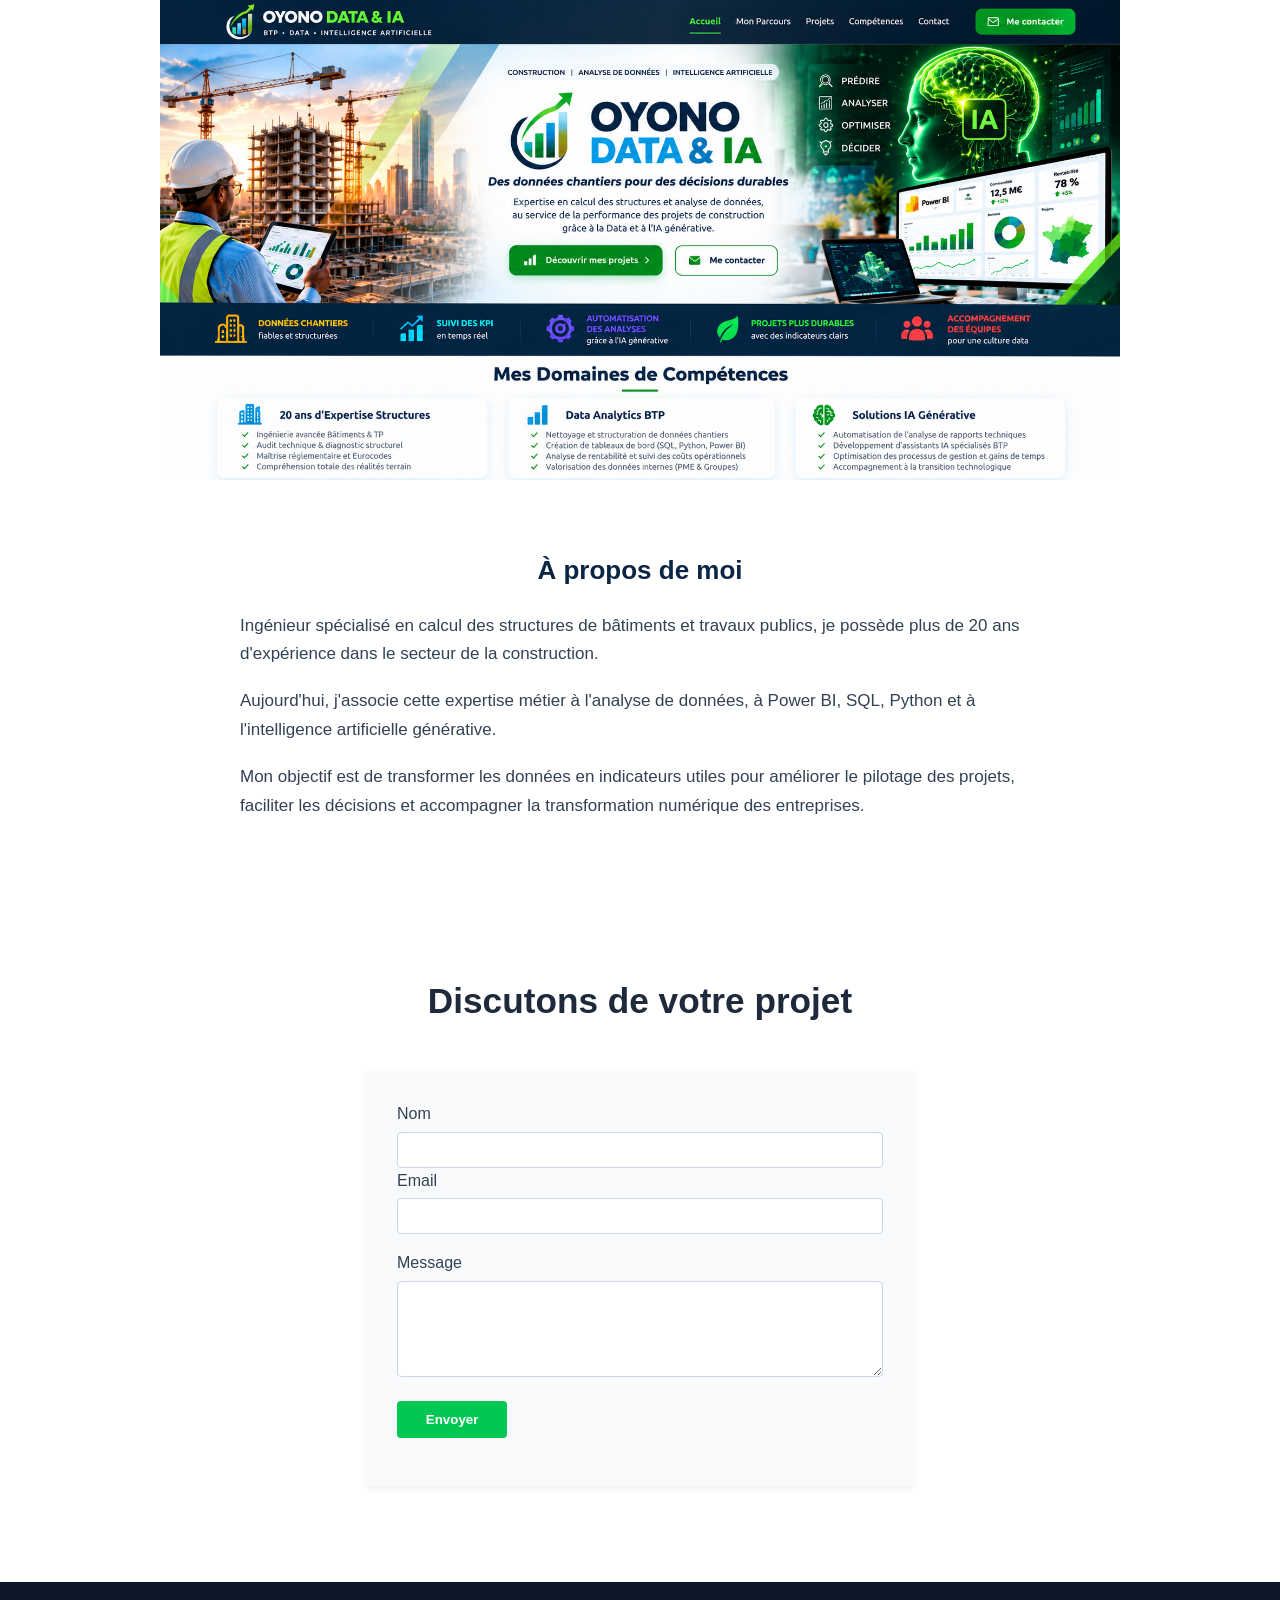
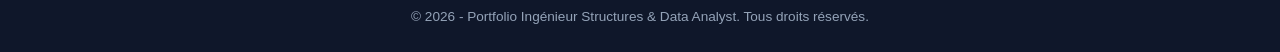
==== index.html @ a7a5c3f5 "Add files via upload" ====
<!DOCTYPE html>
<html lang="fr">
<head>
    <meta charset="UTF-8">
    <meta name="viewport" content="width=device-width, initial-scale=1.0">
    <title>Portfolio | Ingénieur Calcul Structures & Data Analyst IA</title>
    <link rel="stylesheet" href="style.css">
</head>
<body>
    
    <header id="accueil" class="hero"></header>
<section id="apropos" class="container">

    <h2 class="section-title">À propos de moi</h2>
    <p>
        Ingénieur spécialisé en calcul des structures de bâtiments
        et travaux publics, je possède plus de 20 ans d'expérience
        dans le secteur de la construction.
    </p>

    <p>
        Aujourd'hui, j'associe cette expertise métier à l'analyse
        de données, à Power BI, SQL, Python et à l'intelligence
        artificielle générative.
    </p>

    <p>
        Mon objectif est de transformer les données en indicateurs
        utiles pour améliorer le pilotage des projets, faciliter
        les décisions et accompagner la transformation numérique
        des entreprises.
    </p>
</section>
    <section id="contact" class="container">
        <h2 class="section-title">Discutons de votre projet</h2>
        <form id="contactForm" class="contact-form"
      action="https://formspree.io/f/mvkzbgwb"
      method="POST">
            <div class="form-group"><label for="name">Nom</label><input type="text" id="name" name="name" required>
            <div class="form-group"><label for="email">Email</label><input type="email" id="email" name="email" required></div>
            <div class="form-group"><label for="message">Message</label><textarea id="message" name="message" rows="5" required></textarea></div>
            <button type="submit" class="btn">Envoyer</button>
        </form>
    </section>

    <footer>
        <p>&copy; 2026 - Portfolio Ingénieur Structures & Data Analyst. Tous droits réservés.</p>
    </footer>
</body>
</html>
---- style.css ----
:root {
    --primary: #1e293b;
    --accent: #00c853;
    --dark: #0f172a;
    --light: #f8fafc;
    --text: #334155;
    --white: #ffffff;
}
* { margin: 0; padding: 0; box-sizing: border-box; font-family: 'Segoe UI', sans-serif; scroll-behavior: smooth; }
body { color: var(--text); background-color: var(--white); line-height: 1.6; }
.container { max-width: 1100px; margin: 0 auto; padding: 4rem 2rem; }
.bg-light { background-color: var(--light); }
.section-title { text-align: center; font-size: 2.2rem; color: var(--primary); margin-bottom: 2.5rem; }
nav { display: flex; justify-content: space-between; align-items: center; padding: 1.2rem 8%; background-color: var(--primary); position: sticky; top: 0; z-index: 1000; }
nav .logo { color: var(--white); font-weight: bold; font-size: 1.3rem; }
nav ul { display: flex; list-style: none; }
nav ul li { margin-left: 1.5rem; }
nav ul li a { color: var(--white); text-decoration: none; font-weight: 500; }
nav ul li a:hover { color: var(--accent); }
.hero {
    background-image: url('en%20tete/H%C3%A9ro%20web%20BTP%2C%20Data%20et%20IA_edited.png');
    background-size: contain;
    background-position: center top;
    background-repeat: no-repeat;
    width: 100%;
    aspect-ratio: 16 / 6;
    min-height: 0;
    height: auto;
    display: block;
    padding: 0;
}
.hero-content h1 { font-size: 2.5rem; margin-bottom: 0.5rem; color: var(--primary); }
.hero-content h2 { font-size: 1.8rem; margin-bottom: 1rem; color: var(--accent); }
.hero-content p { font-size: 1.1rem; max-width: 750px; margin: 0 auto 1.5rem; color: #475569; }
.btn { display: inline-block; background-color: var(--accent); color: var(--white); padding: 0.7rem 1.8rem; text-decoration: none; border-radius: 4px; font-weight: bold; border: none; cursor: pointer; }
.grid { display: grid; grid-template-columns: repeat(auto-fit, minmax(280px, 1fr)); gap: 1.5rem; }
.card { background: var(--white); padding: 1.8rem; border-radius: 6px; box-shadow: 0 4px 6px rgba(0,0,0,0.05); }
.card-btp { border-top: 5px solid var(--primary); }
.card-data { border-top: 5px solid var(--accent); }
.card-ia { border-top: 5px solid #22c55e; }
.card h3 { margin-bottom: 1rem; font-size: 1.25rem; }
.card ul { list-style-position: inside; padding-left: 0.5rem; }
.card ul li { margin-bottom: 0.5rem; font-size: 0.95rem; }
.contact-form { max-width: 550px; margin: 0 auto; background: var(--light); padding: 2rem; border-radius: 6px; box-shadow: 0 4px 6px rgba(0,0,0,0.05); }
.form-group { margin-bottom: 1rem; }
.form-group label { display: block; margin-bottom: 0.3rem; font-weight: 500; }
.form-group input, .form-group textarea { width: 100%; padding: 0.6rem; border: 1px solid #cbd5e1; border-radius: 4px; outline: none; }
footer { background-color: var(--dark); color: #94a3b8; text-align: center; padding: 1.5rem; font-size: 0.85rem; margin-top: 2rem; }

#apropos.container {
    width: 100%;
    max-width: 900px;
    margin: 40px auto;
    padding: 30px;
}

#apropos h2 {
    font-size: 26px;
    text-align: center;
    margin-bottom: 20px;
    color: #0b2545;
}

#apropos p {
    font-size: 17px;
    line-height: 1.7;
    color: #334155;
    max-width: 800px;
    margin: 0 auto 18px;
    text-align: left;
}
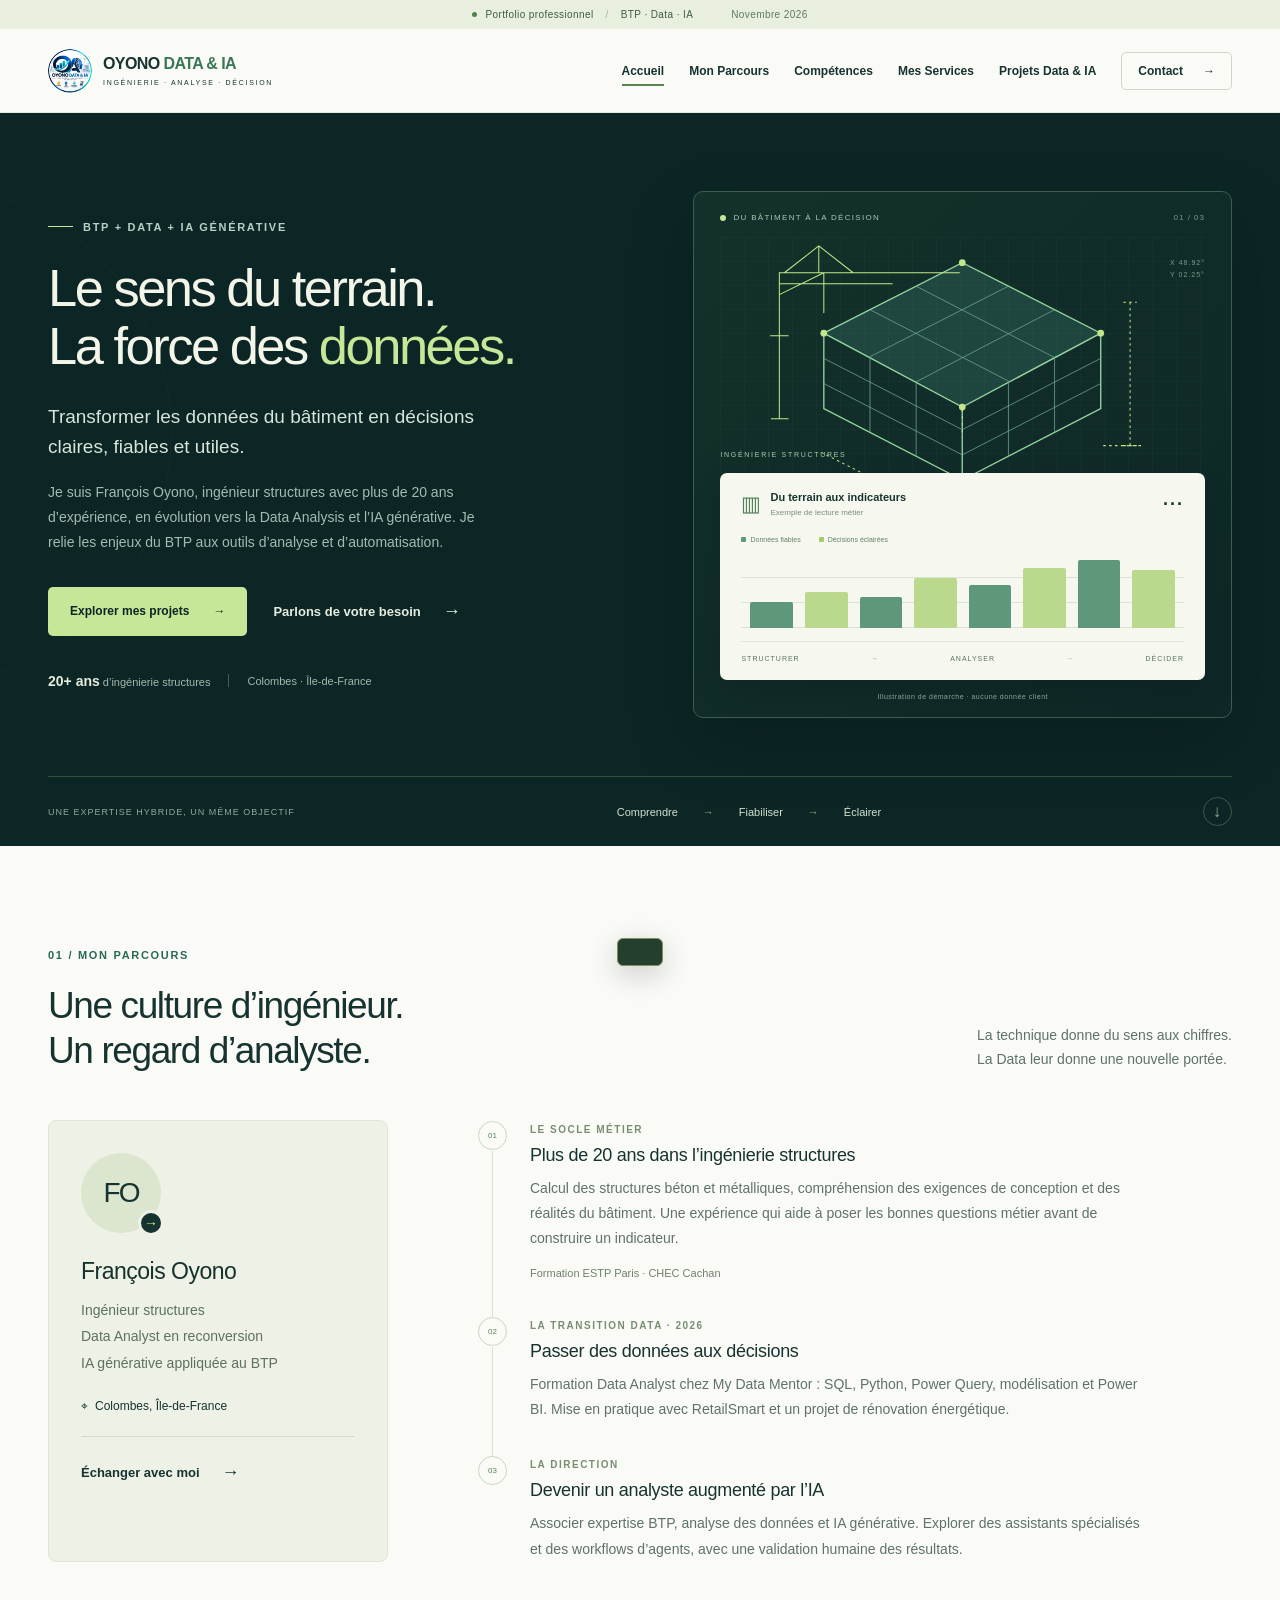
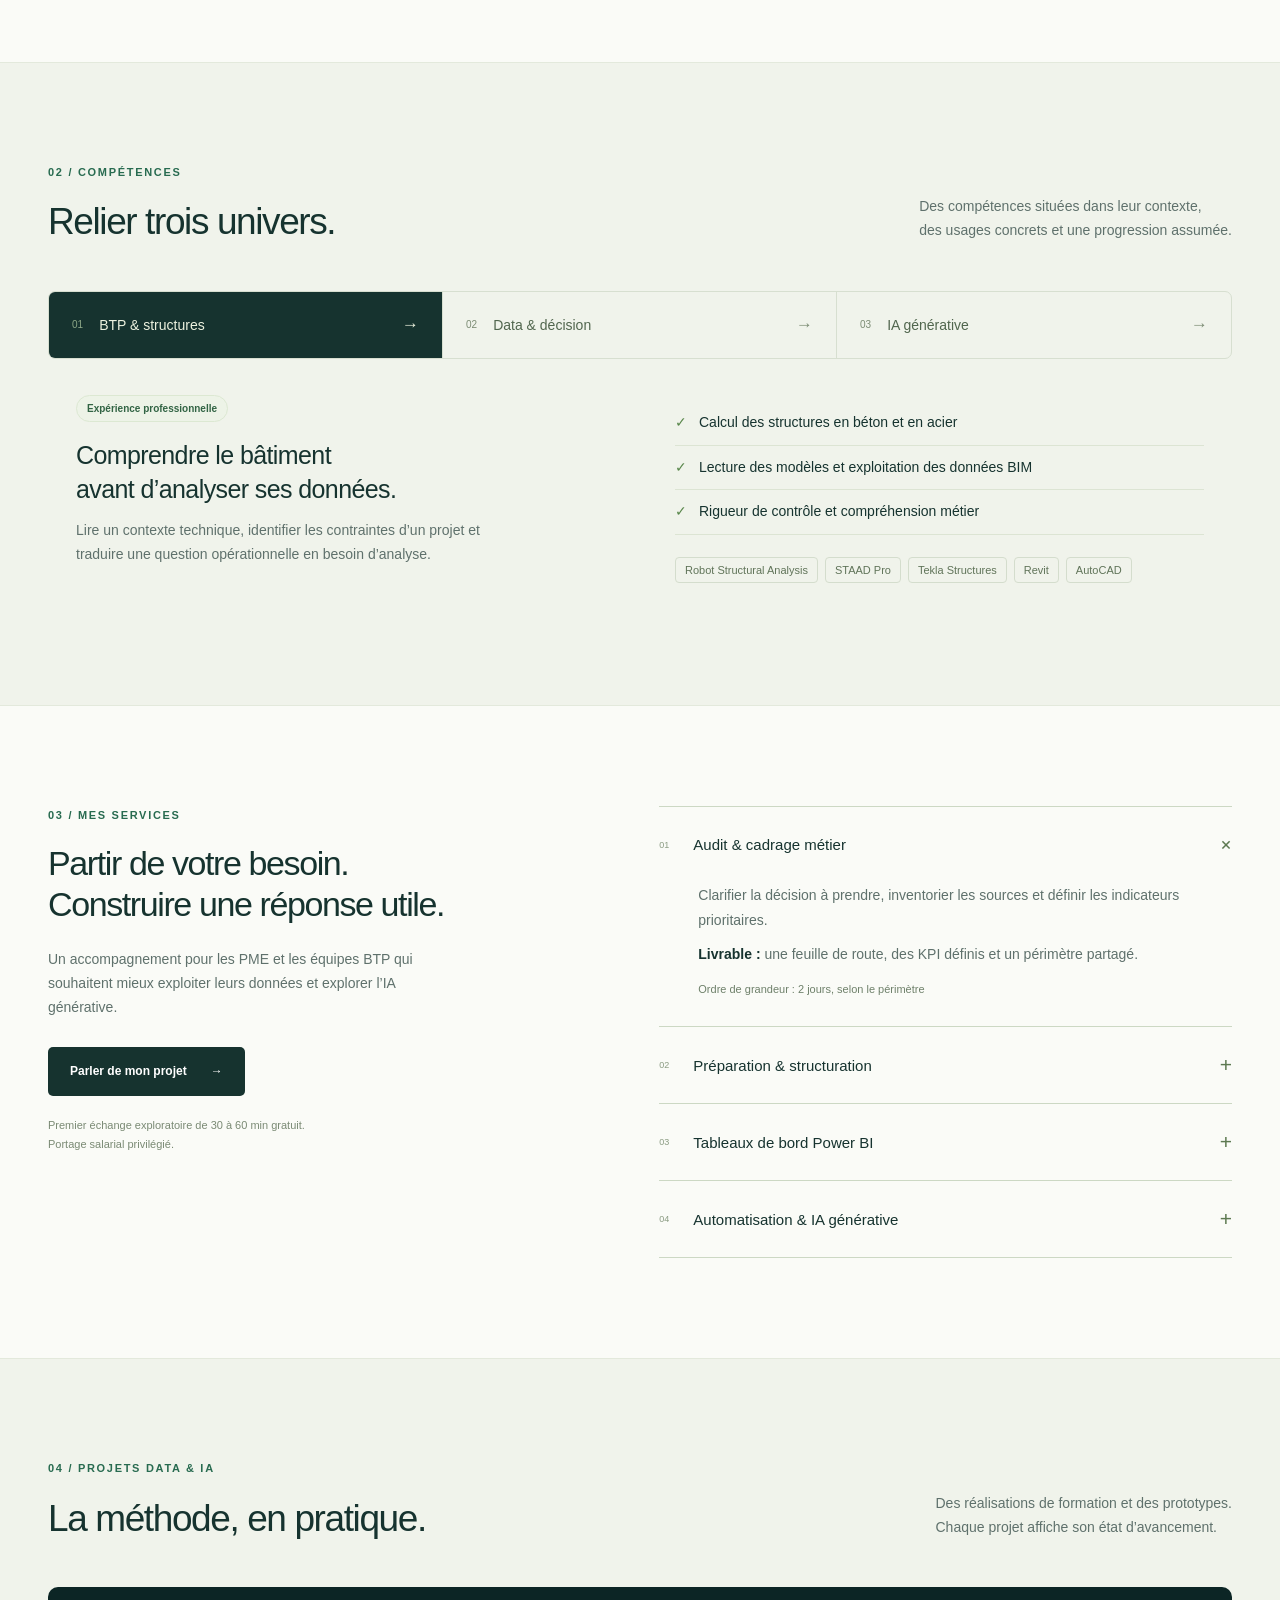
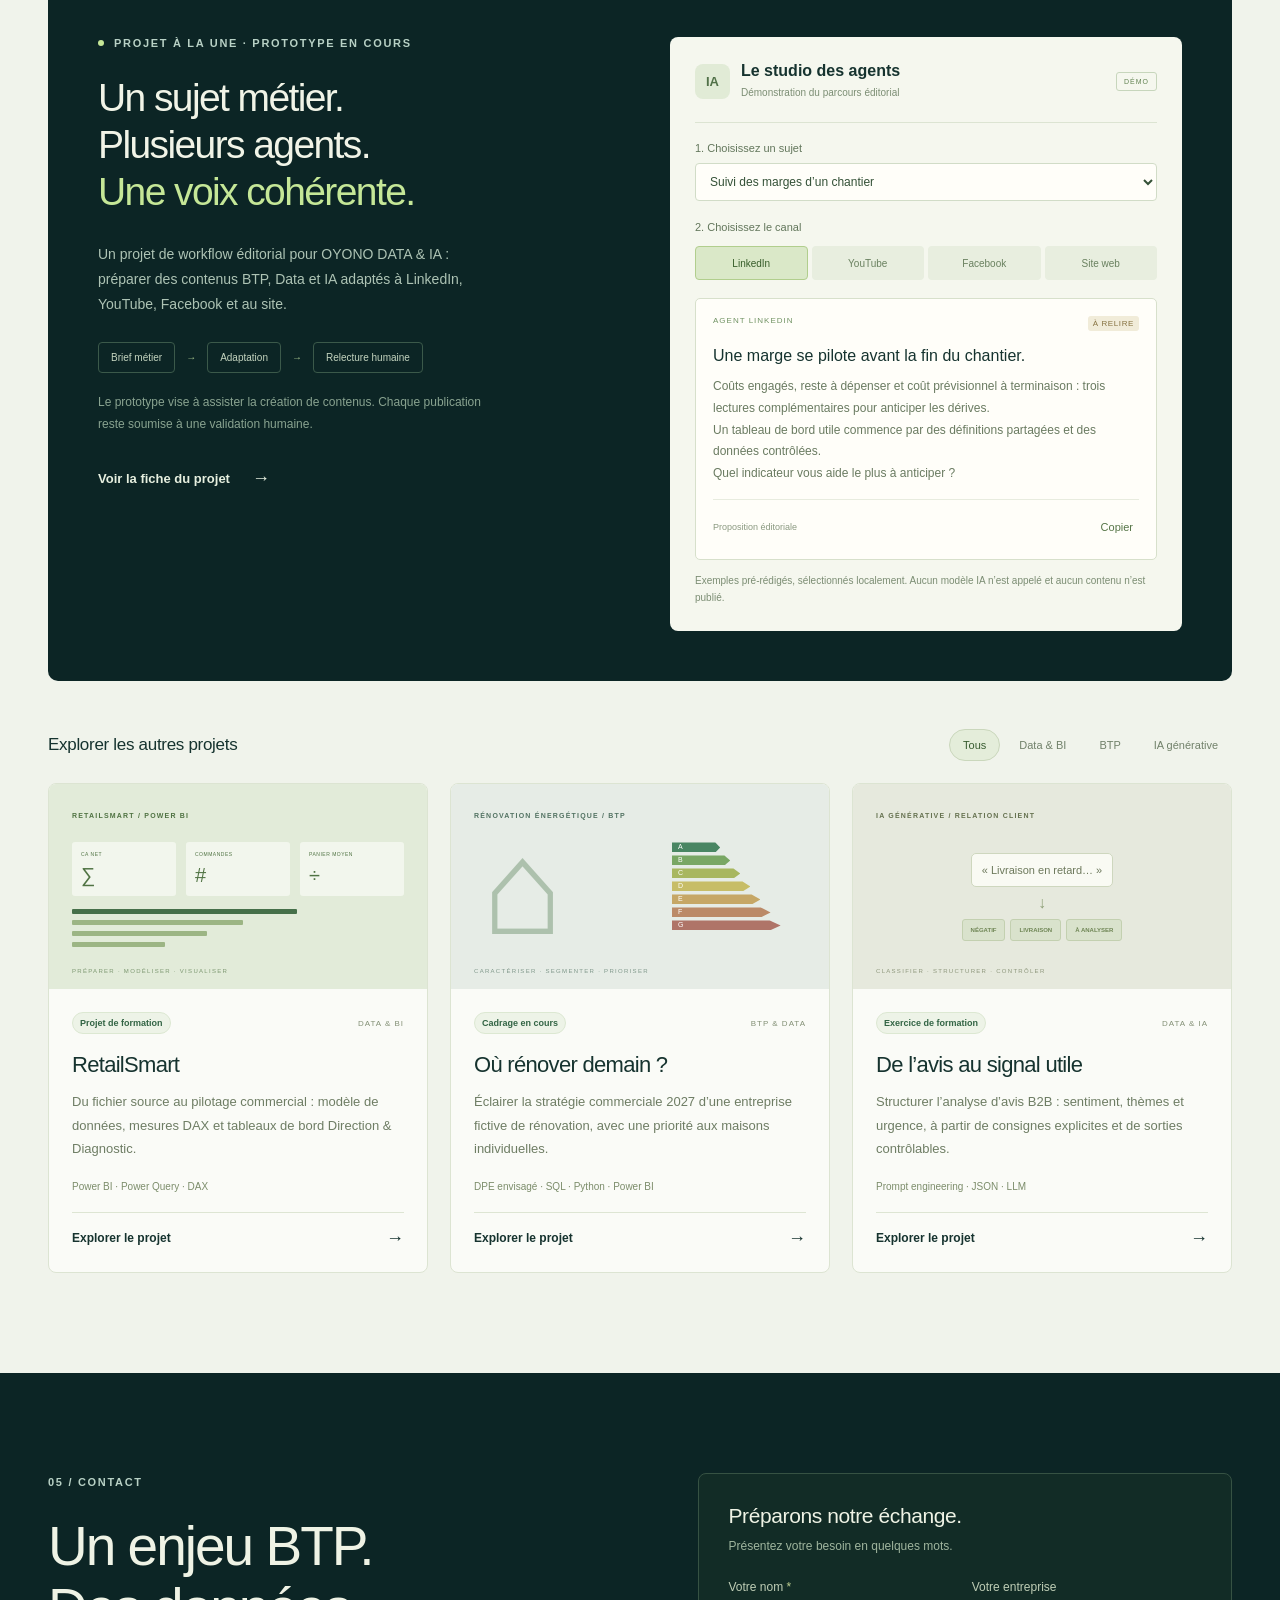
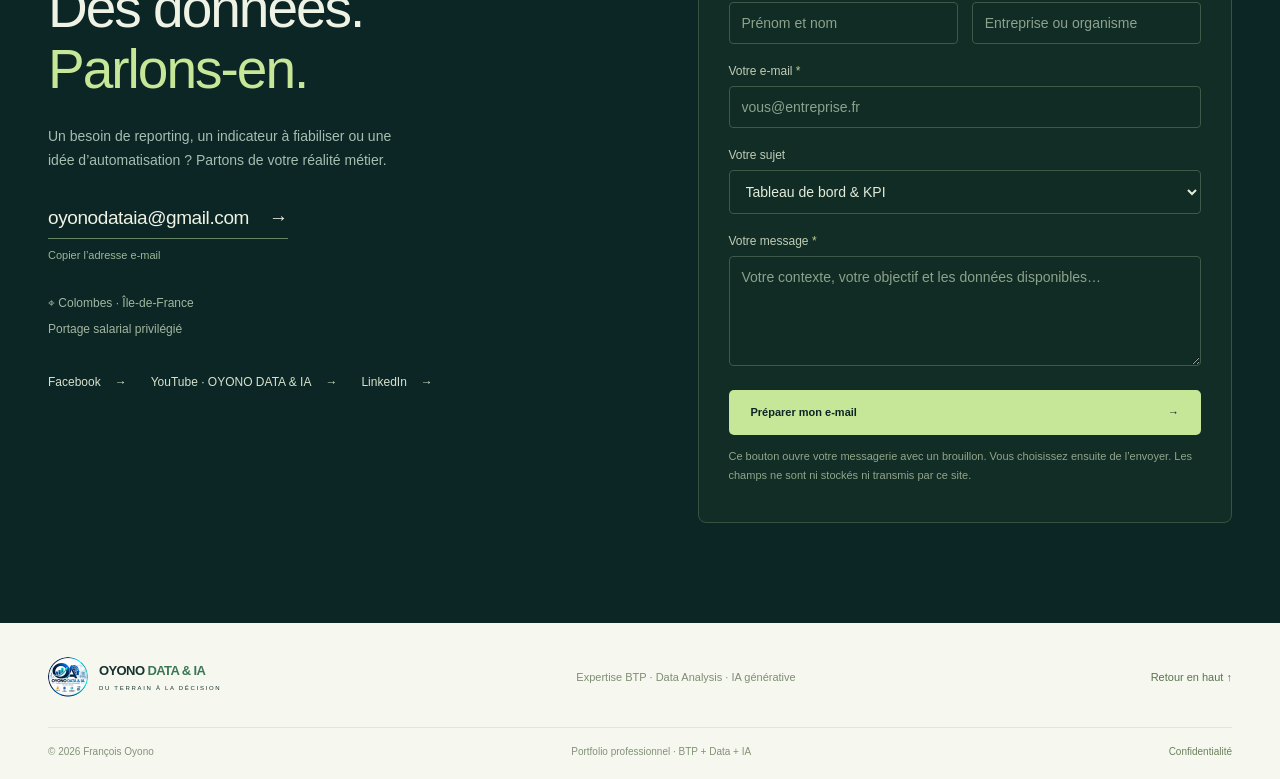
==== commit 062c678c: "Publier le portfolio professionnel OYONO DATA & IA Intégrer les six rubriques, les projets Data et I" ====
--- a/index.html
+++ b/index.html
@@ -1,50 +1,112 @@
-<!DOCTYPE html>
-<html lang="fr">
-<head>
-    <meta charset="UTF-8">
-    <meta name="viewport" content="width=device-width, initial-scale=1.0">
-    <title>Portfolio | Ingénieur Calcul Structures & Data Analyst IA</title>
-    <link rel="stylesheet" href="style.css">
-</head>
-<body>
-    
-    <header id="accueil" class="hero"></header>
-<section id="apropos" class="container">
-
-    <h2 class="section-title">À propos de moi</h2>
-    <p>
-        Ingénieur spécialisé en calcul des structures de bâtiments
-        et travaux publics, je possède plus de 20 ans d'expérience
-        dans le secteur de la construction.
-    </p>
-
-    <p>
-        Aujourd'hui, j'associe cette expertise métier à l'analyse
-        de données, à Power BI, SQL, Python et à l'intelligence
-        artificielle générative.
-    </p>
-
-    <p>
-        Mon objectif est de transformer les données en indicateurs
-        utiles pour améliorer le pilotage des projets, faciliter
-        les décisions et accompagner la transformation numérique
-        des entreprises.
-    </p>
-</section>
-    <section id="contact" class="container">
-        <h2 class="section-title">Discutons de votre projet</h2>
-        <form id="contactForm" class="contact-form"
-      action="https://formspree.io/f/mvkzbgwb"
-      method="POST">
-            <div class="form-group"><label for="name">Nom</label><input type="text" id="name" name="name" required>
-            <div class="form-group"><label for="email">Email</label><input type="email" id="email" name="email" required></div>
-            <div class="form-group"><label for="message">Message</label><textarea id="message" name="message" rows="5" required></textarea></div>
-            <button type="submit" class="btn">Envoyer</button>
-        </form>
-    </section>
-
-    <footer>
-        <p>&copy; 2026 - Portfolio Ingénieur Structures & Data Analyst. Tous droits réservés.</p>
-    </footer>
-</body>
-</html>+<!doctype html>
+<html lang="fr">
+<head>
+  <meta charset="utf-8">
+  <meta name="viewport" content="width=device-width, initial-scale=1">
+  <meta name="robots" content="index,follow">
+  <link rel="canonical" href="https://francois-oyono.github.io/portfolio-btp-data/">
+  <meta name="theme-color" content="#0c2525">
+  <meta name="description" content="François Oyono : plus de 20 ans d’ingénierie structures, associés à la Data et à l’IA générative. Portfolio professionnel BTP, Data et IA générative.">
+  <title>OYONO DATA & IA — BTP, Data & IA générative</title>
+  <link rel="icon" href="assets/logo.webp" type="image/webp">
+  <link rel="stylesheet" href="style.css">
+  <script src="script.js" defer></script>
+</head>
+<body>
+<a class="skip-link" href="#contenu">Aller au contenu</a>
+<div class="review-bar"><span class="status-dot"></span> Portfolio professionnel <span class="review-separator">/</span> BTP · Data · IA <span class="review-date">Novembre 2026</span></div>
+<header class="site-header">
+  <a href="#accueil" class="brand" aria-label="OYONO DATA et IA, accueil"><img src="assets/logo.webp" width="44" height="44" alt=""><span>OYONO <b>DATA & IA</b><small>INGÉNIERIE · ANALYSE · DÉCISION</small></span></a>
+  <button class="menu-toggle" aria-expanded="false" aria-controls="navigation" aria-label="Ouvrir le menu"><span></span><span></span><span></span></button>
+  <nav id="navigation" aria-label="Navigation principale">
+    <a href="#accueil" aria-current="location">Accueil</a><a href="#parcours">Mon Parcours</a><a href="#competences">Compétences</a><a href="#services">Mes Services</a><a href="#projets">Projets Data & IA</a><a href="#contact" class="nav-contact">Contact <span aria-hidden="true">→</span></a>
+  </nav>
+</header>
+<main id="contenu">
+  <section id="accueil" class="hero">
+    <div class="container hero-grid">
+      <div class="hero-copy">
+        <div class="eyebrow"><span class="line"></span> BTP + DATA + IA GÉNÉRATIVE</div>
+        <h1>Le sens du terrain.<br>La force des <em>données.</em></h1>
+        <p class="hero-lead">Transformer les données du bâtiment en décisions claires, fiables et utiles.</p>
+        <p class="hero-description">Je suis François Oyono, ingénieur structures avec plus de 20 ans d’expérience, en évolution vers la Data Analysis et l’IA générative. Je relie les enjeux du BTP aux outils d’analyse et d’automatisation.</p>
+        <div class="hero-actions"><a class="button button-lime" href="#projets">Explorer mes projets <span aria-hidden="true">→</span></a><a class="text-link light" href="#contact">Parlons de votre besoin <span aria-hidden="true">→</span></a></div>
+        <div class="hero-meta"><span><b>20+ ans</b> d’ingénierie structures</span><i></i><span>Colombes · Île-de-France</span></div>
+      </div>
+      <div class="hero-visual" aria-label="Illustration du passage des données du bâtiment aux indicateurs de décision">
+        <div class="visual-topline"><span class="status-dot"></span> DU BÂTIMENT À LA DÉCISION <span>01 / 03</span></div>
+        <div class="blueprint" aria-hidden="true">
+          <svg viewBox="0 0 500 270" fill="none" xmlns="http://www.w3.org/2000/svg"><defs><linearGradient id="buildingShade" x1="90" y1="40" x2="400" y2="270"><stop stop-color="#5bb8a4" stop-opacity=".18"/><stop offset="1" stop-color="#a8dc75" stop-opacity=".05"/></linearGradient></defs><path d="M250 25 415 109 250 197 85 109Z" fill="url(#buildingShade)"/><path d="M85 109v90l165 85 165-85v-90M250 197v87M85 109 250 25l165 84-165 88Z" stroke="#94d5a1" stroke-width="1.6"/><g stroke="#70a997" stroke-width=".9"><path d="m85 139 165 85 165-85M85 169l165 85 165-85M140 137v90M195 167v89M305 167v89M360 137v90M140 81l165 85M195 53l165 85M140 137l165-84M195 167l165-86"/></g><g stroke="#c3e885" stroke-width="1.2"><path d="M32 211V37h215M32 50l135 0M32 63l53-26M85 37v48M38 37 79 5l41 32M79 5v32M22 211h21M21 112h22"/><path d="M418 243h47M450 72v171M442 72h16M442 243h16M82 251l166 84" stroke-dasharray="3 4"/></g><g fill="#c2e68a"><circle cx="250" cy="25" r="4"/><circle cx="415" cy="109" r="4"/><circle cx="85" cy="109" r="4"/><circle cx="250" cy="197" r="4"/></g><path d="M250 200v33" stroke="#d2eea2" stroke-dasharray="3 5"/></svg>
+          <span class="blueprint-label">INGÉNIERIE STRUCTURES</span><span class="blueprint-coord">X 48.92°<br>Y 02.25°</span>
+        </div>
+        <div class="data-window">
+          <div class="window-heading"><span class="window-icon">▥</span><span>Du terrain aux indicateurs<small>Exemple de lecture métier</small></span><span class="window-dots">···</span></div>
+          <div class="signal-row"><span><i class="signal mint"></i>Données fiables</span><span><i class="signal lime"></i>Décisions éclairées</span></div>
+          <div class="visual-chart" aria-hidden="true"><div class="chart-grid"></div><span style="--h:35%"></span><span style="--h:48%"></span><span style="--h:42%"></span><span style="--h:67%"></span><span style="--h:58%"></span><span style="--h:80%"></span><span style="--h:91%"></span><span style="--h:78%"></span></div>
+          <div class="visual-steps"><span>STRUCTURER</span><b>→</b><span>ANALYSER</span><b>→</b><span>DÉCIDER</span></div>
+        </div>
+        <span class="visual-caption">Illustration de démarche · aucune donnée client</span>
+      </div>
+    </div>
+    <div class="hero-bottom container"><span>UNE EXPERTISE HYBRIDE, UN MÊME OBJECTIF</span><span>Comprendre <b>→</b> Fiabiliser <b>→</b> Éclairer</span><a href="#parcours" aria-label="Découvrir mon parcours">↓</a></div>
+  </section>
+
+  <section id="parcours" class="section container">
+    <div class="section-heading"><div><p class="eyebrow dark">01 / MON PARCOURS</p><h2>Une culture d’ingénieur.<br>Un regard d’analyste.</h2></div><p>La technique donne du sens aux chiffres.<br>La Data leur donne une nouvelle portée.</p></div>
+    <div class="journey-grid">
+      <div class="profile-card"><span class="profile-monogram">FO<span>→</span></span><h3>François Oyono</h3><p>Ingénieur structures<br>Data Analyst en reconversion<br>IA générative appliquée au BTP</p><div class="profile-location"><span aria-hidden="true">⌖</span> Colombes, Île-de-France</div><a class="text-link" href="#contact">Échanger avec moi <span>→</span></a></div>
+      <div class="timeline">
+        <article><span class="timeline-mark">01</span><div><p class="small-label">LE SOCLE MÉTIER</p><h3>Plus de 20 ans dans l’ingénierie structures</h3><p>Calcul des structures béton et métalliques, compréhension des exigences de conception et des réalités du bâtiment. Une expérience qui aide à poser les bonnes questions métier avant de construire un indicateur.</p><span class="subtle-tag">Formation ESTP Paris · CHEC Cachan</span></div></article>
+        <article><span class="timeline-mark">02</span><div><p class="small-label">LA TRANSITION DATA · 2026</p><h3>Passer des données aux décisions</h3><p>Formation Data Analyst chez My Data Mentor : SQL, Python, Power Query, modélisation et Power BI. Mise en pratique avec RetailSmart et un projet de rénovation énergétique.</p></div></article>
+        <article><span class="timeline-mark">03</span><div><p class="small-label">LA DIRECTION</p><h3>Devenir un analyste augmenté par l’IA</h3><p>Associer expertise BTP, analyse des données et IA générative. Explorer des assistants spécialisés et des workflows d’agents, avec une validation humaine des résultats.</p></div></article>
+      </div>
+    </div>
+  </section>
+
+  <section id="competences" class="section skills-section">
+    <div class="container">
+      <div class="section-heading"><div><p class="eyebrow dark">02 / COMPÉTENCES</p><h2>Relier trois univers.</h2></div><p>Des compétences situées dans leur contexte,<br>des usages concrets et une progression assumée.</p></div>
+      <div class="skill-tabs" role="tablist" aria-label="Domaines de compétences"><button id="tab-btp" role="tab" aria-controls="panel-btp" aria-selected="true" data-tab="btp">01 <span>BTP & structures</span><b>→</b></button><button id="tab-data" role="tab" aria-controls="panel-data" aria-selected="false" tabindex="-1" data-tab="data">02 <span>Data & décision</span><b>→</b></button><button id="tab-ia" role="tab" aria-controls="panel-ia" aria-selected="false" tabindex="-1" data-tab="ia">03 <span>IA générative</span><b>→</b></button></div>
+      <div class="skill-panel" role="tabpanel" id="panel-btp" aria-labelledby="tab-btp" tabindex="0"><div><span class="pill">Expérience professionnelle</span><h3>Comprendre le bâtiment<br>avant d’analyser ses données.</h3><p>Lire un contexte technique, identifier les contraintes d’un projet et traduire une question opérationnelle en besoin d’analyse.</p></div><div><ul class="check-list"><li>Calcul des structures en béton et en acier</li><li>Lecture des modèles et exploitation des données BIM</li><li>Rigueur de contrôle et compréhension métier</li></ul><div class="tool-tags"><span>Robot Structural Analysis</span><span>STAAD Pro</span><span>Tekla Structures</span><span>Revit</span><span>AutoCAD</span></div></div></div>
+      <div class="skill-panel" role="tabpanel" id="panel-data" aria-labelledby="tab-data" tabindex="0" hidden><div><span class="pill">Formation & projets pratiques</span><h3>Des données organisées.<br>Des indicateurs qui se comprennent.</h3><p>Préparer, relier, calculer et visualiser les données pour construire une analyse vérifiable et utile à la décision.</p></div><div><ul class="check-list"><li>Nettoyage, contrôles qualité et préparation des données</li><li>Requêtes SQL, relations et modèles en étoile</li><li>Mesures DAX, tableaux de bord et analyse des KPI</li></ul><div class="tool-tags"><span>Power BI</span><span>Power Query</span><span>DAX</span><span>SQL / MySQL</span><span>Python · Pandas</span><span>Excel</span></div></div></div>
+      <div class="skill-panel" role="tabpanel" id="panel-ia" aria-labelledby="tab-ia" tabindex="0" hidden><div><span class="pill">Apprentissage & prototypes</span><h3>Automatiser avec méthode.<br>Garder le jugement humain.</h3><p>Concevoir des consignes précises, structurer les réponses et contrôler les productions de modèles de langage.</p></div><div><ul class="check-list"><li>Prompt engineering et formats de sortie structurés</li><li>Classification d’avis et synthèse de contenus</li><li>Conception d’un workflow d’agents éditoriaux</li></ul><div class="tool-tags"><span>LLM</span><span>Prompt engineering</span><span>JSON</span><span>Python</span><span>Validation humaine</span></div><a class="text-link" href="#agents">Explorer le projet d’agents IA <span>→</span></a></div></div>
+    </div>
+  </section>
+
+  <section id="services" class="section container">
+    <div class="services-grid"><div class="services-intro"><p class="eyebrow dark">03 / MES SERVICES</p><h2>Partir de votre besoin.<br>Construire une réponse utile.</h2><p>Un accompagnement pour les PME et les équipes BTP qui souhaitent mieux exploiter leurs données et explorer l’IA générative.</p><a href="#contact" class="button button-dark">Parler de mon projet <span>→</span></a><p class="service-note">Premier échange exploratoire de 30 à 60 min gratuit.<br>Portage salarial privilégié.</p></div>
+    <div class="service-accordions">
+      <details open><summary><span>01</span>Audit & cadrage métier<b aria-hidden="true">+</b></summary><div class="accordion-content"><p>Clarifier la décision à prendre, inventorier les sources et définir les indicateurs prioritaires.</p><p><strong>Livrable :</strong> une feuille de route, des KPI définis et un périmètre partagé.</p><span class="subtle-tag">Ordre de grandeur : 2 jours, selon le périmètre</span></div></details>
+      <details><summary><span>02</span>Préparation & structuration<b aria-hidden="true">+</b></summary><div class="accordion-content"><p>Nettoyer les fichiers, contrôler les doublons et les valeurs manquantes, puis organiser les tables et leurs relations.</p><p><strong>Livrable :</strong> des données préparées et des contrôles documentés.</p><span class="subtle-tag">Nettoyage : 1 jour · Structuration : 1 jour, à ajuster</span></div></details>
+      <details><summary><span>03</span>Tableaux de bord Power BI<b aria-hidden="true">+</b></summary><div class="accordion-content"><p>Relier les données, définir les mesures, concevoir les visuels et vérifier les résultats avec le métier.</p><p><strong>Livrable :</strong> un tableau de bord interactif et ses définitions d’indicateurs.</p><span class="subtle-tag">Ordre de grandeur : 3 jours · Maintenance possible</span></div></details>
+      <details><summary><span>04</span>Automatisation & IA générative<b aria-hidden="true">+</b></summary><div class="accordion-content"><p>Explorer un cas d’usage ciblé : synthèse, classification ou préparation de contenus avec Python et des modèles de langage.</p><p><strong>Livrable :</strong> un prototype, des exemples de résultats et une procédure de validation humaine.</p><span class="subtle-tag">Périmètre et faisabilité définis après cadrage</span></div></details>
+    </div></div>
+  </section>
+
+  <section id="projets" class="section projects-section">
+    <div class="container">
+      <div class="section-heading"><div><p class="eyebrow dark">04 / PROJETS DATA & IA</p><h2>La méthode, en pratique.</h2></div><p>Des réalisations de formation et des prototypes.<br>Chaque projet affiche son état d’avancement.</p></div>
+      <article id="agents" class="agents-feature">
+        <div class="agents-info"><div class="eyebrow"><span class="status-dot"></span> PROJET À LA UNE · PROTOTYPE EN COURS</div><h3>Un sujet métier.<br>Plusieurs agents.<br><em>Une voix cohérente.</em></h3><p>Un projet de workflow éditorial pour OYONO DATA & IA : préparer des contenus BTP, Data et IA adaptés à LinkedIn, YouTube, Facebook et au site.</p><div class="agent-flow"><span>Brief métier</span><b>→</b><span>Adaptation</span><b>→</b><span>Relecture humaine</span></div><p class="agents-note">Le prototype vise à assister la création de contenus. Chaque publication reste soumise à une validation humaine.</p><button class="text-link light" data-project="agents">Voir la fiche du projet <span>→</span></button></div>
+        <div class="agent-demo"><div class="demo-head"><span class="demo-icon">IA</span><div><h4>Le studio des agents</h4><p>Démonstration du parcours éditorial</p></div><span class="demo-badge">DÉMO</span></div><label for="demo-topic">1. Choisissez un sujet</label><select id="demo-topic"><option value="finance">Suivi des marges d’un chantier</option><option value="energie">Rénovation énergétique</option><option value="qualite">Fiabilité des données BTP</option></select><p class="demo-label">2. Choisissez le canal</p><div class="channel-tabs" role="group" aria-label="Canal de la démonstration"><button data-channel="linkedin" aria-pressed="true">LinkedIn</button><button data-channel="youtube" aria-pressed="false">YouTube</button><button data-channel="facebook" aria-pressed="false">Facebook</button><button data-channel="site" aria-pressed="false">Site web</button></div><div class="draft-output" aria-live="polite"><div class="draft-meta"><span id="draft-channel">AGENT LINKEDIN</span><span>À RELIRE</span></div><h5 id="draft-title"></h5><p id="draft-text"></p><div class="draft-footer"><span>Proposition éditoriale</span><button id="copy-draft" aria-label="Copier la proposition éditoriale">Copier <span aria-hidden="true"></span></button></div></div><p class="demo-disclaimer">Exemples pré-rédigés, sélectionnés localement. Aucun modèle IA n’est appelé et aucun contenu n’est publié.</p></div>
+      </article>
+      <div class="project-toolbar"><h3>Explorer les autres projets</h3><div class="project-filters" role="group" aria-label="Filtrer les projets"><button class="selected" data-filter="all" aria-pressed="true">Tous</button><button data-filter="data" aria-pressed="false">Data & BI</button><button data-filter="btp" aria-pressed="false">BTP</button><button data-filter="ia" aria-pressed="false">IA générative</button></div></div>
+      <div class="project-grid" id="project-grid">
+        <article class="project-card" data-category="data"><div class="project-art retail-art" aria-hidden="true"><span class="art-label">RETAILSMART / POWER BI</span><div class="retail-metrics"><span>CA NET<b>∑</b></span><span>COMMANDES<b>#</b></span><span>PANIER MOYEN<b>÷</b></span></div><div class="retail-bars"><i style="--w:87%"></i><i style="--w:66%"></i><i style="--w:52%"></i><i style="--w:36%"></i></div><span class="art-foot">PRÉPARER · MODÉLISER · VISUALISER</span></div><div class="project-body"><div class="project-state"><span class="pill">Projet de formation</span><span>DATA & BI</span></div><h3>RetailSmart</h3><p>Du fichier source au pilotage commercial : modèle de données, mesures DAX et tableaux de bord Direction & Diagnostic.</p><div class="project-tools">Power BI · Power Query · DAX</div><button class="text-link" data-project="retail">Explorer le projet <span>→</span></button></div></article>
+        <article class="project-card" data-category="btp data"><div class="project-art energy-art" aria-hidden="true"><span class="art-label">RÉNOVATION ÉNERGÉTIQUE / BTP</span><div class="energy-house">⌂</div><div class="energy-bars"><i>A</i><i>B</i><i>C</i><i>D</i><i>E</i><i>F</i><i>G</i></div><span class="art-foot">CARACTÉRISER · SEGMENTER · PRIORISER</span></div><div class="project-body"><div class="project-state"><span class="pill">Cadrage en cours</span><span>BTP & DATA</span></div><h3>Où rénover demain ?</h3><p>Éclairer la stratégie commerciale 2027 d’une entreprise fictive de rénovation, avec une priorité aux maisons individuelles.</p><div class="project-tools">DPE envisagé · SQL · Python · Power BI</div><button class="text-link" data-project="energie">Explorer le projet <span>→</span></button></div></article>
+        <article class="project-card" data-category="ia data"><div class="project-art review-art" aria-hidden="true"><span class="art-label">IA GÉNÉRATIVE / RELATION CLIENT</span><div class="review-lines"><span>« Livraison en retard… »</span><i>↓</i><div><b>NÉGATIF</b><b>LIVRAISON</b><b>À ANALYSER</b></div></div><span class="art-foot">CLASSIFIER · STRUCTURER · CONTRÔLER</span></div><div class="project-body"><div class="project-state"><span class="pill">Exercice de formation</span><span>DATA & IA</span></div><h3>De l’avis au signal utile</h3><p>Structurer l’analyse d’avis B2B : sentiment, thèmes et urgence, à partir de consignes explicites et de sorties contrôlables.</p><div class="project-tools">Prompt engineering · JSON · LLM</div><button class="text-link" data-project="avis">Explorer le projet <span>→</span></button></div></article>
+      </div>
+      <p id="filter-status" class="sr-only" aria-live="polite">3 projets affichés</p>
+    </div>
+  </section>
+
+  <section id="contact" class="section contact-section">
+    <div class="container contact-grid"><div><p class="eyebrow">05 / CONTACT</p><h2>Un enjeu BTP.<br>Des données.<br><em>Parlons-en.</em></h2><p class="contact-intro">Un besoin de reporting, un indicateur à fiabiliser ou une idée d’automatisation ? Partons de votre réalité métier.</p><a class="email-link" href="mailto:oyonodataia@gmail.com">oyonodataia@gmail.com <span aria-hidden="true">→</span></a><button id="copy-email" class="copy-email">Copier l’adresse e-mail <span aria-hidden="true"></span></button><div class="contact-facts"><span>⌖ Colombes · Île-de-France</span><span>Portage salarial privilégié</span></div><div class="social-links"><a href="https://www.facebook.com/profile.php?id=61594998582758" target="_blank" rel="noopener noreferrer">Facebook <span>→</span><span class="sr-only"> (nouvel onglet)</span></a><a href="https://www.youtube.com/@oyonodataia" target="_blank" rel="noopener noreferrer">YouTube · OYONO DATA &amp; IA <span>→</span><span class="sr-only"> (nouvel onglet)</span></a><a href="https://www.linkedin.com/in/oyono-oyono-francois-285346102/" target="_blank" rel="noopener noreferrer">LinkedIn <span>→</span><span class="sr-only"> (nouvel onglet)</span></a></div></div>
+    <form id="contact-form" class="contact-form"><h3>Préparons notre échange.</h3><p>Présentez votre besoin en quelques mots.</p><div class="form-row"><div><label for="contact-name">Votre nom <span>*</span></label><input id="contact-name" name="nom" autocomplete="name" required maxlength="100" placeholder="Prénom et nom"></div><div><label for="contact-company">Votre entreprise</label><input id="contact-company" name="entreprise" autocomplete="organization" maxlength="120" placeholder="Entreprise ou organisme"></div></div><label for="contact-email">Votre e-mail <span>*</span></label><input id="contact-email" name="email" type="email" autocomplete="email" required maxlength="180" placeholder="vous@entreprise.fr"><label for="contact-subject">Votre sujet</label><select id="contact-subject" name="sujet"><option>Tableau de bord & KPI</option><option>Préparation & qualité des données</option><option>Automatisation & IA générative</option><option>Collaboration BTP / Data</option><option>Retour sur le portfolio</option></select><label for="contact-message">Votre message <span>*</span></label><textarea id="contact-message" name="message" required minlength="10" maxlength="3000" rows="4" placeholder="Votre contexte, votre objectif et les données disponibles…"></textarea><button type="submit" class="button button-lime">Préparer mon e-mail <span aria-hidden="true">→</span></button><p class="form-note">Ce bouton ouvre votre messagerie avec un brouillon. Vous choisissez ensuite de l’envoyer. Les champs ne sont ni stockés ni transmis par ce site.</p><p id="form-status" role="status"></p><a id="email-fallback" hidden class="text-link light" href="mailto:oyonodataia@gmail.com">Ouvrir à nouveau le brouillon →</a><button type="button" id="copy-message" hidden class="text-link light">Copier mon message </button></form></div>
+  </section>
+</main>
+<footer><div class="container footer-top"><a class="brand" href="#accueil"><img src="assets/logo.webp" width="40" height="40" alt=""><span>OYONO <b>DATA & IA</b><small>DU TERRAIN À LA DÉCISION</small></span></a><p>Expertise BTP · Data Analysis · IA générative</p><a href="#accueil" class="back-top">Retour en haut ↑</a></div><div class="container footer-bottom"><span>© 2026 François Oyono</span><span>Portfolio professionnel · BTP + Data + IA</span><button id="privacy-button">Confidentialité</button></div></footer>
+<dialog id="project-dialog" aria-labelledby="dialog-title"><button class="dialog-close" aria-label="Fermer la fiche">×</button><div id="dialog-content"></div><div class="dialog-bottom"><a href="#contact" class="button button-dark" id="dialog-contact">Échanger sur ce projet →</a><button class="text-link dialog-close-secondary">Fermer</button></div></dialog>
+<div id="toast" role="status" aria-live="polite"></div>
+</body>
+</html>
--- a/style.css
+++ b/style.css
@@ -1,71 +1,20 @@
-:root {
-    --primary: #1e293b;
-    --accent: #00c853;
-    --dark: #0f172a;
-    --light: #f8fafc;
-    --text: #334155;
-    --white: #ffffff;
-}
-* { margin: 0; padding: 0; box-sizing: border-box; font-family: 'Segoe UI', sans-serif; scroll-behavior: smooth; }
-body { color: var(--text); background-color: var(--white); line-height: 1.6; }
-.container { max-width: 1100px; margin: 0 auto; padding: 4rem 2rem; }
-.bg-light { background-color: var(--light); }
-.section-title { text-align: center; font-size: 2.2rem; color: var(--primary); margin-bottom: 2.5rem; }
-nav { display: flex; justify-content: space-between; align-items: center; padding: 1.2rem 8%; background-color: var(--primary); position: sticky; top: 0; z-index: 1000; }
-nav .logo { color: var(--white); font-weight: bold; font-size: 1.3rem; }
-nav ul { display: flex; list-style: none; }
-nav ul li { margin-left: 1.5rem; }
-nav ul li a { color: var(--white); text-decoration: none; font-weight: 500; }
-nav ul li a:hover { color: var(--accent); }
-.hero {
-    background-image: url('en%20tete/H%C3%A9ro%20web%20BTP%2C%20Data%20et%20IA_edited.png');
-    background-size: contain;
-    background-position: center top;
-    background-repeat: no-repeat;
-    width: 100%;
-    aspect-ratio: 16 / 6;
-    min-height: 0;
-    height: auto;
-    display: block;
-    padding: 0;
-}
-.hero-content h1 { font-size: 2.5rem; margin-bottom: 0.5rem; color: var(--primary); }
-.hero-content h2 { font-size: 1.8rem; margin-bottom: 1rem; color: var(--accent); }
-.hero-content p { font-size: 1.1rem; max-width: 750px; margin: 0 auto 1.5rem; color: #475569; }
-.btn { display: inline-block; background-color: var(--accent); color: var(--white); padding: 0.7rem 1.8rem; text-decoration: none; border-radius: 4px; font-weight: bold; border: none; cursor: pointer; }
-.grid { display: grid; grid-template-columns: repeat(auto-fit, minmax(280px, 1fr)); gap: 1.5rem; }
-.card { background: var(--white); padding: 1.8rem; border-radius: 6px; box-shadow: 0 4px 6px rgba(0,0,0,0.05); }
-.card-btp { border-top: 5px solid var(--primary); }
-.card-data { border-top: 5px solid var(--accent); }
-.card-ia { border-top: 5px solid #22c55e; }
-.card h3 { margin-bottom: 1rem; font-size: 1.25rem; }
-.card ul { list-style-position: inside; padding-left: 0.5rem; }
-.card ul li { margin-bottom: 0.5rem; font-size: 0.95rem; }
-.contact-form { max-width: 550px; margin: 0 auto; background: var(--light); padding: 2rem; border-radius: 6px; box-shadow: 0 4px 6px rgba(0,0,0,0.05); }
-.form-group { margin-bottom: 1rem; }
-.form-group label { display: block; margin-bottom: 0.3rem; font-weight: 500; }
-.form-group input, .form-group textarea { width: 100%; padding: 0.6rem; border: 1px solid #cbd5e1; border-radius: 4px; outline: none; }
-footer { background-color: var(--dark); color: #94a3b8; text-align: center; padding: 1.5rem; font-size: 0.85rem; margin-top: 2rem; }
-
-#apropos.container {
-    width: 100%;
-    max-width: 900px;
-    margin: 40px auto;
-    padding: 30px;
-}
-
-#apropos h2 {
-    font-size: 26px;
-    text-align: center;
-    margin-bottom: 20px;
-    color: #0b2545;
-}
-
-#apropos p {
-    font-size: 17px;
-    line-height: 1.7;
-    color: #334155;
-    max-width: 800px;
-    margin: 0 auto 18px;
-    text-align: left;
-}+:root{--ink:#16332f;--muted:#5f716c;--deep:#0c2525;--green:#286b50;--lime:#c5e797;--paper:#fafbf7;--line:#dce4db;--mint:#91c7ad;--radius:12px;font-family:Arial,Helvetica,sans-serif;color:var(--ink);background:var(--paper);font-synthesis:none;scroll-behavior:smooth;scroll-padding-top:100px}
+*{box-sizing:border-box}body{margin:0}button,input,select,textarea{font:inherit}button,a,input,select,textarea{-webkit-tap-highlight-color:transparent}button,a{touch-action:manipulation}a{color:inherit;text-decoration:none}button{cursor:pointer}button:disabled{cursor:default}img,svg{max-width:100%}button{color:inherit}button:focus-visible,a:focus-visible,summary:focus-visible,input:focus-visible,select:focus-visible,textarea:focus-visible,[tabindex]:focus-visible{outline:3px solid #639624;outline-offset:5px}h1,h2,h3,h4,h5,p{margin:0}p{line-height:1.7}button{border:0}em{font-style:normal;color:var(--lime)}.container{width:min(1240px,calc(100% - 96px));margin:auto}.section{padding-top:100px;padding-bottom:100px}.eyebrow{font-size:11px;letter-spacing:1.7px;font-weight:700;display:flex;align-items:center;gap:10px;color:#b8d1c5}.eyebrow.dark{color:var(--green)}.line{width:25px;height:1px;background:var(--lime)}.status-dot{display:inline-block;width:6px;height:6px;border-radius:50%;background:var(--lime);flex-shrink:0}.pill{font-size:10px;font-weight:600;padding:7px 10px;background:#edf3e7;color:#326444;border:1px solid #dce8d2;border-radius:30px;display:inline-block}.button{display:inline-flex;align-items:center;justify-content:center;gap:24px;min-height:49px;padding:15px 22px;border-radius:5px;font-size:12px;font-weight:700;transition:transform .2s,background .2s}.button:hover{transform:translateY(-2px)}.button-lime{background:var(--lime);color:var(--deep)}.button-lime:hover{background:#d5f0af}.button-dark{background:var(--ink);color:white}.button-dark:hover{background:#255347}.text-link{font-weight:700;font-size:12px;display:inline-flex;align-items:center;gap:22px;background:none;padding:0;text-align:left;min-height:30px}.text-link span{font-size:18px}.text-link:hover{text-decoration:underline;text-underline-offset:5px}.text-link.light{color:#e6efdf}.sr-only{position:absolute;width:1px;height:1px;padding:0;margin:-1px;overflow:hidden;clip:rect(0,0,0,0);white-space:nowrap;border:0}.skip-link{position:fixed;left:10px;top:-100px;z-index:200;background:var(--lime);padding:15px}.skip-link:focus{top:10px}[hidden]{display:none!important}
+.review-bar{height:29px;background:#e9efdf;display:flex;align-items:center;justify-content:center;gap:8px;font-size:10px;letter-spacing:.4px;color:#3f5b43}.review-bar .status-dot{background:#508149;width:5px;height:5px}.review-separator{opacity:.4;margin:0 4px}.review-date{margin-left:30px;opacity:.8}.site-header{height:84px;padding:0 48px;display:flex;align-items:center;justify-content:space-between;background:rgba(250,251,247,.97);backdrop-filter:blur(14px);position:sticky;top:0;z-index:50;border-bottom:1px solid #e4e9df}.brand{display:flex;align-items:center;gap:11px;flex-shrink:0;font-weight:800;font-size:16px;letter-spacing:-.6px;line-height:1.2}.brand img{border-radius:50%;object-fit:cover}.brand b{color:#3b7755}.brand small{display:block;font-size:7px;letter-spacing:1.7px;margin-top:6px;font-weight:500}.site-header nav{display:flex;align-items:center;gap:25px;font-size:11px;font-weight:600}.site-header nav a{position:relative;white-space:nowrap;padding:10px 0}.site-header nav a[aria-current="location"]:after{position:absolute;content:"";left:0;right:0;bottom:2px;height:2px;background:#568553}.site-header nav .nav-contact{border:1px solid #cdd8c9;border-radius:5px;padding:11px 16px;display:flex;gap:20px}.menu-toggle{display:none;background:none;padding:10px}.menu-toggle span{display:block;background:var(--ink);width:23px;height:2px;margin:5px}
+.hero{background:var(--deep);color:#f3f5e9;overflow:hidden;position:relative}.hero:after{content:"";width:500px;height:500px;border:1px solid #ffffff06;position:absolute;border-radius:50%;left:-330px;top:70px;pointer-events:none}.hero-grid{padding-top:78px;padding-bottom:58px;display:grid;grid-template-columns:1.05fr 1fr;gap:80px;align-items:center}.hero h1{font-size:clamp(40px,4.1vw,61px);line-height:1.12;font-weight:500;letter-spacing:-2.5px;margin:26px 0}.hero-lead{font-size:19px;line-height:1.55;max-width:440px;color:#d8e5d8}.hero-description{font-size:12px;color:#a3bcb1;max-width:450px;margin-top:19px;line-height:1.85}.hero-actions{display:flex;gap:26px;align-items:center;margin-top:31px}.hero-meta{display:flex;align-items:center;gap:18px;color:#a5b8ac;font-size:10px;margin-top:37px}.hero-meta b{color:#e7eedd;font-size:13px}.hero-meta i{height:13px;border-left:1px solid #456053}.hero-visual{border:1px solid #3c5d50;border-radius:10px;background:linear-gradient(135deg,#19392e99,#152f2c33);padding:21px 26px 17px;box-shadow:0 25px 70px #0002;position:relative}.visual-topline{font-size:8px;letter-spacing:1.3px;display:flex;gap:7px;align-items:center;color:#abc8b6}.visual-topline>span:last-child{margin-left:auto;letter-spacing:1px;color:#779986}.blueprint{height:236px;position:relative;background-image:linear-gradient(#8fbd9b09 1px,transparent 1px),linear-gradient(90deg,#8fbd9b09 1px,transparent 1px);background-size:24px 24px;margin-top:15px}.blueprint svg{width:100%;height:100%;overflow:visible;transform:scale(.96)}.blueprint-label{font-size:7px;letter-spacing:1.7px;position:absolute;left:0;bottom:15px;color:#b0c9af}.blueprint-coord{position:absolute;right:0;top:20px;font-size:7px;line-height:1.7;color:#7b9c88;letter-spacing:1px}.data-window{background:#f6f8ef;border-radius:7px;padding:18px 21px;color:var(--ink);position:relative;box-shadow:0 10px 30px #0002}.window-heading{display:flex;align-items:center;gap:9px;font-size:11px;font-weight:bold}.window-heading small{display:block;font-size:8px;color:#7a8d7d;font-weight:normal;margin-top:5px}.window-icon{font-size:21px;color:#54815d}.window-dots{margin-left:auto;font-size:18px;letter-spacing:2px}.signal-row{display:flex;gap:18px;font-size:7px;color:#648067;margin-top:19px}.signal{width:5px;height:5px;display:inline-block;border-radius:1px;margin-right:4px}.mint{background:#5d9a79}.lime{background:#a5cd70}.visual-chart{display:flex;align-items:flex-end;gap:12px;height:75px;margin-top:10px;padding:0 9px;position:relative}.visual-chart>span{height:var(--h);background:#5e9779;flex:1;z-index:1;border-radius:2px 2px 0 0}.visual-chart>span:nth-of-type(even){background:#bad98d}.chart-grid{position:absolute;inset:0;background:repeating-linear-gradient(to top,#d9e5d4 0 1px,transparent 1px 25px)}.visual-steps{border-top:1px solid #e1e8d9;display:flex;justify-content:space-between;font-size:7px;letter-spacing:1px;padding-top:13px;margin-top:13px;color:#59735d}.visual-steps b{color:#8ba67c}.visual-caption{display:block;text-align:center;margin-top:13px;font-size:7px;color:#91ad9b;letter-spacing:.5px}.hero-bottom{height:70px;border-top:1px solid #315043;display:flex;justify-content:space-between;align-items:center;font-size:9px;letter-spacing:1px;color:#91aa9c}.hero-bottom>span:nth-child(2){font-size:11px;color:#d4e0cf;letter-spacing:0;display:flex;gap:25px;align-items:center}.hero-bottom b{font-weight:normal;color:#90b680}.hero-bottom a{display:flex;justify-content:center;align-items:center;border:1px solid #3e5a4c;width:29px;height:29px;border-radius:50%;font-size:17px}
+.section-heading{display:flex;justify-content:space-between;align-items:flex-end;gap:30px;margin-bottom:46px}.section-heading h2,.services-intro h2{font-size:37px;line-height:1.23;font-weight:500;letter-spacing:-1.4px;margin-top:18px}.section-heading>p{font-size:12px;color:var(--muted);max-width:350px;margin-bottom:2px}.journey-grid{display:grid;grid-template-columns:340px 1fr;gap:90px}.profile-card{background:#edf1e6;padding:32px;border:1px solid #dfe6d6;border-radius:8px}.profile-monogram{position:relative;width:80px;height:80px;display:flex;align-items:center;justify-content:center;background:#dce5ce;border-radius:50%;font-size:28px;letter-spacing:-2px;font-weight:500;margin-bottom:25px}.profile-monogram span{position:absolute;background:var(--ink);color:var(--lime);font-size:14px;letter-spacing:0;width:26px;height:26px;display:flex;align-items:center;justify-content:center;border:3px solid #edf1e6;border-radius:50%;right:-3px;bottom:-3px}.profile-card h3{font-size:23px;font-weight:500;letter-spacing:-.5px}.profile-card>p{font-size:12px;margin-top:12px;color:#5f715f;line-height:1.9}.profile-location{font-size:10px;padding:23px 0;border-bottom:1px solid #d1ddc8;display:flex;gap:7px}.profile-card .text-link{margin-top:20px}.timeline{padding-top:1px}.timeline article{display:grid;grid-template-columns:30px 1fr;gap:22px;position:relative;padding-bottom:34px}.timeline article:last-child{padding-bottom:0}.timeline article:not(:last-child):before{content:"";position:absolute;left:14px;top:30px;bottom:0;border-left:1px solid #d7e1d3}.timeline-mark{border:1px solid #c9d6c1;border-radius:50%;height:29px;width:29px;display:flex;align-items:center;justify-content:center;font-size:8px;color:#578358;background:var(--paper);z-index:1}.small-label{font-size:8px;letter-spacing:1.5px;color:#788d72;font-weight:bold}.timeline h3{font-size:18px;font-weight:500;margin:7px 0 10px;letter-spacing:-.3px}.timeline article div>p:not(.small-label){font-size:12px;color:var(--muted);line-height:1.8;max-width:610px}.subtle-tag{display:inline-block;margin-top:13px;font-size:9px;color:#6e806a;line-height:1.7}.skills-section{background:#f0f3eb;border-top:1px solid #e3e9dc;border-bottom:1px solid #e3e9dc}.skill-tabs{display:grid;grid-template-columns:repeat(3,1fr);border:1px solid #d7dfd0;border-radius:7px;overflow:hidden}.skill-tabs button{background:transparent;display:flex;gap:16px;align-items:center;text-align:left;padding:23px;color:#7c8c74;font-size:10px;border-right:1px solid #d7dfd0}.skill-tabs button:last-child{border:0}.skill-tabs button span{font-size:14px;color:#51664e}.skill-tabs button b{margin-left:auto;font-size:17px;font-weight:normal}.skill-tabs button[aria-selected="true"]{background:var(--ink);color:#8ca787}.skill-tabs button[aria-selected="true"] span,.skill-tabs button[aria-selected="true"] b{color:#edf2df}.skill-panel{display:grid;grid-template-columns:1fr 1fr;gap:70px;padding:36px 28px 0;min-height:246px}.skill-panel h3{font-size:25px;line-height:1.35;font-weight:500;letter-spacing:-.6px;margin-top:17px}.skill-panel p{color:var(--muted);font-size:12px;max-width:440px;margin-top:13px}.check-list{list-style:none;padding:6px 0 0;margin:0}.check-list li{font-size:12px;line-height:1.7;padding:10px 0 10px 24px;position:relative;border-bottom:1px solid #dce4d3}.check-list li:before{content:"✓";color:#58864a;position:absolute;left:0}.tool-tags{display:flex;flex-wrap:wrap;gap:7px;margin-top:22px}.tool-tags span{padding:6px 9px;border:1px solid #d4ddcd;border-radius:4px;font-size:9px;color:#607459}.skill-panel .text-link{margin-top:17px}
+.services-grid{display:grid;grid-template-columns:1fr 1.12fr;gap:100px}.services-intro h2{font-size:34px;margin-top:18px}.services-intro>p:not(.eyebrow):not(.service-note){font-size:12px;color:var(--muted);margin-top:22px;max-width:370px}.services-intro .button{margin-top:27px}.service-note{font-size:9px;color:#7a8a74;margin-top:20px;line-height:1.8}.service-accordions{border-top:1px solid #ccd8c4}.service-accordions details{border-bottom:1px solid #ccd8c4}.service-accordions summary{list-style:none;display:flex;gap:24px;align-items:center;font-size:15px;padding:26px 0;cursor:pointer;font-weight:500}.service-accordions summary::-webkit-details-marker{display:none}.service-accordions summary>span{font-size:9px;color:#8a9b82}.service-accordions summary>b{margin-left:auto;font-size:21px;font-weight:400;color:#5d7951}.service-accordions details[open] summary>b{transform:rotate(45deg)}.accordion-content{padding:0 20px 27px 39px}.accordion-content p{font-size:12px;color:var(--muted);line-height:1.8}.accordion-content p+p{margin-top:9px}.accordion-content strong{color:var(--ink);font-weight:600}
+.projects-section{background:#f0f3eb;border-top:1px solid #e3e9dc}.agents-feature{display:grid;grid-template-columns:1fr 1fr;gap:60px;background:var(--deep);border-radius:10px;padding:50px;color:#f1f4e7;scroll-margin-top:105px}.agents-info h3{font-weight:500;font-size:39px;letter-spacing:-1.6px;line-height:1.2;margin:26px 0}.agents-info>p{font-size:12px;line-height:1.8;color:#adc3b4;max-width:390px}.agent-flow{display:flex;flex-wrap:wrap;align-items:center;gap:11px;font-size:9px;margin-top:25px}.agent-flow span{border:1px solid #3b594a;padding:9px 12px;border-radius:4px;color:#c4d4bf}.agent-flow b{font-weight:normal;color:#a0be89}.agents-info .agents-note{font-size:10px;margin-top:19px;line-height:1.8;color:#89a390}.agents-info .text-link{margin-top:28px}.agent-demo{background:#f5f7ee;border-radius:8px;padding:25px;color:var(--ink);align-self:center}.demo-head{display:flex;gap:11px;align-items:center;padding-bottom:21px;border-bottom:1px solid #dce4d2;margin-bottom:19px}.demo-icon{display:flex;align-items:center;justify-content:center;background:#e1ebd6;width:35px;height:35px;border-radius:8px;font-size:24px;color:#517148}.demo-head h4{font-size:14px;font-weight:600}.demo-head p{font-size:8px;color:#7c8e74;margin-top:4px}.demo-badge{margin-left:auto;font-size:7px;letter-spacing:1px;border:1px solid #c7d6bc;padding:5px 7px;border-radius:3px;color:#628352}.agent-demo label,.demo-label{font-size:9px;color:#62765b;display:block;margin-bottom:9px}.agent-demo select{width:100%;border:1px solid #d1dcc7;border-radius:4px;background:#fffef9;color:#345137;padding:10px;font-size:10px;min-height:38px}.demo-label{margin-top:17px}.channel-tabs{display:grid;grid-template-columns:repeat(4,1fr);gap:4px;margin-top:7px}.channel-tabs button{font-size:8px;background:#e8eedf;padding:9px 3px;border-radius:4px;color:#69805f;border:1px solid transparent}.channel-tabs button[aria-pressed="true"]{background:#dae8c8;color:#365c29;border-color:#b1ce8d}.draft-output{background:#fffef9;border:1px solid #d7e0cb;border-radius:5px;padding:17px;margin-top:18px}.draft-meta{display:flex;justify-content:space-between;font-size:6px;letter-spacing:1px;color:#719364}.draft-meta span:last-child{color:#877342;background:#f1ecd9;padding:3px 5px;border-radius:3px;letter-spacing:.6px}.draft-output h5{font-size:14px;font-weight:500;line-height:1.4;margin:14px 0 9px}.draft-output>p{font-size:10px;line-height:1.8;color:#6a7b61;min-height:108px;white-space:pre-line}.draft-footer{display:flex;align-items:center;justify-content:space-between;font-size:7px;margin-top:15px;border-top:1px solid #e8ecdf;padding-top:12px;color:#8a9980}.draft-footer button{font-size:8px;background:none;padding:6px;color:#567547}.demo-disclaimer{font-size:7px;color:#7b8d73;line-height:1.65;margin-top:13px}.project-toolbar{display:flex;align-items:center;justify-content:space-between;margin:48px 0 22px;gap:20px}.project-toolbar>h3{font-size:17px;font-weight:500;letter-spacing:-.3px}.project-filters{display:flex;gap:5px}.project-filters button{background:none;font-size:9px;padding:9px 13px;border-radius:30px;border:1px solid transparent;color:#71816a}.project-filters button.selected{border-color:#cad7bc;color:#385c30;background:#e4edda}.project-grid{display:grid;grid-template-columns:repeat(3,1fr);gap:22px;align-items:stretch}.project-card{background:var(--paper);border:1px solid #dce4d2;border-radius:8px;overflow:hidden;display:flex;flex-direction:column}.project-art{height:205px;padding:20px 23px;position:relative;overflow:hidden}.art-label{font-size:7px;letter-spacing:1.2px;font-weight:bold;position:relative;z-index:1}.art-foot{position:absolute;bottom:15px;left:23px;font-size:6px;letter-spacing:1.3px;opacity:.7}.retail-art{background:#e2ebd9;color:#507343}.retail-metrics{display:flex;gap:10px;margin-top:20px}.retail-metrics span{flex:1;font-size:5px;letter-spacing:.5px;background:#f9fbf4bb;padding:9px;border-radius:3px}.retail-metrics b{display:block;font-size:20px;margin-top:7px;font-weight:500}.retail-bars{display:flex;flex-direction:column;gap:6px;margin-top:13px;width:78%}.retail-bars i{height:5px;background:#9cb584;width:var(--w);border-radius:1px}.retail-bars i:first-child{background:#46704a}.energy-art{background:#e6ece6;color:#537363}.energy-house{position:absolute;left:31px;top:36px;font-size:135px;line-height:1;color:#adc1ad;font-weight:normal}.energy-bars{position:absolute;right:45px;top:58px;display:flex;flex-direction:column;gap:3px;width:112px}.energy-bars i{height:10px;font-size:7px;font-style:normal;background:#498663;color:white;display:block;padding:1px 6px;clip-path:polygon(0 0,90% 0,100% 50%,90% 100%,0 100%)}.energy-bars i:nth-child(1){width:43%}.energy-bars i:nth-child(2){width:52%;background:#79a764}.energy-bars i:nth-child(3){width:61%;background:#a8b75f}.energy-bars i:nth-child(4){width:70%;background:#c7bd67}.energy-bars i:nth-child(5){width:79%;background:#c6a766}.energy-bars i:nth-child(6){width:88%;background:#bb8a68}.energy-bars i:nth-child(7){width:97%;background:#af7468}.review-art{background:#e6e9dd;color:#667250}.review-lines{display:flex;align-items:center;flex-direction:column;margin-top:31px}.review-lines>span{padding:10px;background:#f9faf3;border:1px solid #ced7be;border-radius:5px;font-size:11px;color:#6d795c}.review-lines>i{font-style:normal;margin:7px;font-size:16px;color:#8e9f77}.review-lines div{display:flex;gap:5px}.review-lines b{font-size:6px;padding:7px 8px;border:1px solid #c3d0b0;background:#d9e2cc;border-radius:3px;color:#6e8554}.project-body{padding:23px;display:flex;flex-direction:column;flex:1}.project-state{display:flex;justify-content:space-between;align-items:center;gap:6px}.project-state .pill{font-size:7px;padding:5px 7px}.project-state>span:last-child{font-size:6px;letter-spacing:1px;color:#839076}.project-body h3{font-size:22px;letter-spacing:-.7px;margin:18px 0 12px;font-weight:500}.project-body p{font-size:11px;line-height:1.8;color:#6e7d64}.project-tools{font-size:8px;color:#7c8d6b;padding:20px 0}.project-body .text-link{border-top:1px solid #dde5d3;width:100%;padding-top:15px;justify-content:space-between;font-size:10px;margin-top:auto}
+.contact-section{background:var(--deep);color:#eff3e5}.contact-grid{display:grid;grid-template-columns:1fr 1fr;gap:115px}.contact-section h2{font-size:55px;line-height:1.12;font-weight:500;letter-spacing:-2px;margin-top:25px}.contact-intro{font-size:12px;color:#a6beb0;max-width:350px;margin-top:24px}.email-link{display:flex;align-items:center;gap:20px;width:fit-content;font-size:19px;margin-top:34px;border-bottom:1px solid #658564;padding-bottom:9px;letter-spacing:-.4px}.email-link:hover{color:var(--lime)}.copy-email{display:flex;align-items:center;gap:12px;background:none;font-size:8px;color:#9eb797;padding:10px 0;min-height:30px}.contact-facts{display:flex;flex-direction:column;gap:12px;margin-top:25px;font-size:10px;color:#a2b79f}.social-links{display:flex;gap:24px;flex-wrap:wrap;margin-top:31px;font-size:10px;color:#d6e3cc}.social-links a{min-height:30px;display:flex;align-items:center;gap:14px}.social-links a:hover{text-decoration:underline}.contact-form{border:1px solid #365243;border-radius:8px;padding:30px;background:#18332988}.contact-form h3{font-weight:500;font-size:21px;letter-spacing:-.4px}.contact-form>p:first-of-type{font-size:10px;color:#9fb59e;margin:8px 0 24px}.contact-form label{display:block;font-size:9px;color:#bfceb6;margin-bottom:8px}.contact-form label span{color:#bdce91}.contact-form input,.contact-form textarea,.contact-form select{width:100%;background:#102c25;border:1px solid #3d5948;border-radius:4px;padding:12px;color:#e3ecda;font-size:10px;min-width:0}.contact-form input::placeholder,.contact-form textarea::placeholder{color:#8ca28c;opacity:1}.contact-form>input,.contact-form>textarea,.contact-form>select{margin-bottom:20px}.contact-form select{color-scheme:dark}.form-row{display:grid;grid-template-columns:1fr 1fr;gap:14px;margin-bottom:20px}.contact-form textarea{resize:vertical;min-height:110px}.contact-form .button{width:100%;justify-content:space-between;min-height:45px;font-size:11px}.contact-form .form-note{font-size:8px;line-height:1.7;color:#91a68b;margin-top:12px}.contact-form #form-status{font-size:10px;color:#d1e3b4;margin-top:8px}.contact-form .text-link{margin:10px 14px 0 0;font-size:9px}footer{background:#f6f8f0}.footer-top{padding-top:34px;padding-bottom:30px;display:flex;justify-content:space-between;align-items:center;gap:20px}.footer-top>p{font-size:10px;color:#7e8e73}.footer-top .brand{font-size:13px}.footer-top .brand small{font-size:6px}.back-top{font-size:9px;color:#58734d}.footer-bottom{border-top:1px solid #dfe7d6;display:flex;justify-content:space-between;gap:20px;padding:18px 0 22px;font-size:8px;color:#829276}.footer-bottom button{background:none;padding:0;color:#6b805b;font-size:8px}
+dialog{border:1px solid #c8d6bc;border-radius:12px;background:var(--paper);color:var(--ink);width:min(700px,calc(100% - 32px));padding:44px;max-height:88dvh;box-shadow:0 20px 90px #0005}dialog::backdrop{background:#061b18b8;backdrop-filter:blur(5px)}.dialog-close{position:absolute;right:17px;top:15px;width:32px;height:32px;background:#eaf0e0;border-radius:50%;font-size:23px;font-weight:normal;display:flex;align-items:center;justify-content:center}#dialog-title{font-size:31px;letter-spacing:-1px;font-weight:500;margin:20px 0 14px}#dialog-content>p{font-size:12px;color:var(--muted)}.dialog-facts{display:grid;gap:20px;margin-top:25px}.dialog-facts h4{font-size:10px;letter-spacing:1px;text-transform:uppercase;margin-bottom:7px;color:#486e3b}.dialog-facts p,.dialog-facts li{font-size:12px;line-height:1.8;color:#687b5d}.dialog-facts ul{margin:0;padding-left:18px}.dialog-bottom{display:flex;align-items:center;gap:25px;border-top:1px solid #dbe5cf;margin-top:28px;padding-top:23px}.dialog-bottom .button{font-size:10px;gap:10px}.privacy-copy p+p{margin-top:15px}#toast{position:fixed;bottom:24px;left:50%;transform:translateX(-50%) translateY(90px);background:#243f2e;color:#f1f6e8;border:1px solid #78915f;padding:13px 22px;border-radius:6px;font-size:11px;z-index:150;transition:transform .25s;box-shadow:0 8px 30px #0003;max-width:calc(100% - 32px);text-align:center}#toast.visible{transform:translateX(-50%) translateY(0)}
+@media(min-width:1600px){.hero-grid{padding-top:94px;padding-bottom:80px}.hero h1{font-size:64px}}
+@media(max-width:1150px){.container{width:calc(100% - 64px)}.site-header{padding:0 32px}.site-header nav{gap:16px;font-size:10px}.brand{font-size:14px}.brand small{font-size:6px}.hero-grid{gap:45px}.hero h1{font-size:46px}.hero-actions{gap:20px;flex-wrap:wrap}.hero-meta{gap:10px;font-size:9px}.hero-visual{padding:19px}.journey-grid{grid-template-columns:300px 1fr;gap:55px}.services-grid{gap:65px}.agents-feature{gap:35px;padding:35px}.agents-info h3{font-size:35px}.contact-grid{gap:65px}.project-body{padding:20px}.project-state{gap:3px}.project-state>span:last-child{font-size:5px}.energy-bars{right:27px}.section-heading>p{font-size:11px}}
+@media(max-width:900px){.site-header{height:74px}.menu-toggle{display:block}.site-header nav{display:none;position:absolute;top:74px;left:0;right:0;background:var(--paper);padding:20px 32px;border-bottom:1px solid #dce4d2;box-shadow:0 20px 30px #0001;font-size:13px;gap:8px}.site-header nav.open{display:flex;flex-direction:column;align-items:stretch}.site-header nav a{padding:12px}.site-header nav a[aria-current="location"]:after{display:none}.site-header nav a[aria-current="location"]{background:#e8efdf;border-radius:4px}.site-header nav .nav-contact{justify-content:space-between}.hero-grid{gap:35px;padding-top:55px;padding-bottom:48px}.hero h1{font-size:39px;letter-spacing:-1.7px}.hero-lead{font-size:16px}.hero-description{font-size:11px}.hero .eyebrow{font-size:8px;letter-spacing:1px}.hero-visual{padding:15px}.blueprint{height:180px}.data-window{padding:14px}.hero-meta{align-items:flex-start;flex-direction:column}.hero-meta i{display:none}.hero-actions{gap:13px}.hero-actions .text-link{font-size:10px}.hero .button{font-size:10px;padding:13px 16px}.hero-bottom>span:first-child{font-size:7px;letter-spacing:.5px}.hero-bottom>span:nth-child(2){gap:14px;font-size:9px}.section{padding:75px 0}.section-heading h2{font-size:31px}.section-heading>p{max-width:270px;font-size:10px}.journey-grid{grid-template-columns:250px 1fr;gap:35px}.profile-card{padding:25px}.profile-card h3{font-size:21px}.timeline h3{font-size:16px}.timeline article div>p:not(.small-label){font-size:11px}.skill-panel{gap:40px;padding:30px 10px 0}.skill-panel h3{font-size:23px}.skill-tabs button{padding:20px 16px;gap:10px}.skill-tabs button span{font-size:12px}.services-grid{gap:40px;grid-template-columns:.9fr 1fr}.services-intro h2{font-size:29px}.service-accordions summary{font-size:12px;gap:15px}.accordion-content{padding-left:25px}.agents-feature{gap:25px;padding:29px}.agents-info h3{font-size:31px}.agents-info .eyebrow{font-size:7px;letter-spacing:1px}.agents-info>p{font-size:11px}.agent-flow{gap:6px;font-size:7px}.agent-flow span{padding:7px}.agent-demo{padding:18px}.demo-head{gap:8px}.demo-head h4{font-size:12px}.demo-head p{font-size:7px}.draft-output{padding:14px}.draft-output h5{font-size:12px}.draft-output>p{font-size:9px}.project-grid{gap:15px}.project-art{padding:18px;height:180px}.art-label{font-size:6px;letter-spacing:.6px}.art-foot{left:18px;font-size:5px;letter-spacing:.8px}.project-body{padding:17px}.project-state{flex-wrap:wrap;gap:9px}.project-body h3{font-size:19px}.project-body p{font-size:10px}.project-tools{font-size:7px}.retail-metrics{gap:5px}.retail-metrics span{padding:7px;font-size:4px}.energy-house{left:17px;font-size:110px;top:40px}.energy-bars{right:22px;width:85px;top:52px}.energy-bars i{height:9px;font-size:6px}.review-lines>span{font-size:9px}.review-lines b{font-size:5px;padding:5px}.contact-grid{gap:40px}.contact-section h2{font-size:46px}.contact-form{padding:25px}.email-link{font-size:17px}.social-links{gap:14px;font-size:9px}.footer-top>p{font-size:8px}.project-filters button{padding:8px 10px;font-size:8px}}
+@media(max-width:650px){:root{scroll-padding-top:86px}.container{width:calc(100% - 40px)}.review-bar{font-size:8px;height:27px;gap:6px}.review-date{margin-left:15px}.site-header{padding:0 20px;height:69px}.site-header nav{top:69px;padding:15px 20px}.brand{font-size:14px}.brand img{width:38px;height:38px}.brand small{font-size:6px;letter-spacing:1.3px}.hero-grid{grid-template-columns:1fr;padding-top:43px;padding-bottom:32px;gap:34px}.hero h1{font-size:43px;letter-spacing:-1.9px;margin:23px 0}.hero-lead{font-size:17px;max-width:340px}.hero-description{font-size:12px;line-height:1.8;max-width:420px;margin-top:17px}.hero .eyebrow{font-size:8px}.hero-actions{margin-top:25px;gap:22px}.hero .button{font-size:11px;min-height:46px;padding:14px 17px;gap:15px}.hero-actions .text-link{font-size:10px}.hero-meta{margin-top:27px;flex-direction:row;gap:15px;font-size:8px;align-items:center}.hero-meta b{font-size:11px}.hero-meta i{display:block}.hero-visual{padding:17px 21px;max-width:450px;width:100%;margin:0 auto}.blueprint{height:195px}.data-window{padding:15px 18px}.visual-chart{height:65px}.hero-bottom{height:66px;gap:16px}.hero-bottom>span:first-child{max-width:140px;line-height:1.7;font-size:6px}.hero-bottom>span:nth-child(2){font-size:8px;gap:8px}.hero-bottom a{width:25px;height:25px;font-size:14px;flex-shrink:0}.section{padding:58px 0}.eyebrow{font-size:9px;letter-spacing:1.3px}.section-heading{display:block;margin-bottom:30px}.section-heading h2{font-size:30px;letter-spacing:-1px;margin-top:16px}.section-heading>p{margin-top:19px;font-size:11px;max-width:none}.journey-grid{grid-template-columns:1fr;gap:33px}.profile-card{padding:25px;display:grid;grid-template-columns:60px 1fr;column-gap:20px}.profile-monogram{width:58px;height:58px;font-size:23px;margin-bottom:0;grid-row:1 / 3}.profile-monogram span{width:22px;height:22px;font-size:12px}.profile-card h3{font-size:22px}.profile-card>p{font-size:11px;margin-top:9px}.profile-location{grid-column:1 / -1;padding:19px 0;font-size:9px}.profile-card .text-link{grid-column:1 / -1;margin-top:13px;font-size:11px}.timeline article{gap:17px;padding-bottom:28px}.timeline h3{font-size:17px;line-height:1.4}.timeline article div>p:not(.small-label){font-size:11px}.skill-tabs button{padding:14px 9px;gap:6px;flex-wrap:wrap;font-size:8px;justify-content:space-between}.skill-tabs button span{font-size:10px;order:3;flex:0 0 100%;margin-top:4px}.skill-tabs button b{font-size:14px}.skill-panel{grid-template-columns:1fr;gap:15px;padding:25px 0 0;min-height:0}.skill-panel h3{font-size:25px}.skill-panel p{font-size:11px}.check-list{padding-top:0}.check-list li{font-size:11px;padding:11px 0 11px 22px}.tool-tags{margin-top:19px;gap:6px}.tool-tags span{font-size:8px;padding:6px 8px}.services-grid{grid-template-columns:1fr;gap:30px}.services-intro h2{font-size:30px}.services-intro>p:not(.eyebrow):not(.service-note){font-size:11px;margin-top:17px}.services-intro .button{margin-top:22px}.service-note{font-size:8px}.service-accordions summary{font-size:13px;padding:23px 0}.accordion-content p{font-size:11px}.agents-feature{grid-template-columns:1fr;padding:27px 21px;gap:30px}.agents-info h3{font-size:35px;margin:23px 0}.agents-info>p{font-size:11px;max-width:none}.agents-info .eyebrow{font-size:7px}.agent-flow{font-size:8px;gap:7px}.agent-flow span{padding:8px}.agents-info .agents-note{font-size:9px}.agents-info .text-link{margin-top:20px;font-size:11px}.agent-demo{padding:19px}.demo-head h4{font-size:13px}.demo-head p{font-size:7px}.agent-demo label,.demo-label{font-size:9px}.agent-demo select{font-size:10px;min-height:39px}.channel-tabs button{font-size:8px;padding:11px 3px}.draft-output h5{font-size:14px}.draft-output>p{font-size:10px;min-height:0}.demo-disclaimer{font-size:7px}.project-toolbar{display:block;margin:33px 0 20px}.project-toolbar>h3{font-size:17px}.project-filters{margin-top:16px;gap:3px;flex-wrap:wrap}.project-filters button{font-size:9px;padding:9px 12px}.project-grid{grid-template-columns:1fr;gap:23px}.project-art{height:210px;padding:20px 24px}.art-label{font-size:7px;letter-spacing:1px}.art-foot{left:24px;font-size:6px;letter-spacing:1px}.retail-metrics{gap:9px;margin-top:22px}.retail-metrics span{font-size:6px;padding:10px}.retail-metrics b{font-size:22px}.retail-bars{margin-top:14px;gap:6px}.retail-bars i{height:6px}.energy-house{left:50px;font-size:140px;top:40px}.energy-bars{right:50px;top:57px;width:125px}.energy-bars i{height:10px;font-size:7px}.review-lines{margin-top:35px}.review-lines>span{font-size:13px;padding:12px 16px}.review-lines b{font-size:7px;padding:8px 11px}.project-body{padding:24px}.project-state{flex-wrap:nowrap}.project-state .pill{font-size:8px;padding:6px 8px}.project-state>span:last-child{font-size:7px}.project-body h3{font-size:25px;margin:21px 0 12px}.project-body p{font-size:12px}.project-tools{font-size:9px}.project-body .text-link{font-size:11px}.contact-grid{grid-template-columns:1fr;gap:35px}.contact-section h2{font-size:46px}.contact-intro{font-size:12px}.email-link{font-size:20px}.copy-email{font-size:9px}.contact-facts{font-size:10px}.social-links{font-size:10px}.contact-form{padding:24px 20px}.contact-form h3{font-size:22px}.contact-form label{font-size:10px}.contact-form input,.contact-form textarea,.contact-form select{font-size:16px;padding:11px 10px}.form-row{grid-template-columns:1fr;gap:19px}.contact-form .button{font-size:12px}.contact-form .form-note{font-size:9px}.footer-top{flex-wrap:wrap;gap:22px;padding:28px 0}.footer-top>p{order:3;width:100%;font-size:9px}.back-top{margin-left:auto;font-size:8px}.footer-bottom{flex-wrap:wrap;gap:12px;font-size:7px}.footer-bottom span:nth-child(2){margin-left:auto}.footer-bottom button{font-size:8px;width:100%;text-align:left;margin-top:3px}dialog{padding:34px 23px;max-height:90dvh}#dialog-title{font-size:27px}.dialog-bottom{gap:18px;flex-wrap:wrap}.dialog-bottom .button{font-size:10px;padding:14px}.dialog-facts p,.dialog-facts li{font-size:11px}}
+@media(prefers-reduced-motion:reduce){:root{scroll-behavior:auto}*,*:before,*:after{transition:none!important;animation:none!important}}
+
+/* Readability: generous text sizes for presentation and review. */
+.site-header nav{font-size:12px}.eyebrow{font-size:11px}.hero-description{font-size:14px;line-height:1.8}.hero-meta{font-size:11px}.hero-meta b{font-size:14px}.section-heading>p{font-size:14px}.profile-card>p{font-size:14px}.profile-location{font-size:12px}.timeline article div>p:not(.small-label){font-size:14px}.small-label{font-size:10px}.subtle-tag{font-size:11px}.skill-panel p,.check-list li{font-size:14px}.tool-tags span{font-size:11px}.services-intro>p:not(.eyebrow):not(.service-note){font-size:14px}.service-note{font-size:11px}.accordion-content p{font-size:14px}.agents-info>p{font-size:14px}.agents-info .agents-note{font-size:12px}.agent-flow{font-size:10px}.agent-demo label,.demo-label{font-size:11px}.agent-demo select{font-size:12px}.demo-head h4{font-size:16px}.demo-head p{font-size:10px}.demo-icon{font-size:13px;font-weight:bold}.channel-tabs button{font-size:10px;min-height:34px}.draft-meta{font-size:8px}.draft-output h5{font-size:16px}.draft-output>p{font-size:12px;line-height:1.8}.draft-footer{font-size:9px}.draft-footer button{font-size:11px;min-height:30px}.demo-disclaimer{font-size:10px}.project-filters button{font-size:11px}.project-state .pill{font-size:9px}.project-state>span:last-child{font-size:8px}.project-body p{font-size:13px}.project-tools{font-size:10px}.project-body .text-link{font-size:12px}.contact-intro{font-size:14px}.copy-email{font-size:11px}.contact-facts,.social-links{font-size:12px}.contact-form>p:first-of-type{font-size:12px}.contact-form label{font-size:12px}.contact-form input,.contact-form textarea,.contact-form select{font-size:14px}.contact-form .form-note{font-size:11px}.contact-form #form-status{font-size:12px}.footer-top>p{font-size:11px}.footer-bottom,.footer-bottom button{font-size:10px}.back-top{font-size:11px}.dialog-facts p,.dialog-facts li,#dialog-content>p{font-size:14px}.dialog-facts h4{font-size:11px}.text-link{font-size:13px}
+@media(max-width:1150px){.site-header nav{font-size:11px;gap:16px}.project-state{flex-wrap:wrap;gap:8px}.agents-feature{gap:30px}}
+@media(max-width:900px){.site-header nav{font-size:14px}.hero-description{font-size:13px}.hero-meta{font-size:10px}.section-heading>p{font-size:13px}.services-grid{gap:35px}.service-accordions summary{font-size:14px}.agents-feature{grid-template-columns:1fr 1fr;padding:27px;gap:25px}.agents-info>p{font-size:13px}.agents-info .eyebrow{font-size:9px}.agent-flow{font-size:9px}.agent-demo{padding:16px}.demo-head h4{font-size:14px}.demo-head p{font-size:9px}.draft-output h5{font-size:14px}.draft-output>p{font-size:11px}.channel-tabs button{font-size:9px}.project-body p{font-size:12px}.project-filters button{font-size:10px}.contact-grid{gap:35px}.footer-top>p{font-size:10px}}
+@media(max-width:650px){.hero-description{font-size:14px}.hero-meta{font-size:10px;flex-wrap:wrap;gap:10px}.hero-meta b{font-size:12px}.section-heading>p{font-size:14px}.timeline article div>p:not(.small-label){font-size:14px}.profile-card>p{font-size:13px}.small-label{font-size:9px}.skill-tabs button span{font-size:11px}.skill-panel p,.check-list li{font-size:14px}.services-intro>p:not(.eyebrow):not(.service-note){font-size:14px}.service-note{font-size:11px}.accordion-content p{font-size:14px}.agents-feature{grid-template-columns:1fr;padding:26px 20px;gap:28px}.agents-info>p{font-size:14px}.agents-info .agents-note{font-size:12px}.agents-info .eyebrow{font-size:8px}.agents-info .text-link{font-size:13px}.agent-demo{padding:18px}.demo-head h4{font-size:15px}.demo-head p{font-size:10px}.agent-demo select{font-size:16px}.channel-tabs button{font-size:10px;min-height:40px}.draft-output h5{font-size:16px}.draft-output>p{font-size:13px}.draft-footer{font-size:10px}.demo-disclaimer{font-size:10px}.project-body p{font-size:14px}.project-body .text-link{font-size:13px}.project-tools{font-size:11px}.project-state .pill{font-size:10px}.project-state>span:last-child{font-size:8px}.project-filters button{font-size:11px}.contact-form input,.contact-form textarea,.contact-form select{font-size:16px}.contact-form .form-note{font-size:11px}.contact-facts,.social-links{font-size:12px}.footer-bottom,.footer-bottom button{font-size:9px}.dialog-facts p,.dialog-facts li,#dialog-content>p{font-size:14px}}
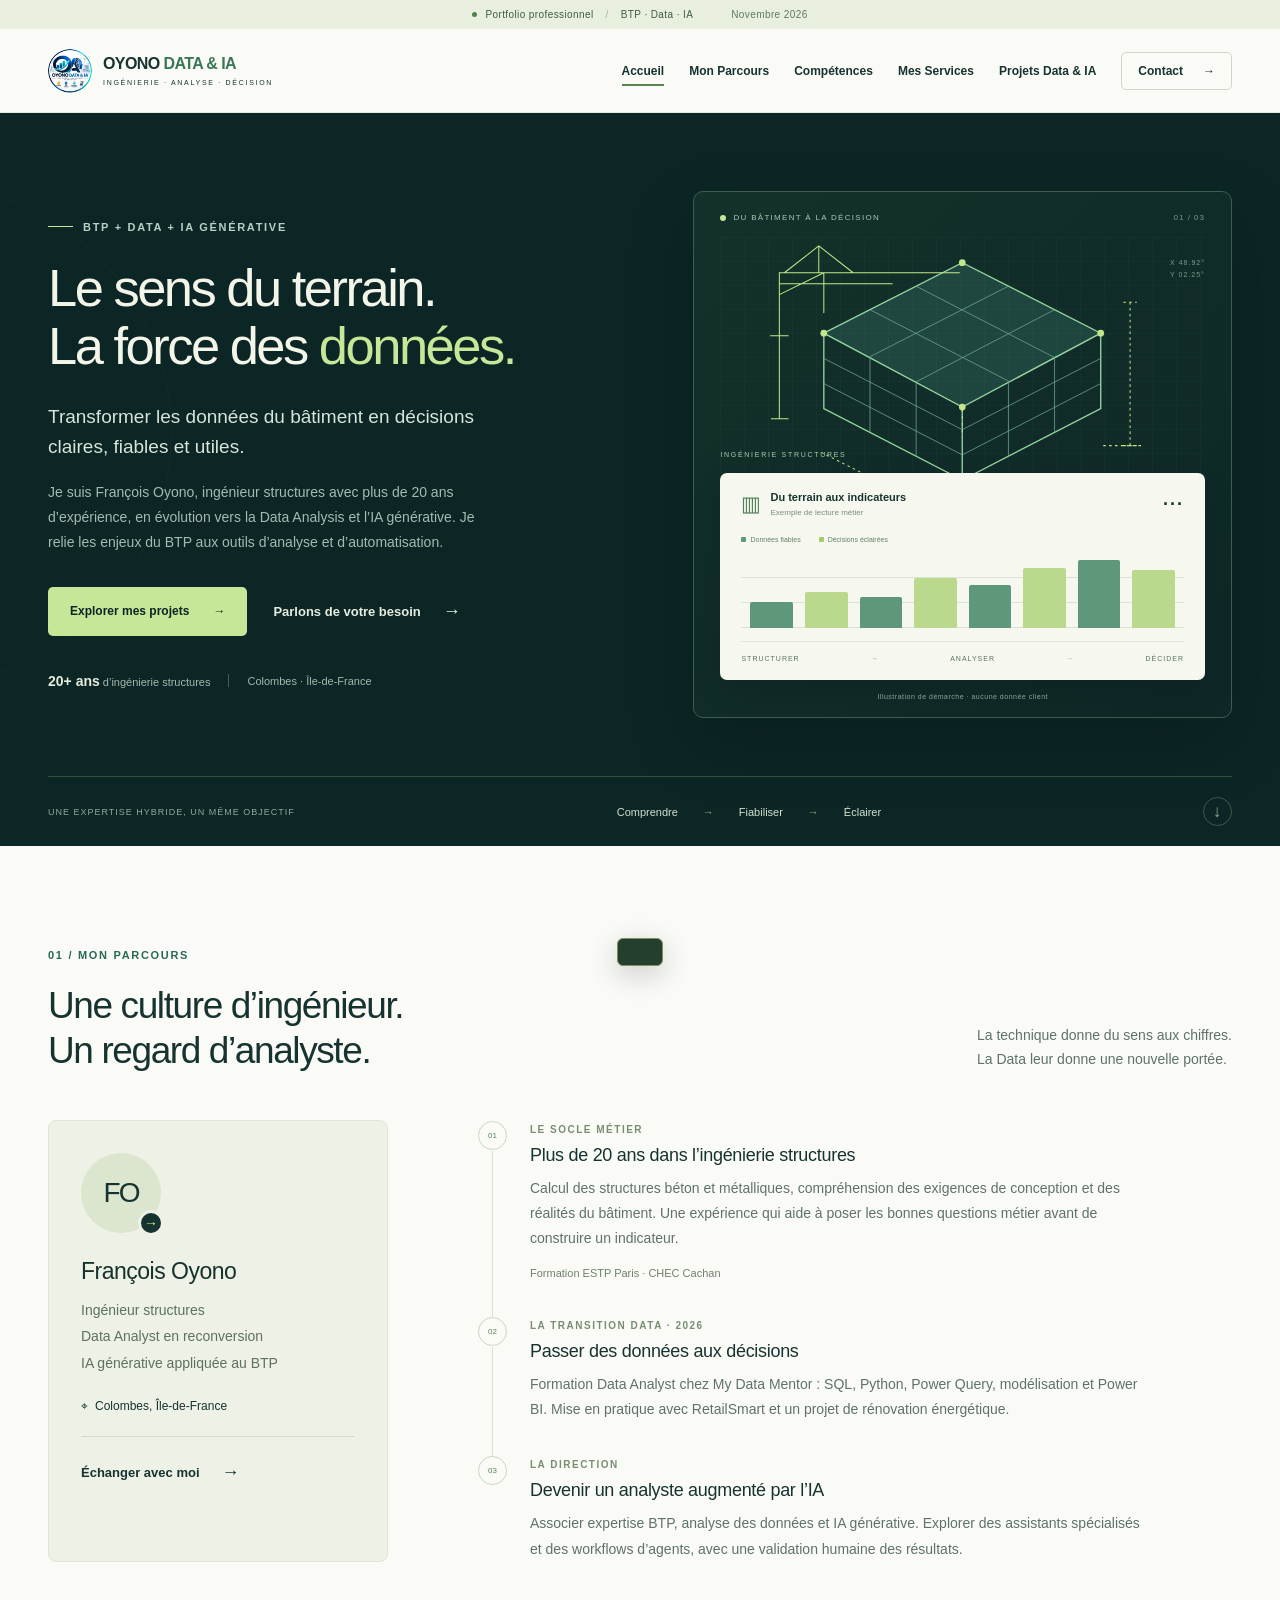
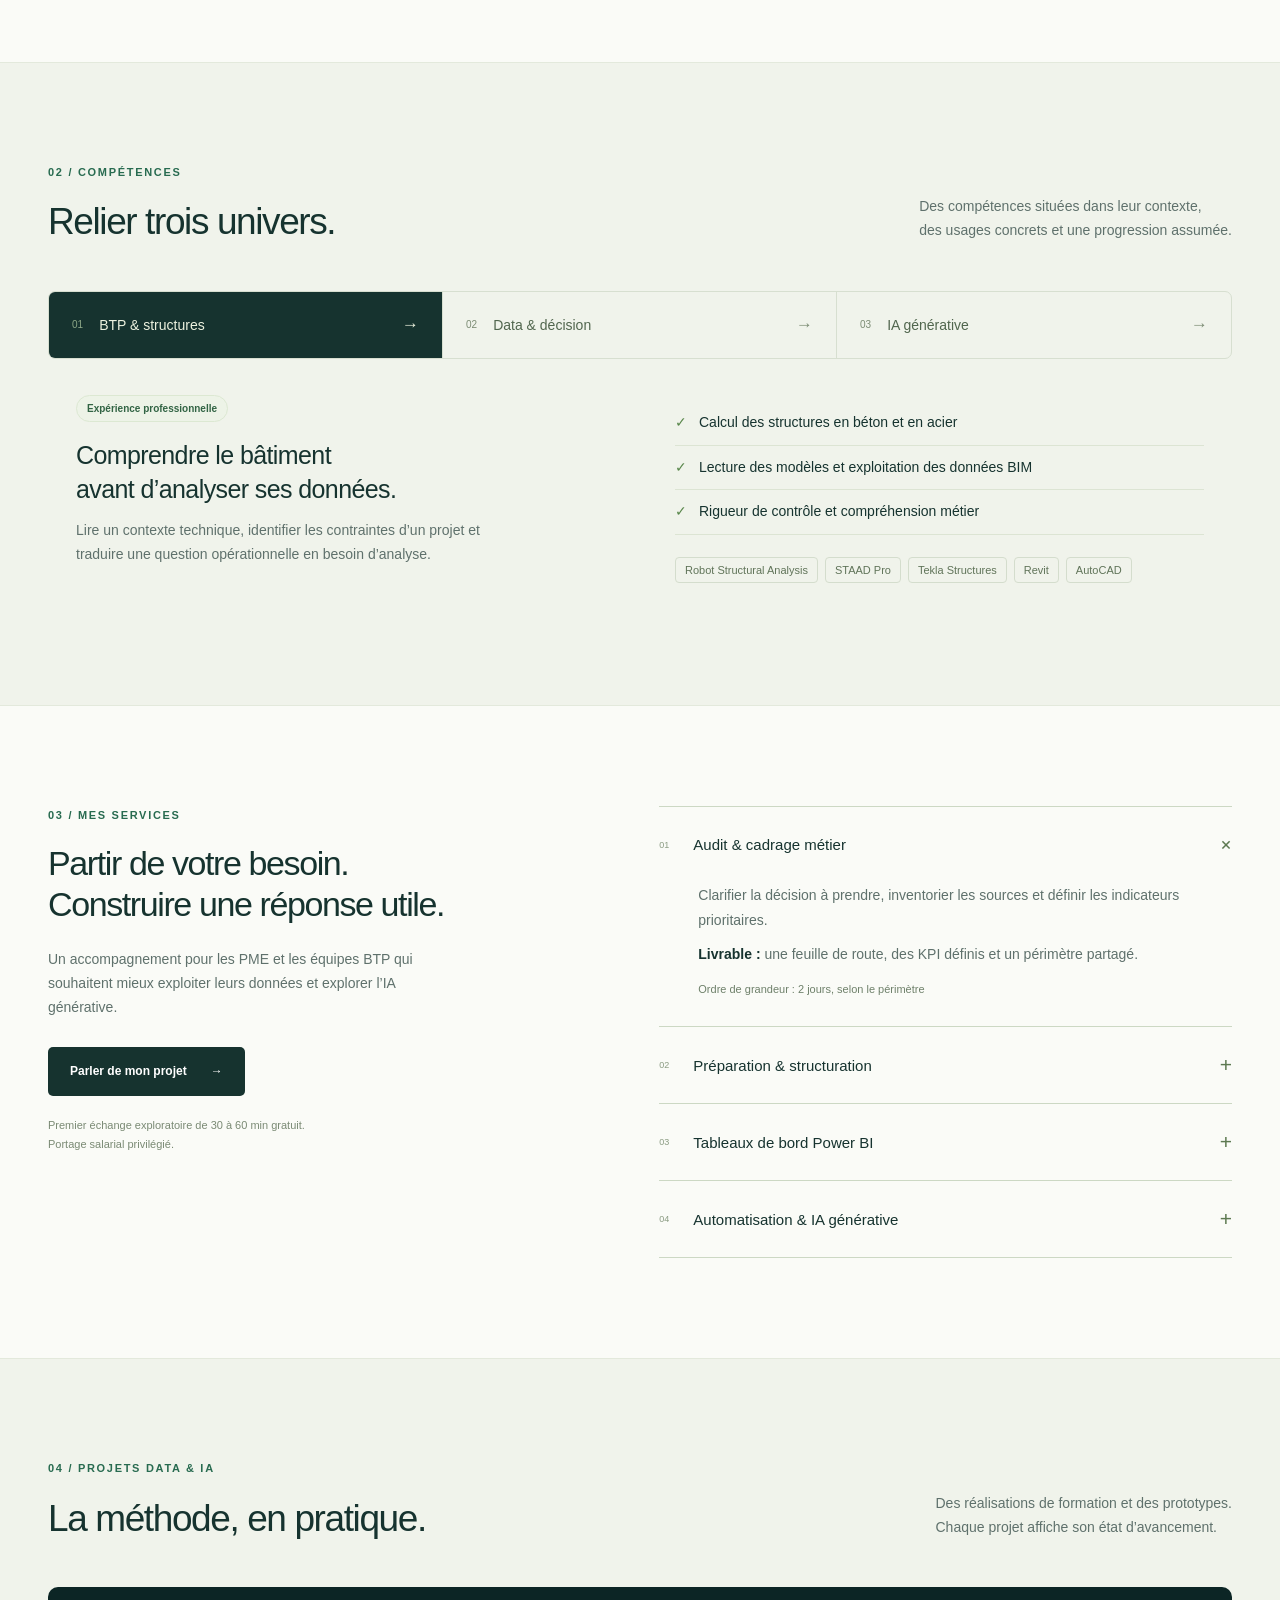
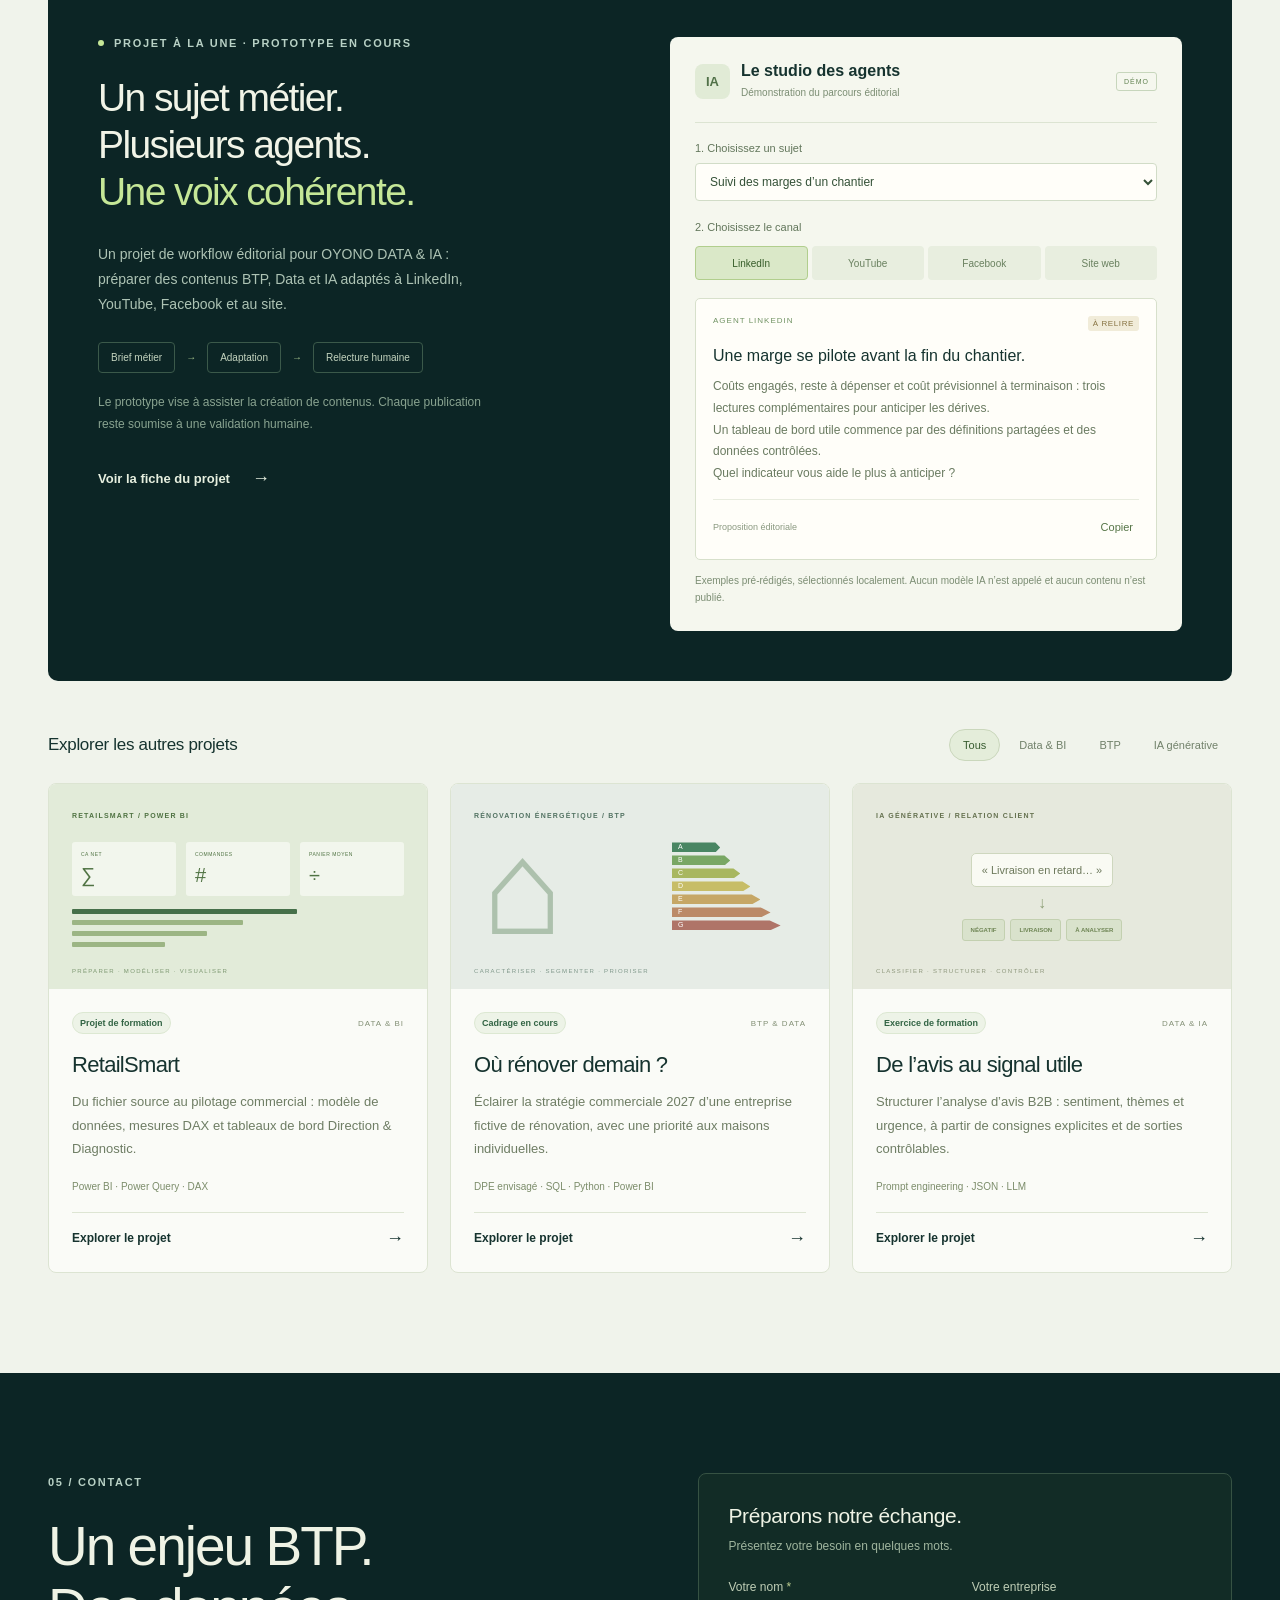
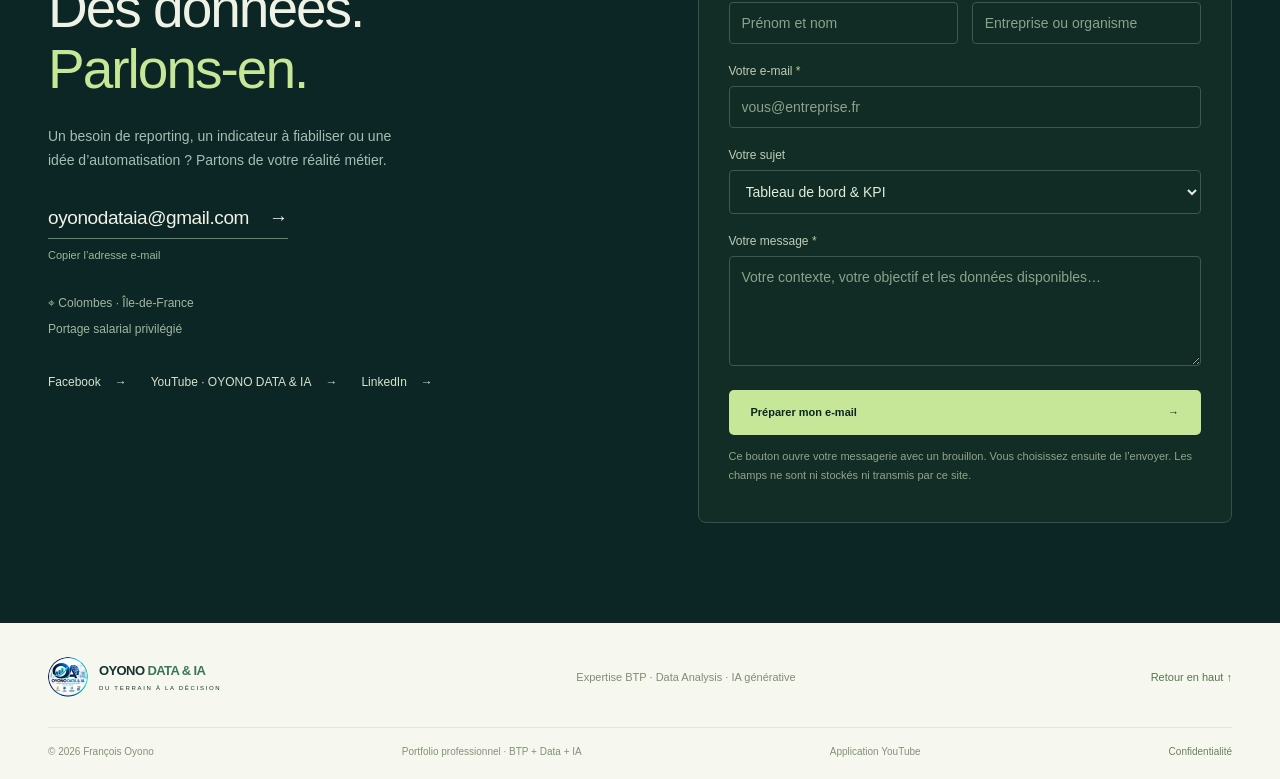
==== commit 435a5f65: "Ajouter les pages de présentation et de confidentialité de l’application YouTube" ====
--- a/index.html
+++ b/index.html
@@ -105,7 +105,7 @@
     <form id="contact-form" class="contact-form"><h3>Préparons notre échange.</h3><p>Présentez votre besoin en quelques mots.</p><div class="form-row"><div><label for="contact-name">Votre nom <span>*</span></label><input id="contact-name" name="nom" autocomplete="name" required maxlength="100" placeholder="Prénom et nom"></div><div><label for="contact-company">Votre entreprise</label><input id="contact-company" name="entreprise" autocomplete="organization" maxlength="120" placeholder="Entreprise ou organisme"></div></div><label for="contact-email">Votre e-mail <span>*</span></label><input id="contact-email" name="email" type="email" autocomplete="email" required maxlength="180" placeholder="vous@entreprise.fr"><label for="contact-subject">Votre sujet</label><select id="contact-subject" name="sujet"><option>Tableau de bord & KPI</option><option>Préparation & qualité des données</option><option>Automatisation & IA générative</option><option>Collaboration BTP / Data</option><option>Retour sur le portfolio</option></select><label for="contact-message">Votre message <span>*</span></label><textarea id="contact-message" name="message" required minlength="10" maxlength="3000" rows="4" placeholder="Votre contexte, votre objectif et les données disponibles…"></textarea><button type="submit" class="button button-lime">Préparer mon e-mail <span aria-hidden="true">→</span></button><p class="form-note">Ce bouton ouvre votre messagerie avec un brouillon. Vous choisissez ensuite de l’envoyer. Les champs ne sont ni stockés ni transmis par ce site.</p><p id="form-status" role="status"></p><a id="email-fallback" hidden class="text-link light" href="mailto:oyonodataia@gmail.com">Ouvrir à nouveau le brouillon →</a><button type="button" id="copy-message" hidden class="text-link light">Copier mon message </button></form></div>
   </section>
 </main>
-<footer><div class="container footer-top"><a class="brand" href="#accueil"><img src="assets/logo.webp" width="40" height="40" alt=""><span>OYONO <b>DATA & IA</b><small>DU TERRAIN À LA DÉCISION</small></span></a><p>Expertise BTP · Data Analysis · IA générative</p><a href="#accueil" class="back-top">Retour en haut ↑</a></div><div class="container footer-bottom"><span>© 2026 François Oyono</span><span>Portfolio professionnel · BTP + Data + IA</span><button id="privacy-button">Confidentialité</button></div></footer>
+<footer><div class="container footer-top"><a class="brand" href="#accueil"><img src="assets/logo.webp" width="40" height="40" alt=""><span>OYONO <b>DATA & IA</b><small>DU TERRAIN À LA DÉCISION</small></span></a><p>Expertise BTP · Data Analysis · IA générative</p><a href="#accueil" class="back-top">Retour en haut ↑</a></div><div class="container footer-bottom"><span>© 2026 François Oyono</span><span>Portfolio professionnel · BTP + Data + IA</span><a href="application-youtube.html">Application YouTube</a><button id="privacy-button">Confidentialité</button></div></footer>
 <dialog id="project-dialog" aria-labelledby="dialog-title"><button class="dialog-close" aria-label="Fermer la fiche">×</button><div id="dialog-content"></div><div class="dialog-bottom"><a href="#contact" class="button button-dark" id="dialog-contact">Échanger sur ce projet →</a><button class="text-link dialog-close-secondary">Fermer</button></div></dialog>
 <div id="toast" role="status" aria-live="polite"></div>
 </body>
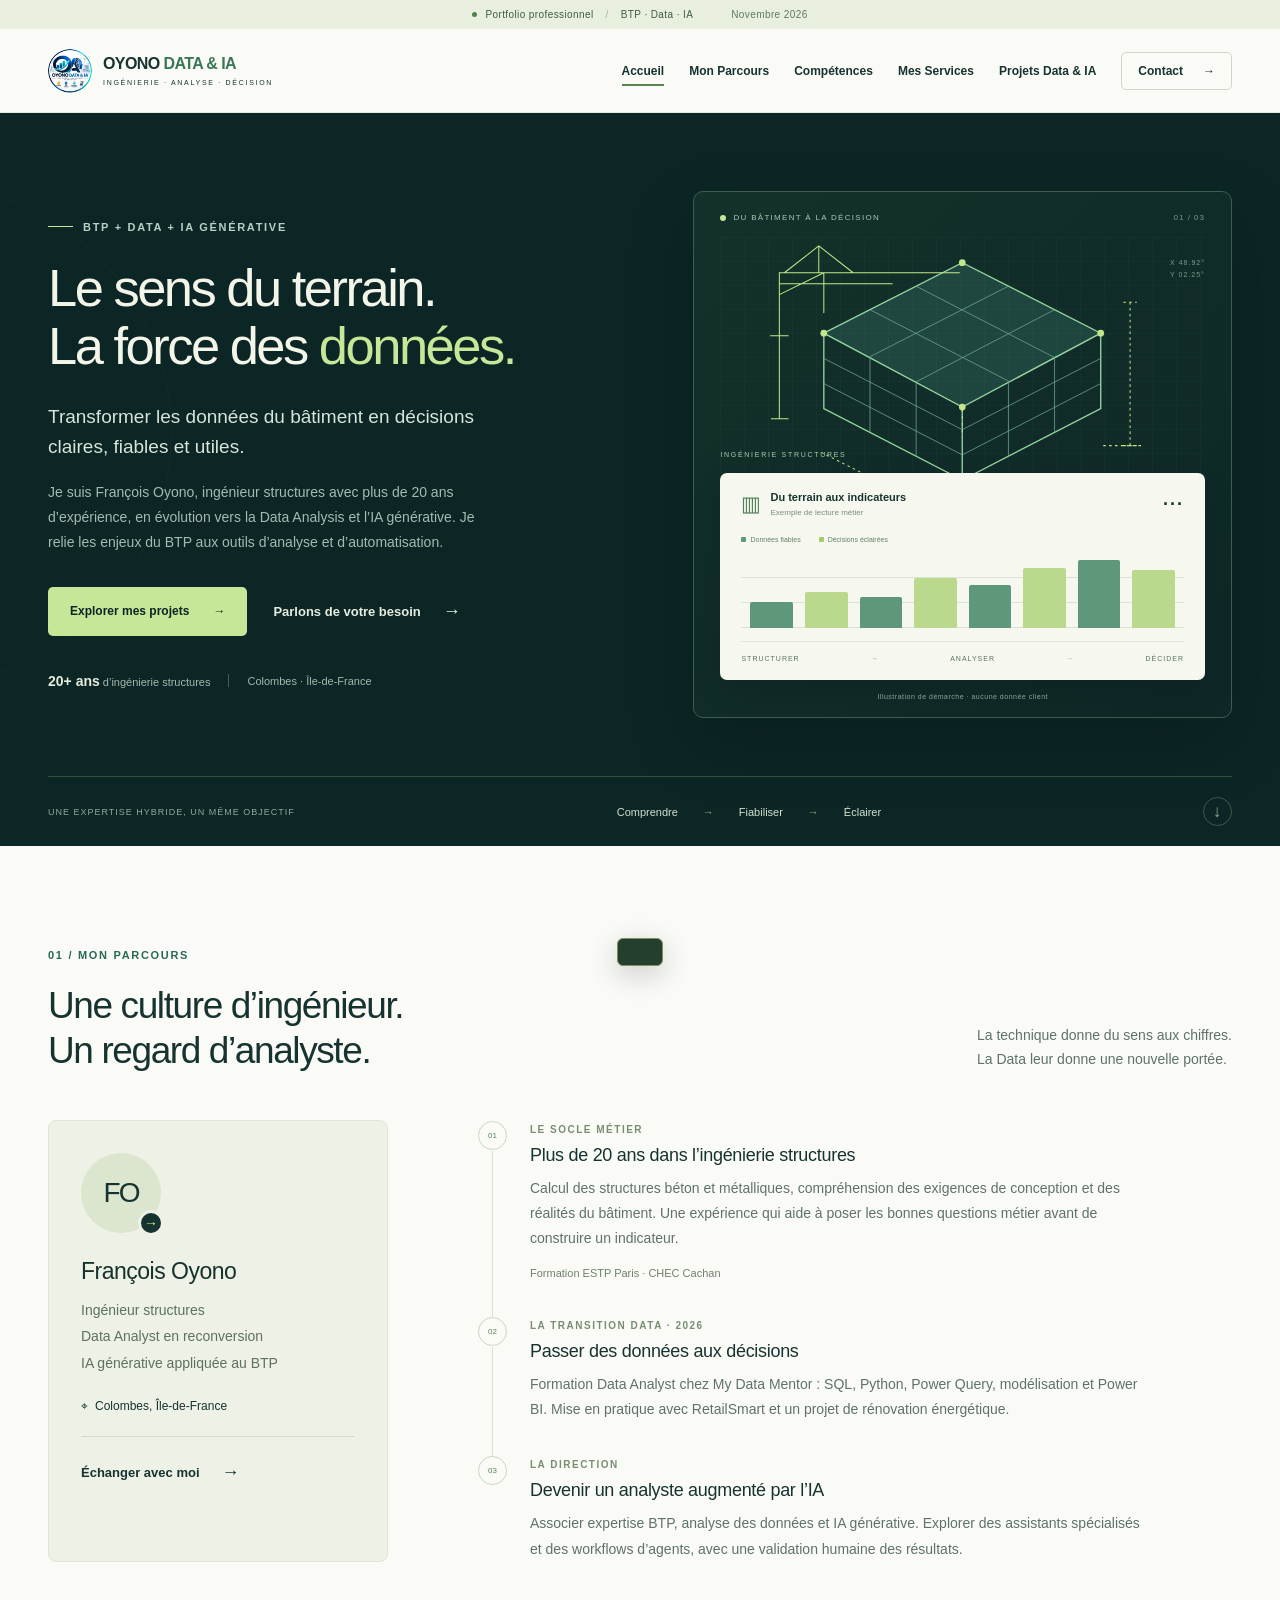
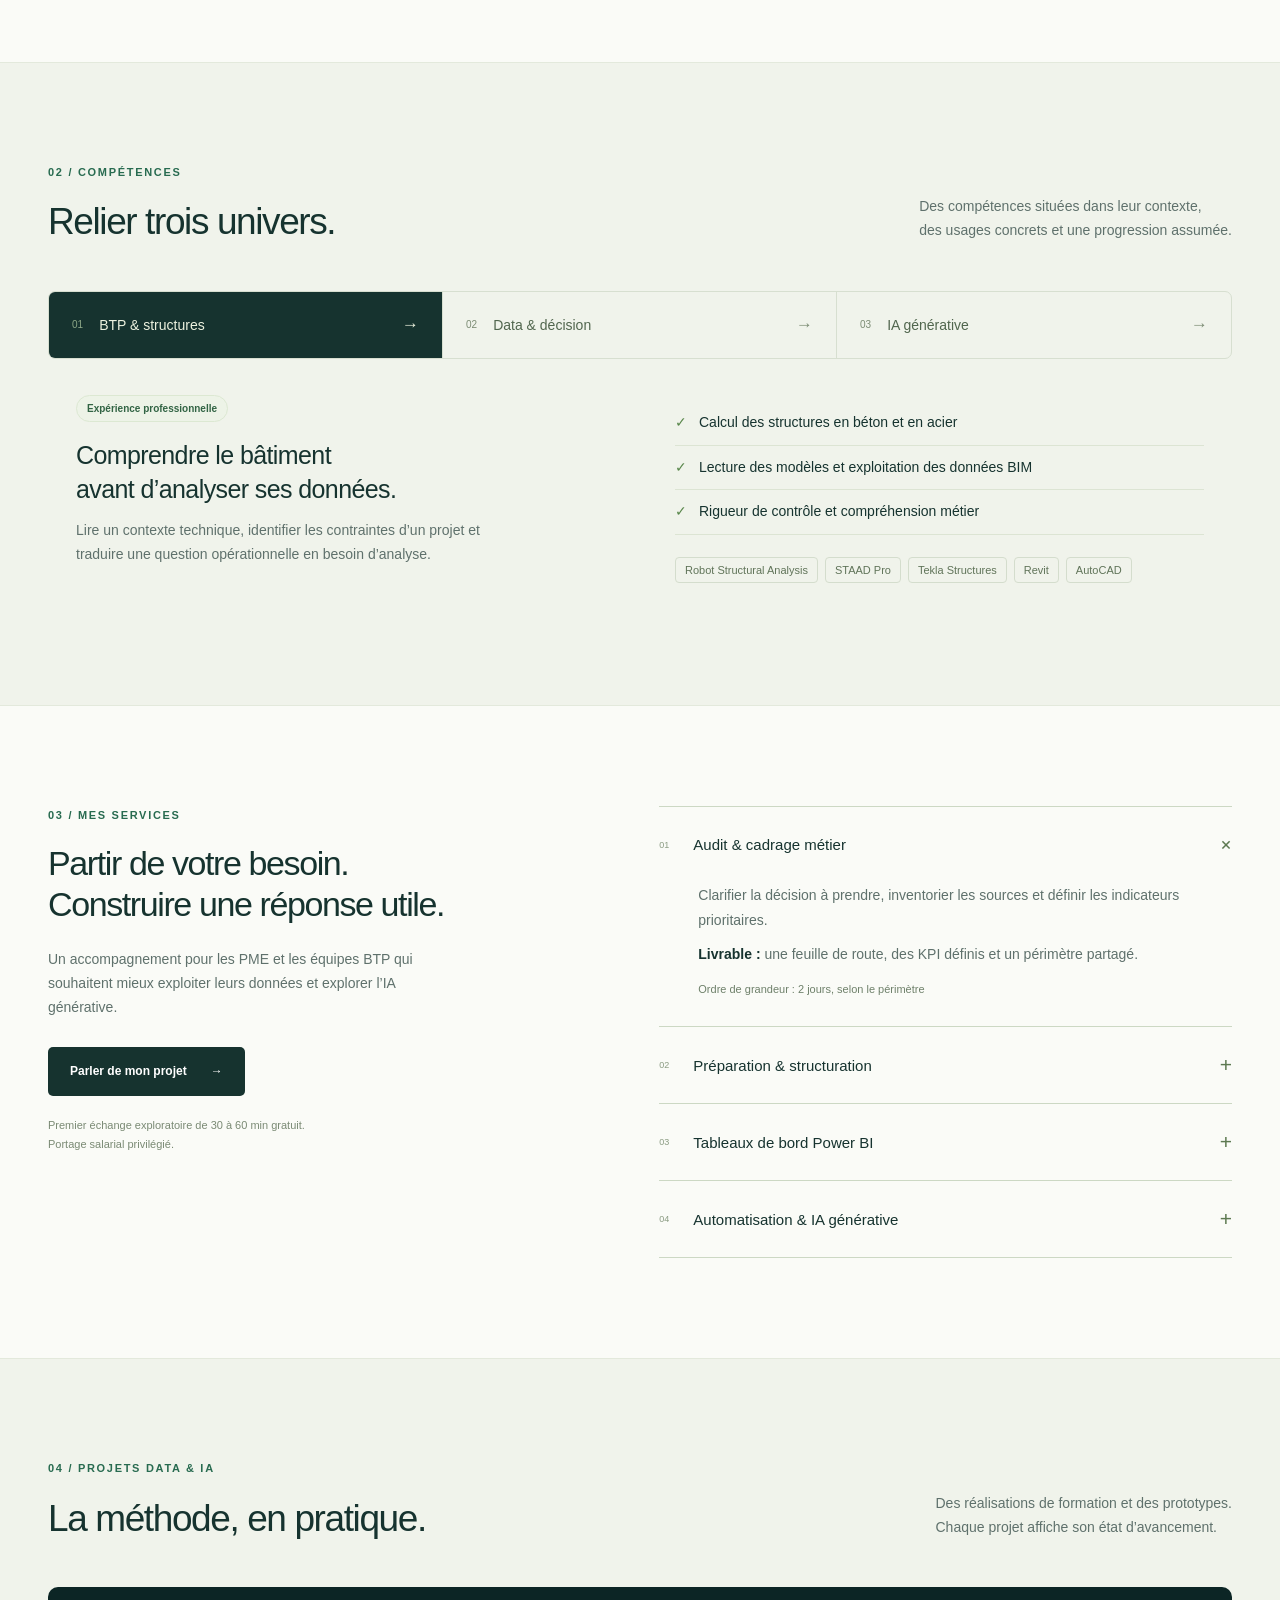
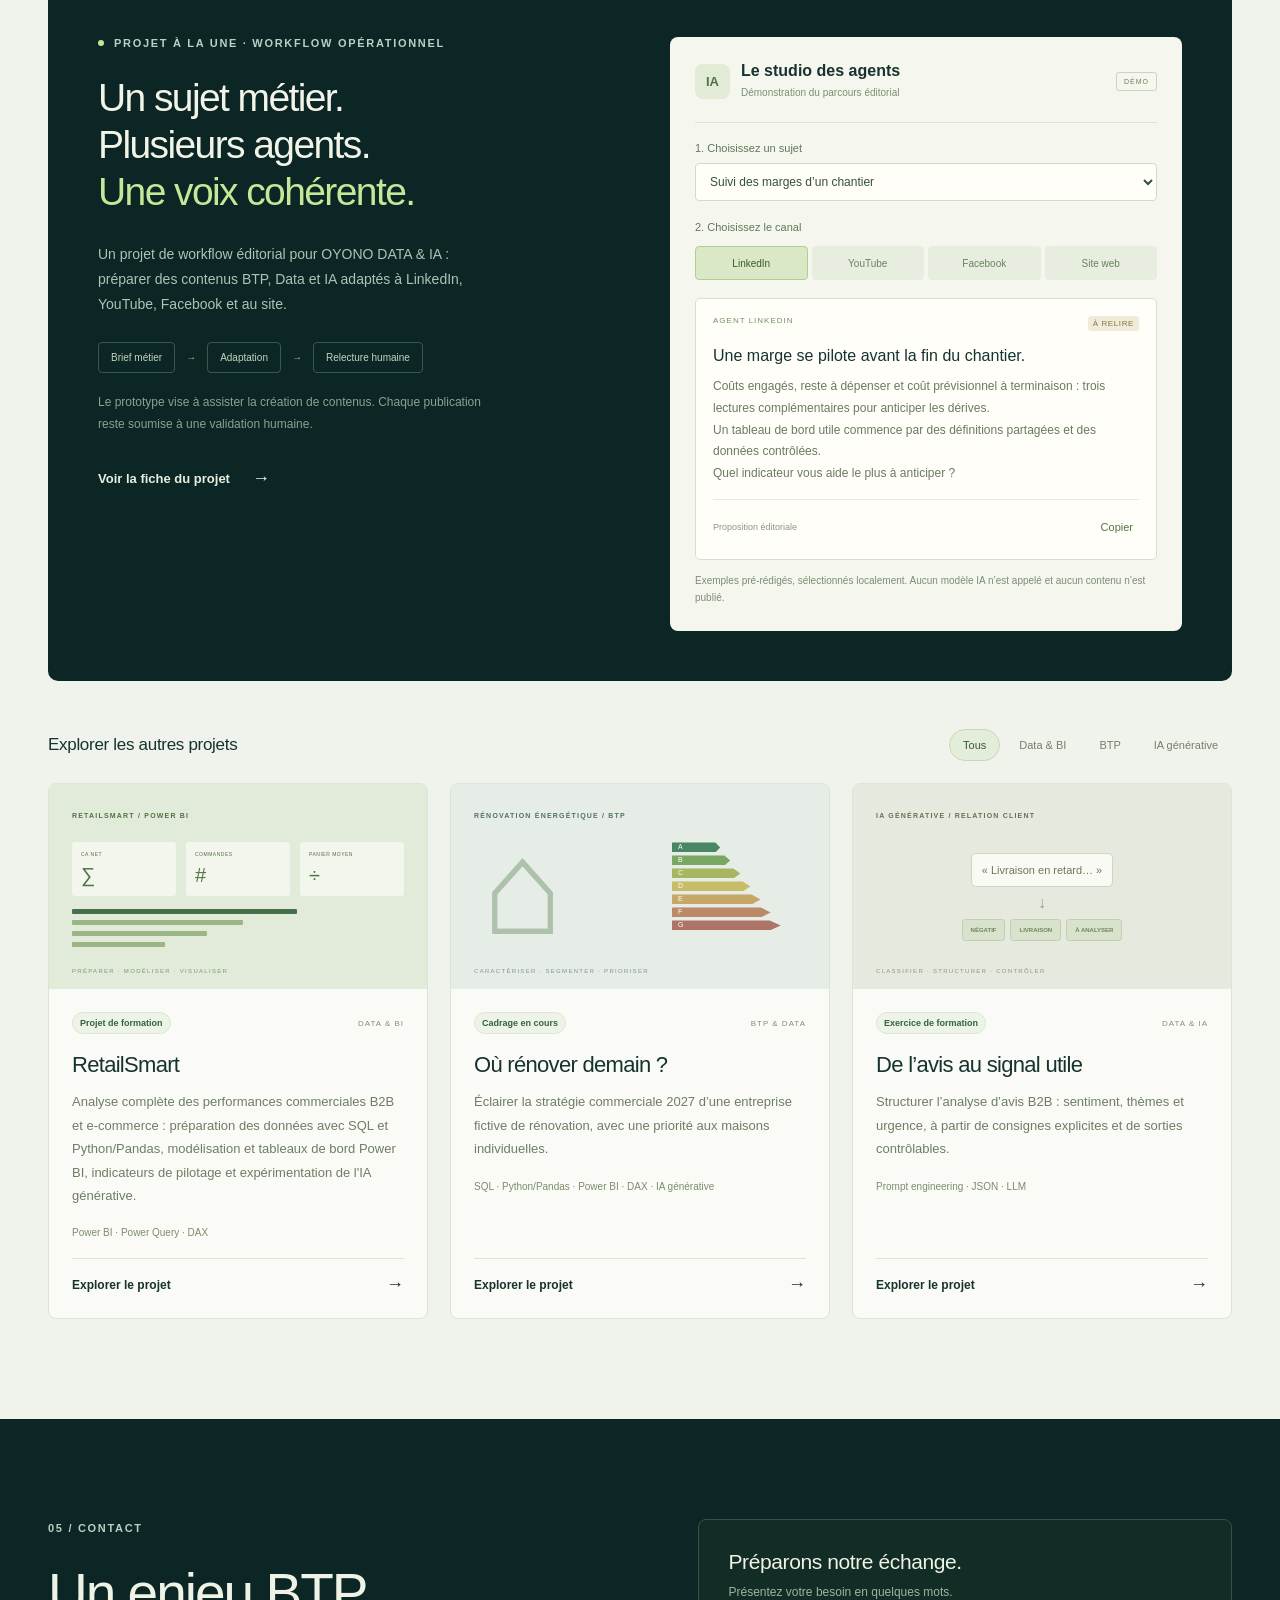
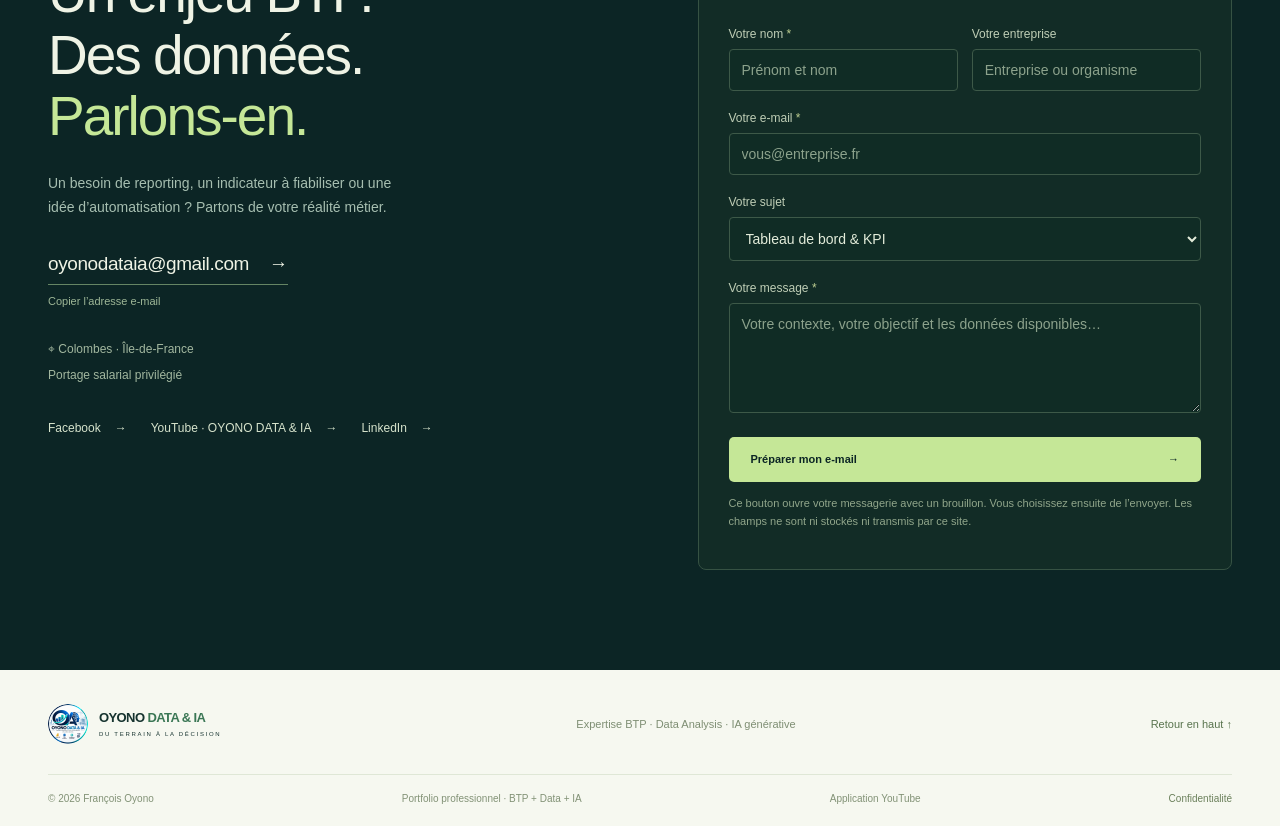
==== commit 12878146: "Actualisation portfolio - RetailSmart, Nantes et Agents IA" ====
--- a/index.html
+++ b/index.html
@@ -87,13 +87,13 @@
     <div class="container">
       <div class="section-heading"><div><p class="eyebrow dark">04 / PROJETS DATA & IA</p><h2>La méthode, en pratique.</h2></div><p>Des réalisations de formation et des prototypes.<br>Chaque projet affiche son état d’avancement.</p></div>
       <article id="agents" class="agents-feature">
-        <div class="agents-info"><div class="eyebrow"><span class="status-dot"></span> PROJET À LA UNE · PROTOTYPE EN COURS</div><h3>Un sujet métier.<br>Plusieurs agents.<br><em>Une voix cohérente.</em></h3><p>Un projet de workflow éditorial pour OYONO DATA & IA : préparer des contenus BTP, Data et IA adaptés à LinkedIn, YouTube, Facebook et au site.</p><div class="agent-flow"><span>Brief métier</span><b>→</b><span>Adaptation</span><b>→</b><span>Relecture humaine</span></div><p class="agents-note">Le prototype vise à assister la création de contenus. Chaque publication reste soumise à une validation humaine.</p><button class="text-link light" data-project="agents">Voir la fiche du projet <span>→</span></button></div>
+        <div class="agents-info"><div class="eyebrow"><span class="status-dot"></span> PROJET À LA UNE · WORKFLOW OPÉRATIONNEL</div><h3>Un sujet métier.<br>Plusieurs agents.<br><em>Une voix cohérente.</em></h3><p>Un projet de workflow éditorial pour OYONO DATA & IA : préparer des contenus BTP, Data et IA adaptés à LinkedIn, YouTube, Facebook et au site.</p><div class="agent-flow"><span>Brief métier</span><b>→</b><span>Adaptation</span><b>→</b><span>Relecture humaine</span></div><p class="agents-note">Le prototype vise à assister la création de contenus. Chaque publication reste soumise à une validation humaine.</p><button class="text-link light" data-project="agents">Voir la fiche du projet <span>→</span></button></div>
         <div class="agent-demo"><div class="demo-head"><span class="demo-icon">IA</span><div><h4>Le studio des agents</h4><p>Démonstration du parcours éditorial</p></div><span class="demo-badge">DÉMO</span></div><label for="demo-topic">1. Choisissez un sujet</label><select id="demo-topic"><option value="finance">Suivi des marges d’un chantier</option><option value="energie">Rénovation énergétique</option><option value="qualite">Fiabilité des données BTP</option></select><p class="demo-label">2. Choisissez le canal</p><div class="channel-tabs" role="group" aria-label="Canal de la démonstration"><button data-channel="linkedin" aria-pressed="true">LinkedIn</button><button data-channel="youtube" aria-pressed="false">YouTube</button><button data-channel="facebook" aria-pressed="false">Facebook</button><button data-channel="site" aria-pressed="false">Site web</button></div><div class="draft-output" aria-live="polite"><div class="draft-meta"><span id="draft-channel">AGENT LINKEDIN</span><span>À RELIRE</span></div><h5 id="draft-title"></h5><p id="draft-text"></p><div class="draft-footer"><span>Proposition éditoriale</span><button id="copy-draft" aria-label="Copier la proposition éditoriale">Copier <span aria-hidden="true"></span></button></div></div><p class="demo-disclaimer">Exemples pré-rédigés, sélectionnés localement. Aucun modèle IA n’est appelé et aucun contenu n’est publié.</p></div>
       </article>
       <div class="project-toolbar"><h3>Explorer les autres projets</h3><div class="project-filters" role="group" aria-label="Filtrer les projets"><button class="selected" data-filter="all" aria-pressed="true">Tous</button><button data-filter="data" aria-pressed="false">Data & BI</button><button data-filter="btp" aria-pressed="false">BTP</button><button data-filter="ia" aria-pressed="false">IA générative</button></div></div>
       <div class="project-grid" id="project-grid">
-        <article class="project-card" data-category="data"><div class="project-art retail-art" aria-hidden="true"><span class="art-label">RETAILSMART / POWER BI</span><div class="retail-metrics"><span>CA NET<b>∑</b></span><span>COMMANDES<b>#</b></span><span>PANIER MOYEN<b>÷</b></span></div><div class="retail-bars"><i style="--w:87%"></i><i style="--w:66%"></i><i style="--w:52%"></i><i style="--w:36%"></i></div><span class="art-foot">PRÉPARER · MODÉLISER · VISUALISER</span></div><div class="project-body"><div class="project-state"><span class="pill">Projet de formation</span><span>DATA & BI</span></div><h3>RetailSmart</h3><p>Du fichier source au pilotage commercial : modèle de données, mesures DAX et tableaux de bord Direction & Diagnostic.</p><div class="project-tools">Power BI · Power Query · DAX</div><button class="text-link" data-project="retail">Explorer le projet <span>→</span></button></div></article>
-        <article class="project-card" data-category="btp data"><div class="project-art energy-art" aria-hidden="true"><span class="art-label">RÉNOVATION ÉNERGÉTIQUE / BTP</span><div class="energy-house">⌂</div><div class="energy-bars"><i>A</i><i>B</i><i>C</i><i>D</i><i>E</i><i>F</i><i>G</i></div><span class="art-foot">CARACTÉRISER · SEGMENTER · PRIORISER</span></div><div class="project-body"><div class="project-state"><span class="pill">Cadrage en cours</span><span>BTP & DATA</span></div><h3>Où rénover demain ?</h3><p>Éclairer la stratégie commerciale 2027 d’une entreprise fictive de rénovation, avec une priorité aux maisons individuelles.</p><div class="project-tools">DPE envisagé · SQL · Python · Power BI</div><button class="text-link" data-project="energie">Explorer le projet <span>→</span></button></div></article>
+        <article class="project-card" data-category="data"><div class="project-art retail-art" aria-hidden="true"><span class="art-label">RETAILSMART / POWER BI</span><div class="retail-metrics"><span>CA NET<b>∑</b></span><span>COMMANDES<b>#</b></span><span>PANIER MOYEN<b>÷</b></span></div><div class="retail-bars"><i style="--w:87%"></i><i style="--w:66%"></i><i style="--w:52%"></i><i style="--w:36%"></i></div><span class="art-foot">PRÉPARER · MODÉLISER · VISUALISER</span></div><div class="project-body"><div class="project-state"><span class="pill">Projet de formation</span><span>DATA & BI</span></div><h3>RetailSmart</h3><p>Analyse complète des performances commerciales B2B et e-commerce : préparation des données avec SQL et Python/Pandas, modélisation et tableaux de bord Power BI, indicateurs de pilotage et expérimentation de l'IA générative.</p><div class="project-tools">Power BI · Power Query · DAX</div><button class="text-link" data-project="retail">Explorer le projet <span>→</span></button></div></article>
+        <article class="project-card" data-category="btp data"><div class="project-art energy-art" aria-hidden="true"><span class="art-label">RÉNOVATION ÉNERGÉTIQUE / BTP</span><div class="energy-house">⌂</div><div class="energy-bars"><i>A</i><i>B</i><i>C</i><i>D</i><i>E</i><i>F</i><i>G</i></div><span class="art-foot">CARACTÉRISER · SEGMENTER · PRIORISER</span></div><div class="project-body"><div class="project-state"><span class="pill">Cadrage en cours</span><span>BTP & DATA</span></div><h3>Où rénover demain ?</h3><p>Éclairer la stratégie commerciale 2027 d’une entreprise fictive de rénovation, avec une priorité aux maisons individuelles.</p><div class="project-tools">SQL · Python/Pandas · Power BI · DAX · IA générative</div><button class="text-link" data-project="energie">Explorer le projet <span>→</span></button></div></article>
         <article class="project-card" data-category="ia data"><div class="project-art review-art" aria-hidden="true"><span class="art-label">IA GÉNÉRATIVE / RELATION CLIENT</span><div class="review-lines"><span>« Livraison en retard… »</span><i>↓</i><div><b>NÉGATIF</b><b>LIVRAISON</b><b>À ANALYSER</b></div></div><span class="art-foot">CLASSIFIER · STRUCTURER · CONTRÔLER</span></div><div class="project-body"><div class="project-state"><span class="pill">Exercice de formation</span><span>DATA & IA</span></div><h3>De l’avis au signal utile</h3><p>Structurer l’analyse d’avis B2B : sentiment, thèmes et urgence, à partir de consignes explicites et de sorties contrôlables.</p><div class="project-tools">Prompt engineering · JSON · LLM</div><button class="text-link" data-project="avis">Explorer le projet <span>→</span></button></div></article>
       </div>
       <p id="filter-status" class="sr-only" aria-live="polite">3 projets affichés</p>
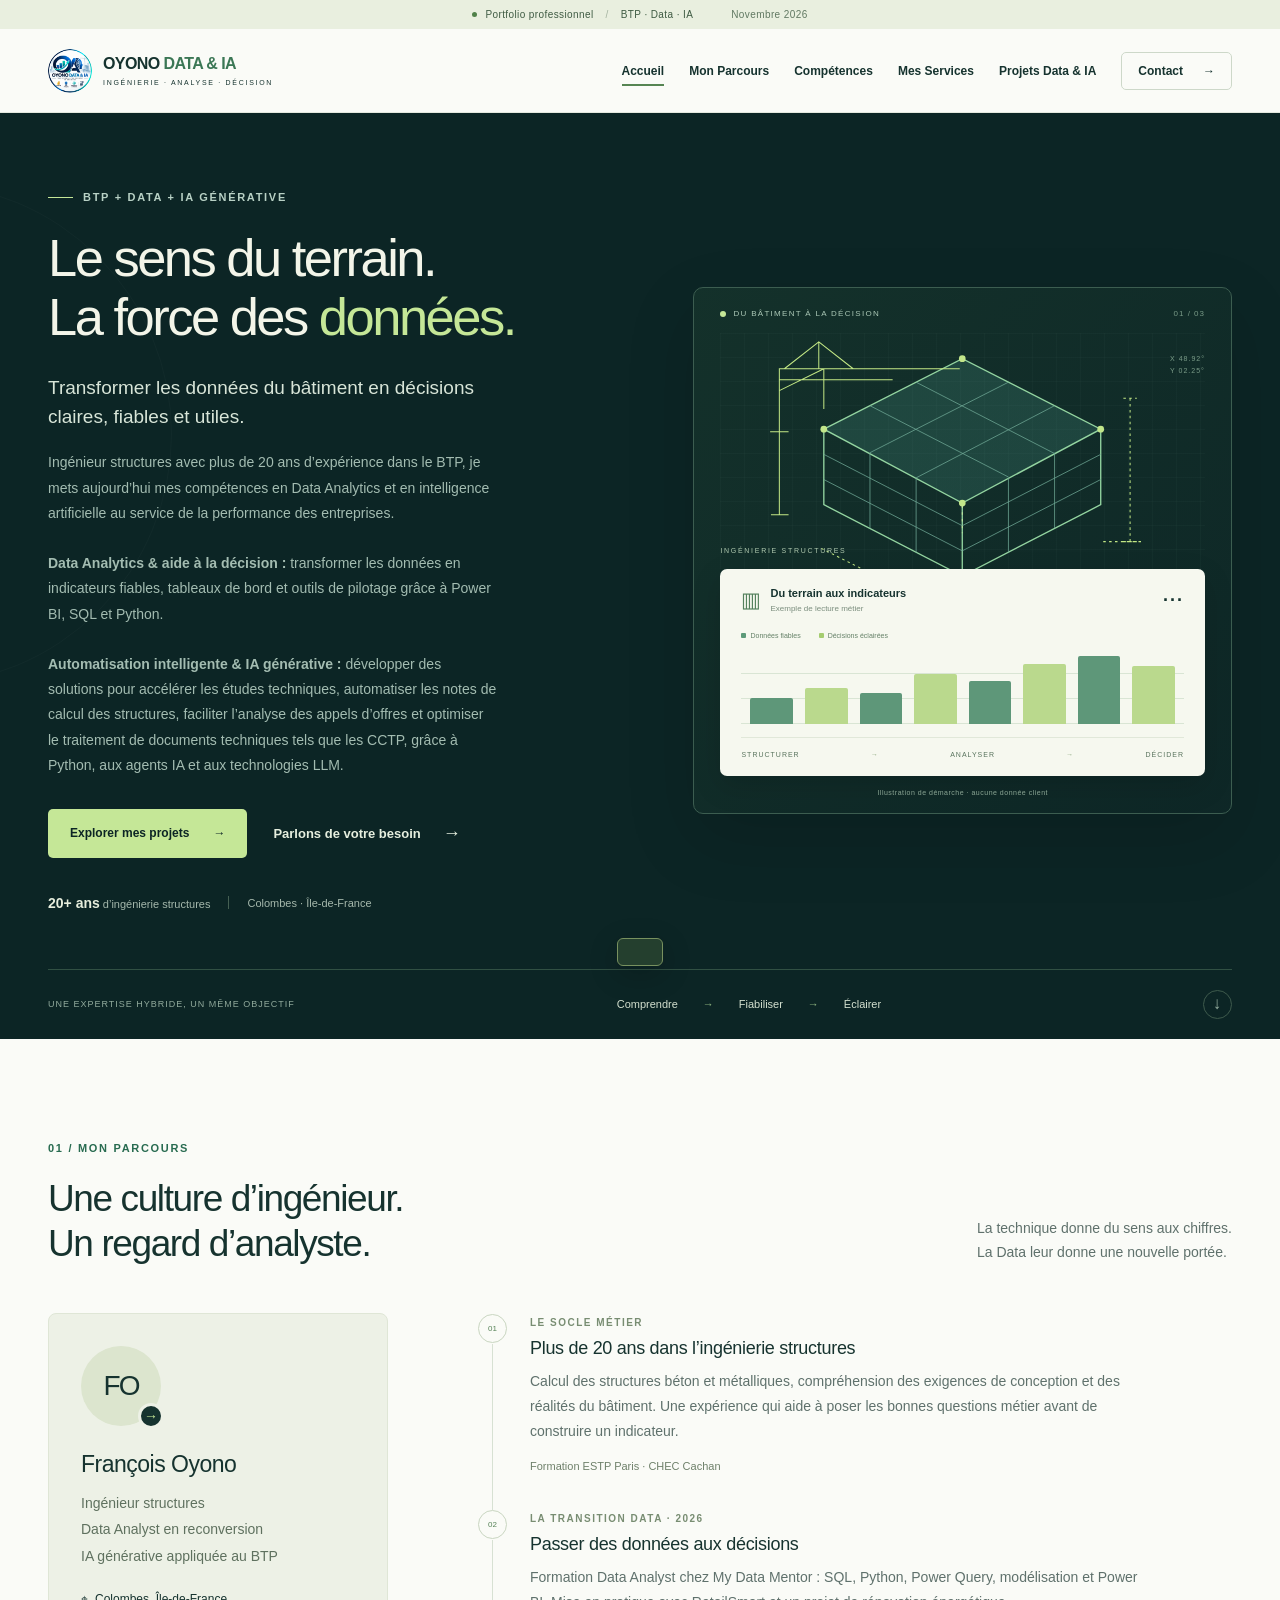
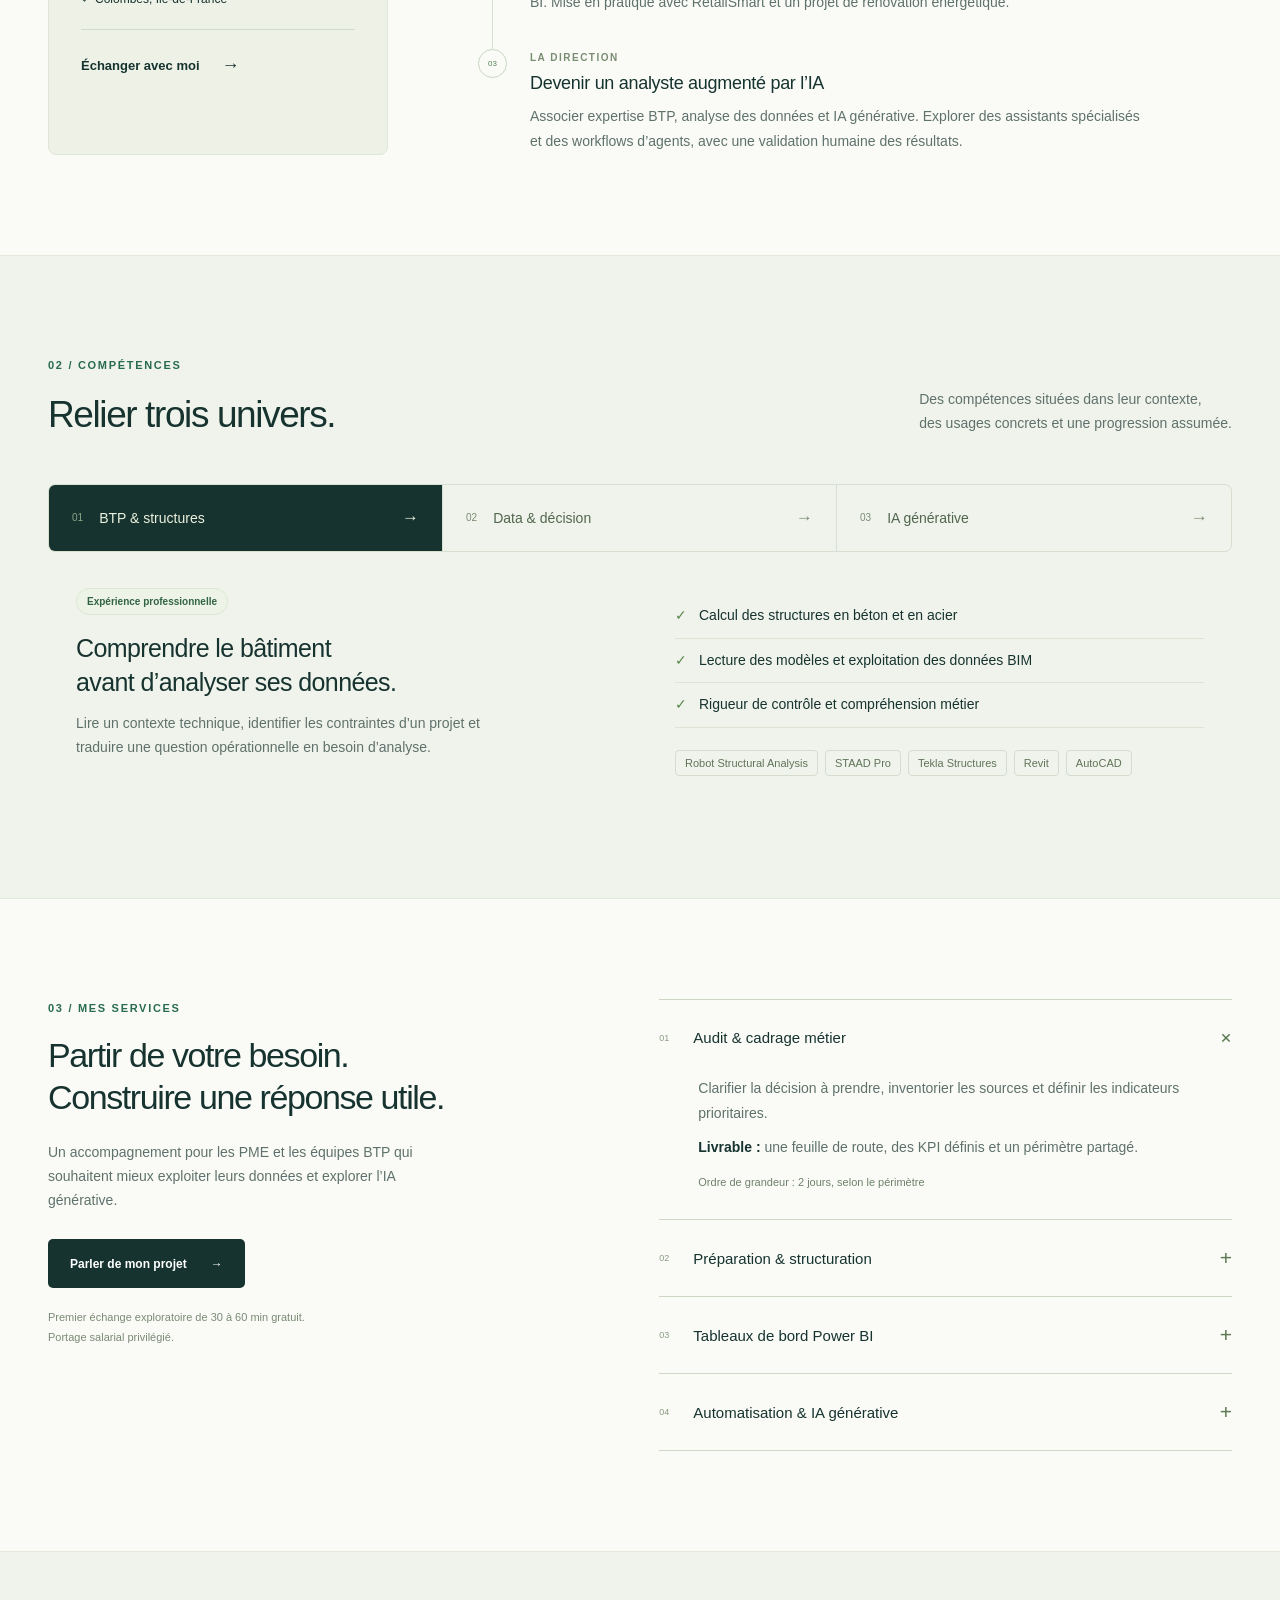
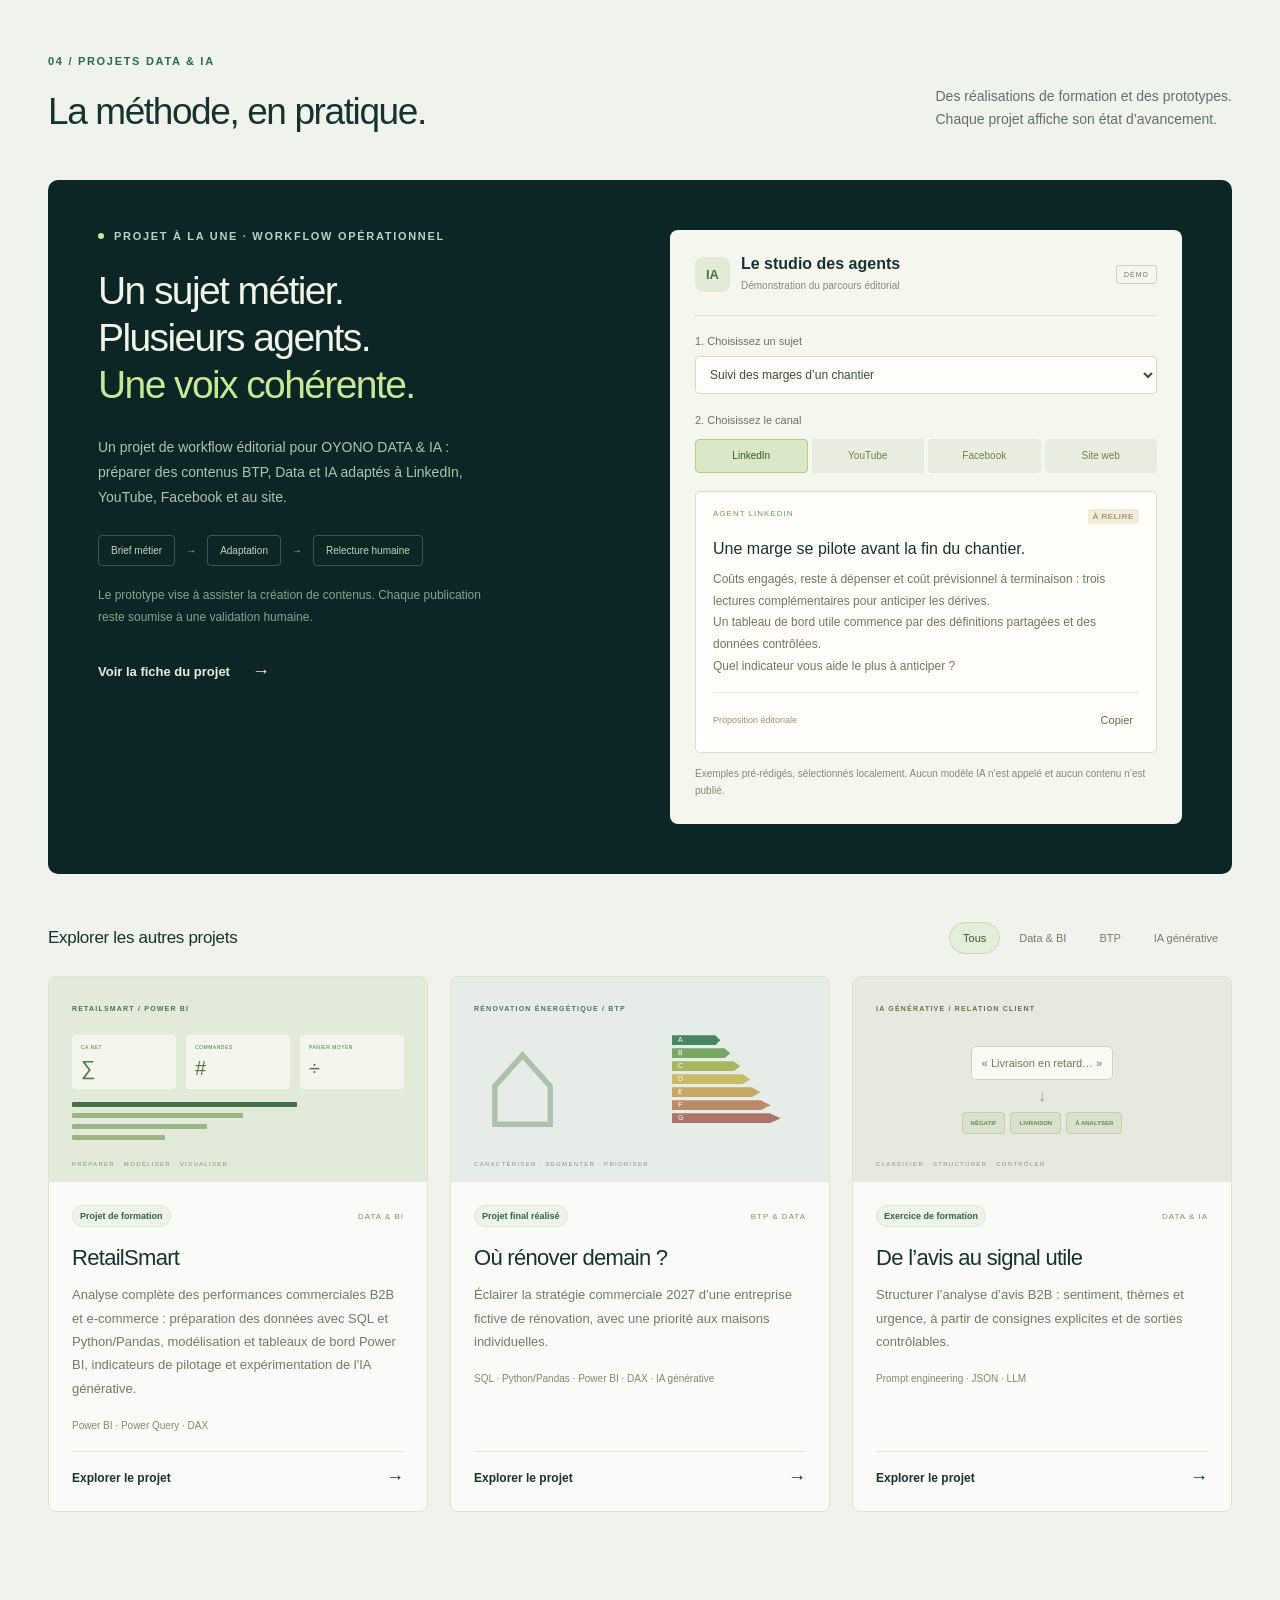
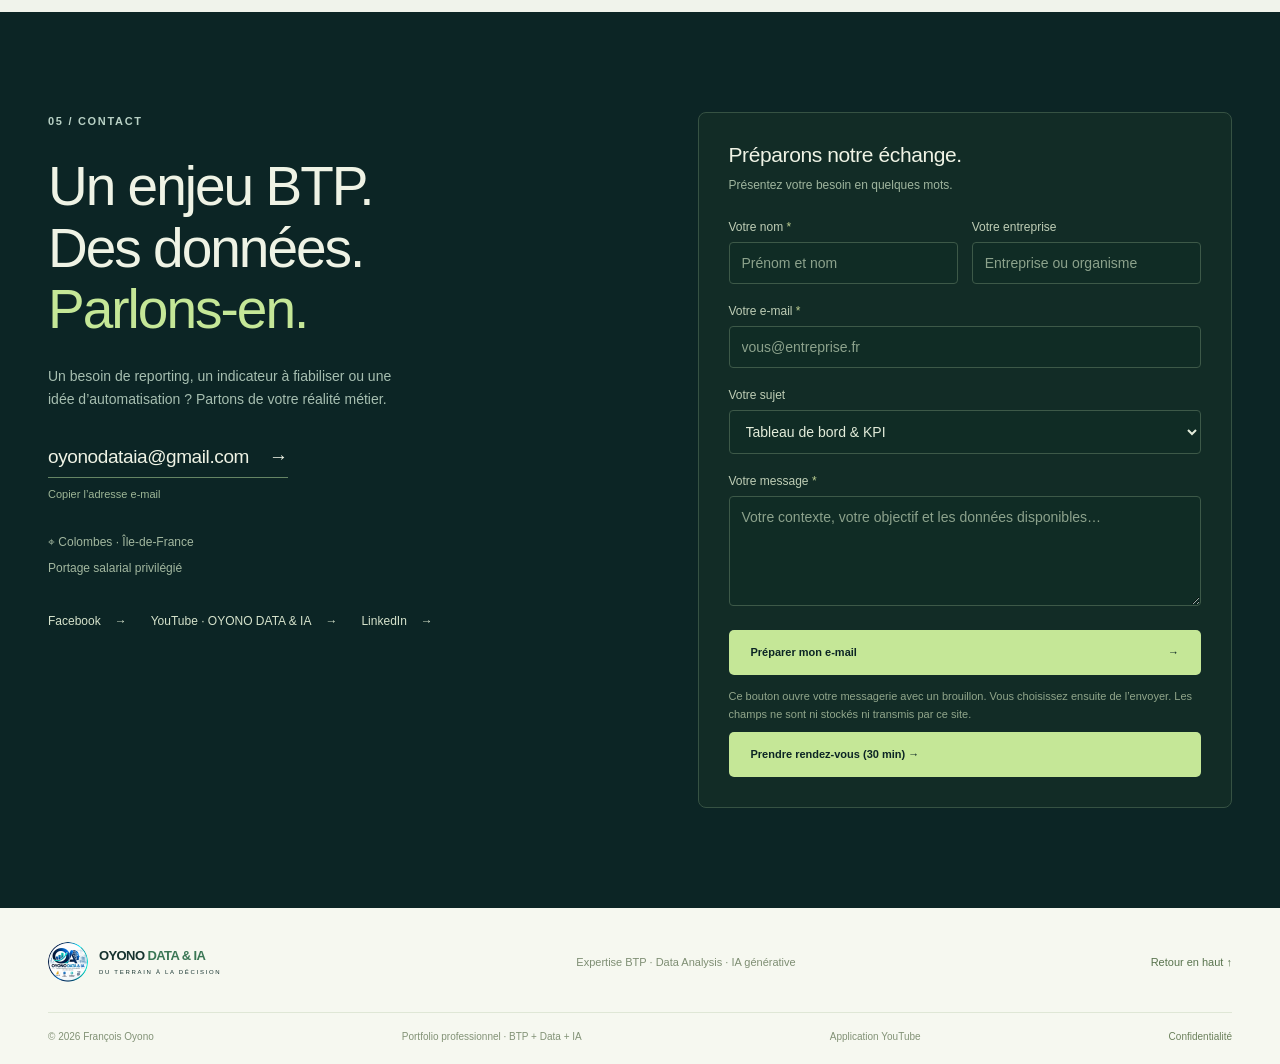
==== commit 933190f5: "Actualisation portfolio - RetailSmart et projet Nantes" ====
--- a/index.html
+++ b/index.html
@@ -29,7 +29,13 @@
         <div class="eyebrow"><span class="line"></span> BTP + DATA + IA GÉNÉRATIVE</div>
         <h1>Le sens du terrain.<br>La force des <em>données.</em></h1>
         <p class="hero-lead">Transformer les données du bâtiment en décisions claires, fiables et utiles.</p>
-        <p class="hero-description">Je suis François Oyono, ingénieur structures avec plus de 20 ans d’expérience, en évolution vers la Data Analysis et l’IA générative. Je relie les enjeux du BTP aux outils d’analyse et d’automatisation.</p>
+        <p class="hero-description">
+  Ingénieur structures avec plus de 20 ans d’expérience dans le BTP, je mets aujourd’hui mes compétences en Data Analytics et en intelligence artificielle au service de la performance des entreprises.
+  <br><br>
+  <strong>Data Analytics &amp; aide à la décision :</strong> transformer les données en indicateurs fiables, tableaux de bord et outils de pilotage grâce à Power BI, SQL et Python.
+  <br><br>
+  <strong>Automatisation intelligente &amp; IA générative :</strong> développer des solutions pour accélérer les études techniques, automatiser les notes de calcul des structures, faciliter l’analyse des appels d’offres et optimiser le traitement de documents techniques tels que les CCTP, grâce à Python, aux agents IA et aux technologies LLM.
+</p>
         <div class="hero-actions"><a class="button button-lime" href="#projets">Explorer mes projets <span aria-hidden="true">→</span></a><a class="text-link light" href="#contact">Parlons de votre besoin <span aria-hidden="true">→</span></a></div>
         <div class="hero-meta"><span><b>20+ ans</b> d’ingénierie structures</span><i></i><span>Colombes · Île-de-France</span></div>
       </div>
@@ -93,7 +99,7 @@
       <div class="project-toolbar"><h3>Explorer les autres projets</h3><div class="project-filters" role="group" aria-label="Filtrer les projets"><button class="selected" data-filter="all" aria-pressed="true">Tous</button><button data-filter="data" aria-pressed="false">Data & BI</button><button data-filter="btp" aria-pressed="false">BTP</button><button data-filter="ia" aria-pressed="false">IA générative</button></div></div>
       <div class="project-grid" id="project-grid">
         <article class="project-card" data-category="data"><div class="project-art retail-art" aria-hidden="true"><span class="art-label">RETAILSMART / POWER BI</span><div class="retail-metrics"><span>CA NET<b>∑</b></span><span>COMMANDES<b>#</b></span><span>PANIER MOYEN<b>÷</b></span></div><div class="retail-bars"><i style="--w:87%"></i><i style="--w:66%"></i><i style="--w:52%"></i><i style="--w:36%"></i></div><span class="art-foot">PRÉPARER · MODÉLISER · VISUALISER</span></div><div class="project-body"><div class="project-state"><span class="pill">Projet de formation</span><span>DATA & BI</span></div><h3>RetailSmart</h3><p>Analyse complète des performances commerciales B2B et e-commerce : préparation des données avec SQL et Python/Pandas, modélisation et tableaux de bord Power BI, indicateurs de pilotage et expérimentation de l'IA générative.</p><div class="project-tools">Power BI · Power Query · DAX</div><button class="text-link" data-project="retail">Explorer le projet <span>→</span></button></div></article>
-        <article class="project-card" data-category="btp data"><div class="project-art energy-art" aria-hidden="true"><span class="art-label">RÉNOVATION ÉNERGÉTIQUE / BTP</span><div class="energy-house">⌂</div><div class="energy-bars"><i>A</i><i>B</i><i>C</i><i>D</i><i>E</i><i>F</i><i>G</i></div><span class="art-foot">CARACTÉRISER · SEGMENTER · PRIORISER</span></div><div class="project-body"><div class="project-state"><span class="pill">Cadrage en cours</span><span>BTP & DATA</span></div><h3>Où rénover demain ?</h3><p>Éclairer la stratégie commerciale 2027 d’une entreprise fictive de rénovation, avec une priorité aux maisons individuelles.</p><div class="project-tools">SQL · Python/Pandas · Power BI · DAX · IA générative</div><button class="text-link" data-project="energie">Explorer le projet <span>→</span></button></div></article>
+        <article class="project-card" data-category="btp data"><div class="project-art energy-art" aria-hidden="true"><span class="art-label">RÉNOVATION ÉNERGÉTIQUE / BTP</span><div class="energy-house">⌂</div><div class="energy-bars"><i>A</i><i>B</i><i>C</i><i>D</i><i>E</i><i>F</i><i>G</i></div><span class="art-foot">CARACTÉRISER · SEGMENTER · PRIORISER</span></div><div class="project-body"><div class="project-state"><span class="pill">Projet final réalisé</span><span>BTP & DATA</span></div><h3>Où rénover demain ?</h3><p>Éclairer la stratégie commerciale 2027 d’une entreprise fictive de rénovation, avec une priorité aux maisons individuelles.</p><div class="project-tools">SQL · Python/Pandas · Power BI · DAX · IA générative</div><button class="text-link" data-project="energie">Explorer le projet <span>→</span></button></div></article>
         <article class="project-card" data-category="ia data"><div class="project-art review-art" aria-hidden="true"><span class="art-label">IA GÉNÉRATIVE / RELATION CLIENT</span><div class="review-lines"><span>« Livraison en retard… »</span><i>↓</i><div><b>NÉGATIF</b><b>LIVRAISON</b><b>À ANALYSER</b></div></div><span class="art-foot">CLASSIFIER · STRUCTURER · CONTRÔLER</span></div><div class="project-body"><div class="project-state"><span class="pill">Exercice de formation</span><span>DATA & IA</span></div><h3>De l’avis au signal utile</h3><p>Structurer l’analyse d’avis B2B : sentiment, thèmes et urgence, à partir de consignes explicites et de sorties contrôlables.</p><div class="project-tools">Prompt engineering · JSON · LLM</div><button class="text-link" data-project="avis">Explorer le projet <span>→</span></button></div></article>
       </div>
       <p id="filter-status" class="sr-only" aria-live="polite">3 projets affichés</p>
@@ -102,7 +108,12 @@
 
   <section id="contact" class="section contact-section">
     <div class="container contact-grid"><div><p class="eyebrow">05 / CONTACT</p><h2>Un enjeu BTP.<br>Des données.<br><em>Parlons-en.</em></h2><p class="contact-intro">Un besoin de reporting, un indicateur à fiabiliser ou une idée d’automatisation ? Partons de votre réalité métier.</p><a class="email-link" href="mailto:oyonodataia@gmail.com">oyonodataia@gmail.com <span aria-hidden="true">→</span></a><button id="copy-email" class="copy-email">Copier l’adresse e-mail <span aria-hidden="true"></span></button><div class="contact-facts"><span>⌖ Colombes · Île-de-France</span><span>Portage salarial privilégié</span></div><div class="social-links"><a href="https://www.facebook.com/profile.php?id=61594998582758" target="_blank" rel="noopener noreferrer">Facebook <span>→</span><span class="sr-only"> (nouvel onglet)</span></a><a href="https://www.youtube.com/@oyonodataia" target="_blank" rel="noopener noreferrer">YouTube · OYONO DATA &amp; IA <span>→</span><span class="sr-only"> (nouvel onglet)</span></a><a href="https://www.linkedin.com/in/oyono-oyono-francois-285346102/" target="_blank" rel="noopener noreferrer">LinkedIn <span>→</span><span class="sr-only"> (nouvel onglet)</span></a></div></div>
-    <form id="contact-form" class="contact-form"><h3>Préparons notre échange.</h3><p>Présentez votre besoin en quelques mots.</p><div class="form-row"><div><label for="contact-name">Votre nom <span>*</span></label><input id="contact-name" name="nom" autocomplete="name" required maxlength="100" placeholder="Prénom et nom"></div><div><label for="contact-company">Votre entreprise</label><input id="contact-company" name="entreprise" autocomplete="organization" maxlength="120" placeholder="Entreprise ou organisme"></div></div><label for="contact-email">Votre e-mail <span>*</span></label><input id="contact-email" name="email" type="email" autocomplete="email" required maxlength="180" placeholder="vous@entreprise.fr"><label for="contact-subject">Votre sujet</label><select id="contact-subject" name="sujet"><option>Tableau de bord & KPI</option><option>Préparation & qualité des données</option><option>Automatisation & IA générative</option><option>Collaboration BTP / Data</option><option>Retour sur le portfolio</option></select><label for="contact-message">Votre message <span>*</span></label><textarea id="contact-message" name="message" required minlength="10" maxlength="3000" rows="4" placeholder="Votre contexte, votre objectif et les données disponibles…"></textarea><button type="submit" class="button button-lime">Préparer mon e-mail <span aria-hidden="true">→</span></button><p class="form-note">Ce bouton ouvre votre messagerie avec un brouillon. Vous choisissez ensuite de l’envoyer. Les champs ne sont ni stockés ni transmis par ce site.</p><p id="form-status" role="status"></p><a id="email-fallback" hidden class="text-link light" href="mailto:oyonodataia@gmail.com">Ouvrir à nouveau le brouillon →</a><button type="button" id="copy-message" hidden class="text-link light">Copier mon message </button></form></div>
+    <form id="contact-form" class="contact-form"><h3>Préparons notre échange.</h3><p>Présentez votre besoin en quelques mots.</p><div class="form-row"><div><label for="contact-name">Votre nom <span>*</span></label><input id="contact-name" name="nom" autocomplete="name" required maxlength="100" placeholder="Prénom et nom"></div><div><label for="contact-company">Votre entreprise</label><input id="contact-company" name="entreprise" autocomplete="organization" maxlength="120" placeholder="Entreprise ou organisme"></div></div><label for="contact-email">Votre e-mail <span>*</span></label><input id="contact-email" name="email" type="email" autocomplete="email" required maxlength="180" placeholder="vous@entreprise.fr"><label for="contact-subject">Votre sujet</label><select id="contact-subject" name="sujet"><option>Tableau de bord & KPI</option><option>Préparation & qualité des données</option><option>Automatisation & IA générative</option><option>Collaboration BTP / Data</option><option>Retour sur le portfolio</option></select><label for="contact-message">Votre message <span>*</span></label><textarea id="contact-message" name="message" required minlength="10" maxlength="3000" rows="4" placeholder="Votre contexte, votre objectif et les données disponibles…"></textarea><button type="submit" class="button button-lime">Préparer mon e-mail <span aria-hidden="true">→</span></button><p class="form-note">Ce bouton ouvre votre messagerie avec un brouillon. Vous choisissez ensuite de l’envoyer. Les champs ne sont ni stockés ni transmis par ce site.</p><p id="form-status" role="status"></p><a id="email-fallback" hidden class="text-link light" href="mailto:oyonodataia@gmail.com">Ouvrir à nouveau le brouillon →</a><button type="button" id="copy-message" hidden class="text-link light">Copier mon message </button><a href="https://calendly.com/oyonodataia/30min"
+   target="_blank"
+   rel="noopener noreferrer"
+   class="button button-lime">
+   Prendre rendez-vous (30 min) →
+</a></form></div>
   </section>
 </main>
 <footer><div class="container footer-top"><a class="brand" href="#accueil"><img src="assets/logo.webp" width="40" height="40" alt=""><span>OYONO <b>DATA & IA</b><small>DU TERRAIN À LA DÉCISION</small></span></a><p>Expertise BTP · Data Analysis · IA générative</p><a href="#accueil" class="back-top">Retour en haut ↑</a></div><div class="container footer-bottom"><span>© 2026 François Oyono</span><span>Portfolio professionnel · BTP + Data + IA</span><a href="application-youtube.html">Application YouTube</a><button id="privacy-button">Confidentialité</button></div></footer>
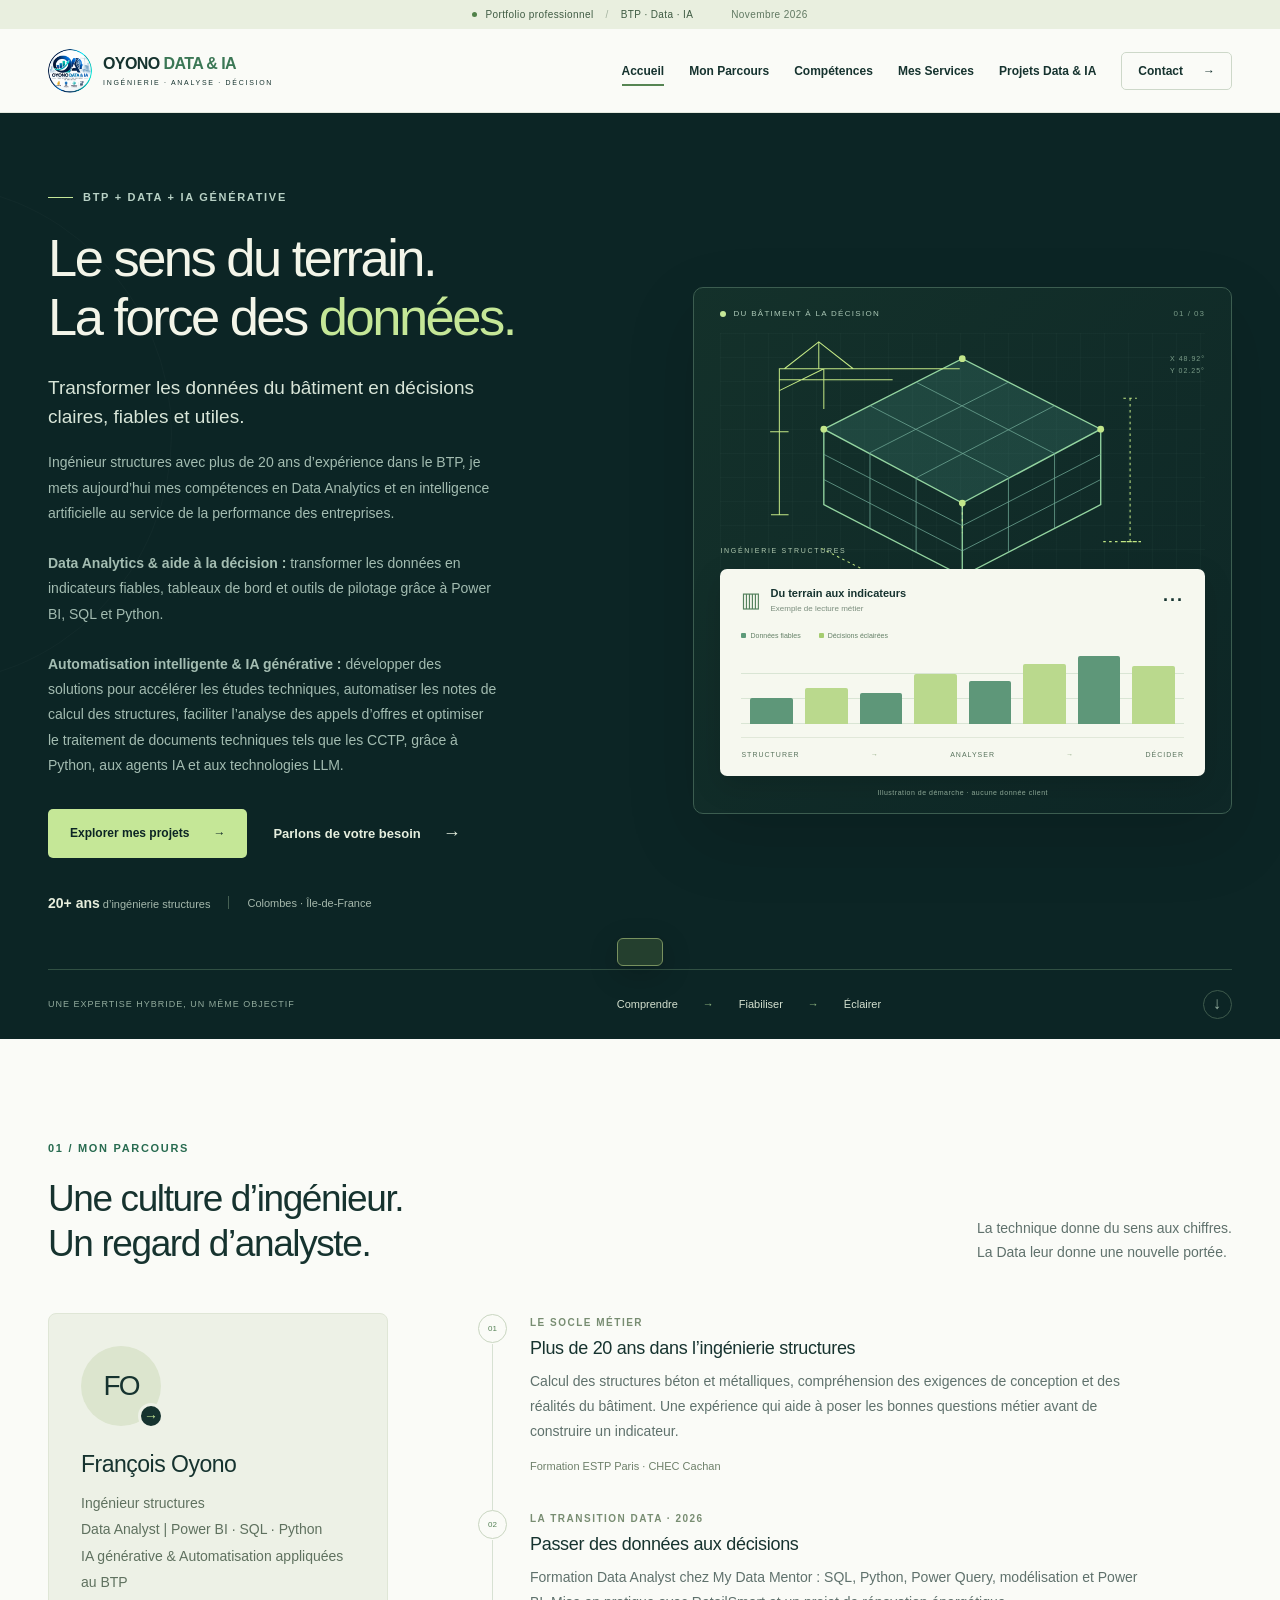
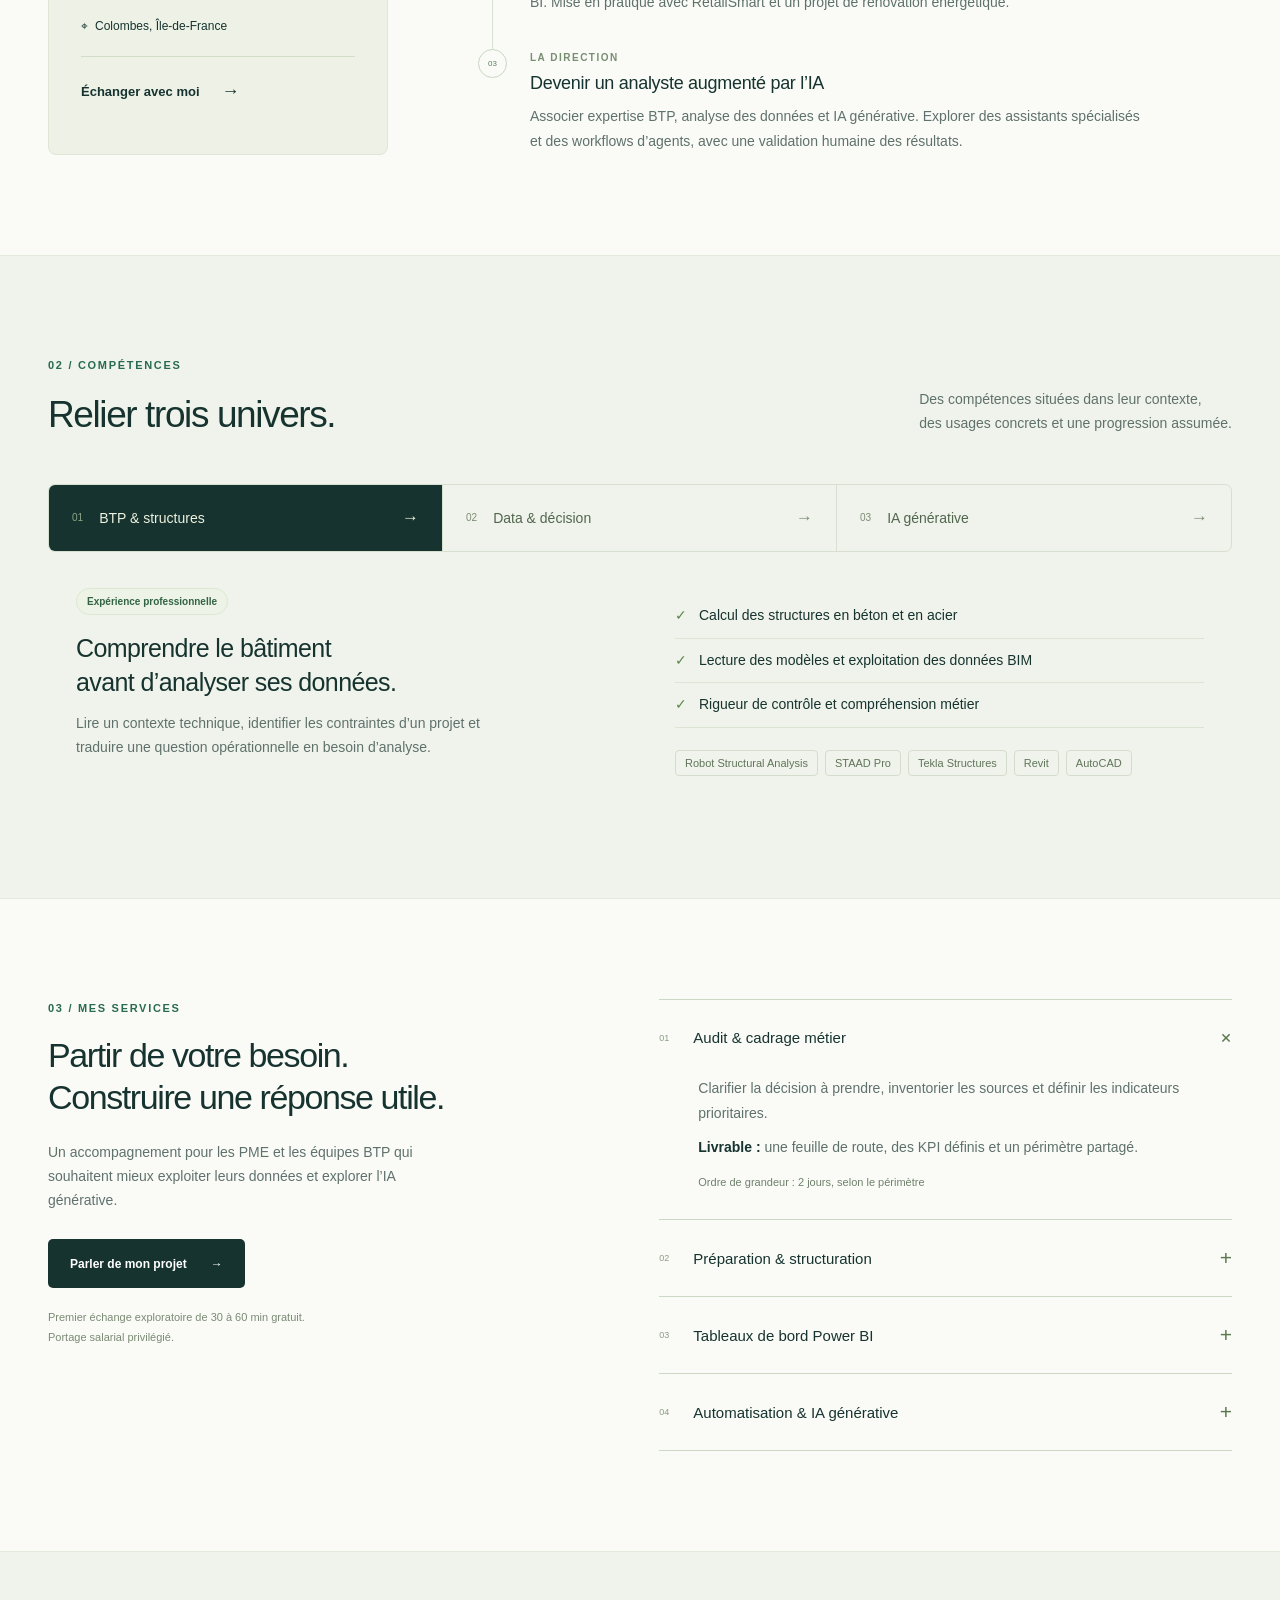
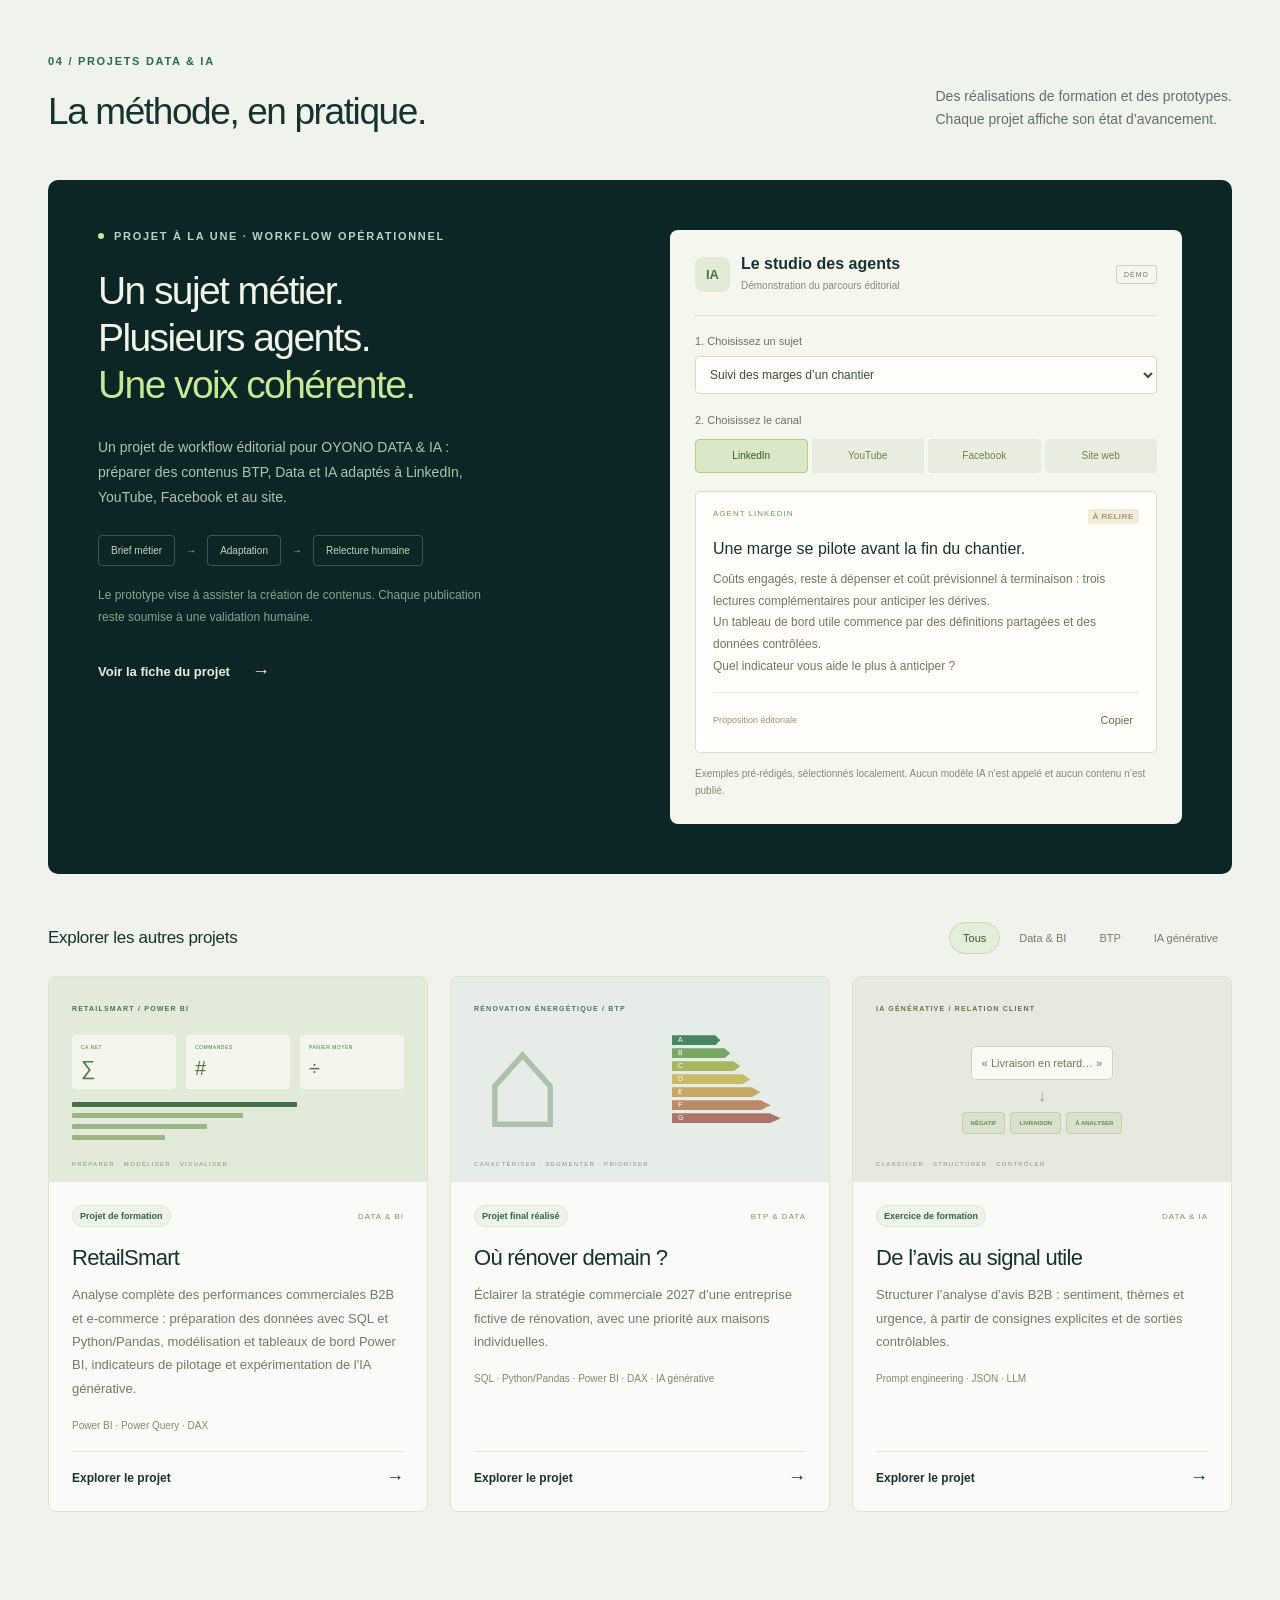
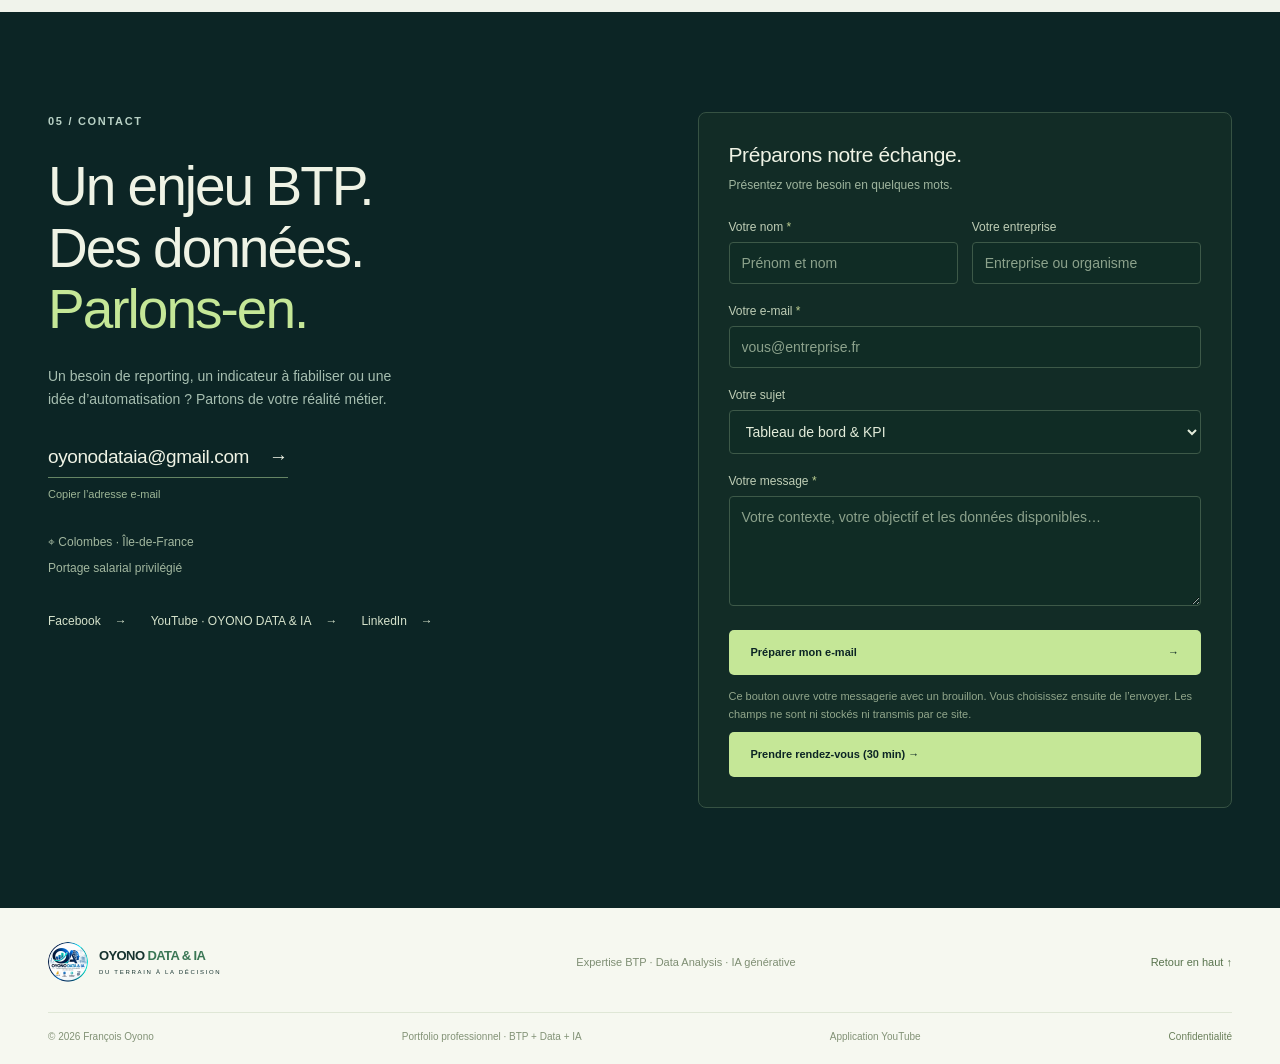
==== commit 6d65a1b5: "Actualisation profil Data Analyst et automatisation IA" ====
--- a/index.html
+++ b/index.html
@@ -60,7 +60,7 @@
   <section id="parcours" class="section container">
     <div class="section-heading"><div><p class="eyebrow dark">01 / MON PARCOURS</p><h2>Une culture d’ingénieur.<br>Un regard d’analyste.</h2></div><p>La technique donne du sens aux chiffres.<br>La Data leur donne une nouvelle portée.</p></div>
     <div class="journey-grid">
-      <div class="profile-card"><span class="profile-monogram">FO<span>→</span></span><h3>François Oyono</h3><p>Ingénieur structures<br>Data Analyst en reconversion<br>IA générative appliquée au BTP</p><div class="profile-location"><span aria-hidden="true">⌖</span> Colombes, Île-de-France</div><a class="text-link" href="#contact">Échanger avec moi <span>→</span></a></div>
+      <div class="profile-card"><span class="profile-monogram">FO<span>→</span></span><h3>François Oyono</h3><p>Ingénieur structures<br>Data Analyst | Power BI · SQL · Python<br>IA générative & Automatisation appliquées au BTP</p><div class="profile-location"><span aria-hidden="true">⌖</span> Colombes, Île-de-France</div><a class="text-link" href="#contact">Échanger avec moi <span>→</span></a></div>
       <div class="timeline">
         <article><span class="timeline-mark">01</span><div><p class="small-label">LE SOCLE MÉTIER</p><h3>Plus de 20 ans dans l’ingénierie structures</h3><p>Calcul des structures béton et métalliques, compréhension des exigences de conception et des réalités du bâtiment. Une expérience qui aide à poser les bonnes questions métier avant de construire un indicateur.</p><span class="subtle-tag">Formation ESTP Paris · CHEC Cachan</span></div></article>
         <article><span class="timeline-mark">02</span><div><p class="small-label">LA TRANSITION DATA · 2026</p><h3>Passer des données aux décisions</h3><p>Formation Data Analyst chez My Data Mentor : SQL, Python, Power Query, modélisation et Power BI. Mise en pratique avec RetailSmart et un projet de rénovation énergétique.</p></div></article>
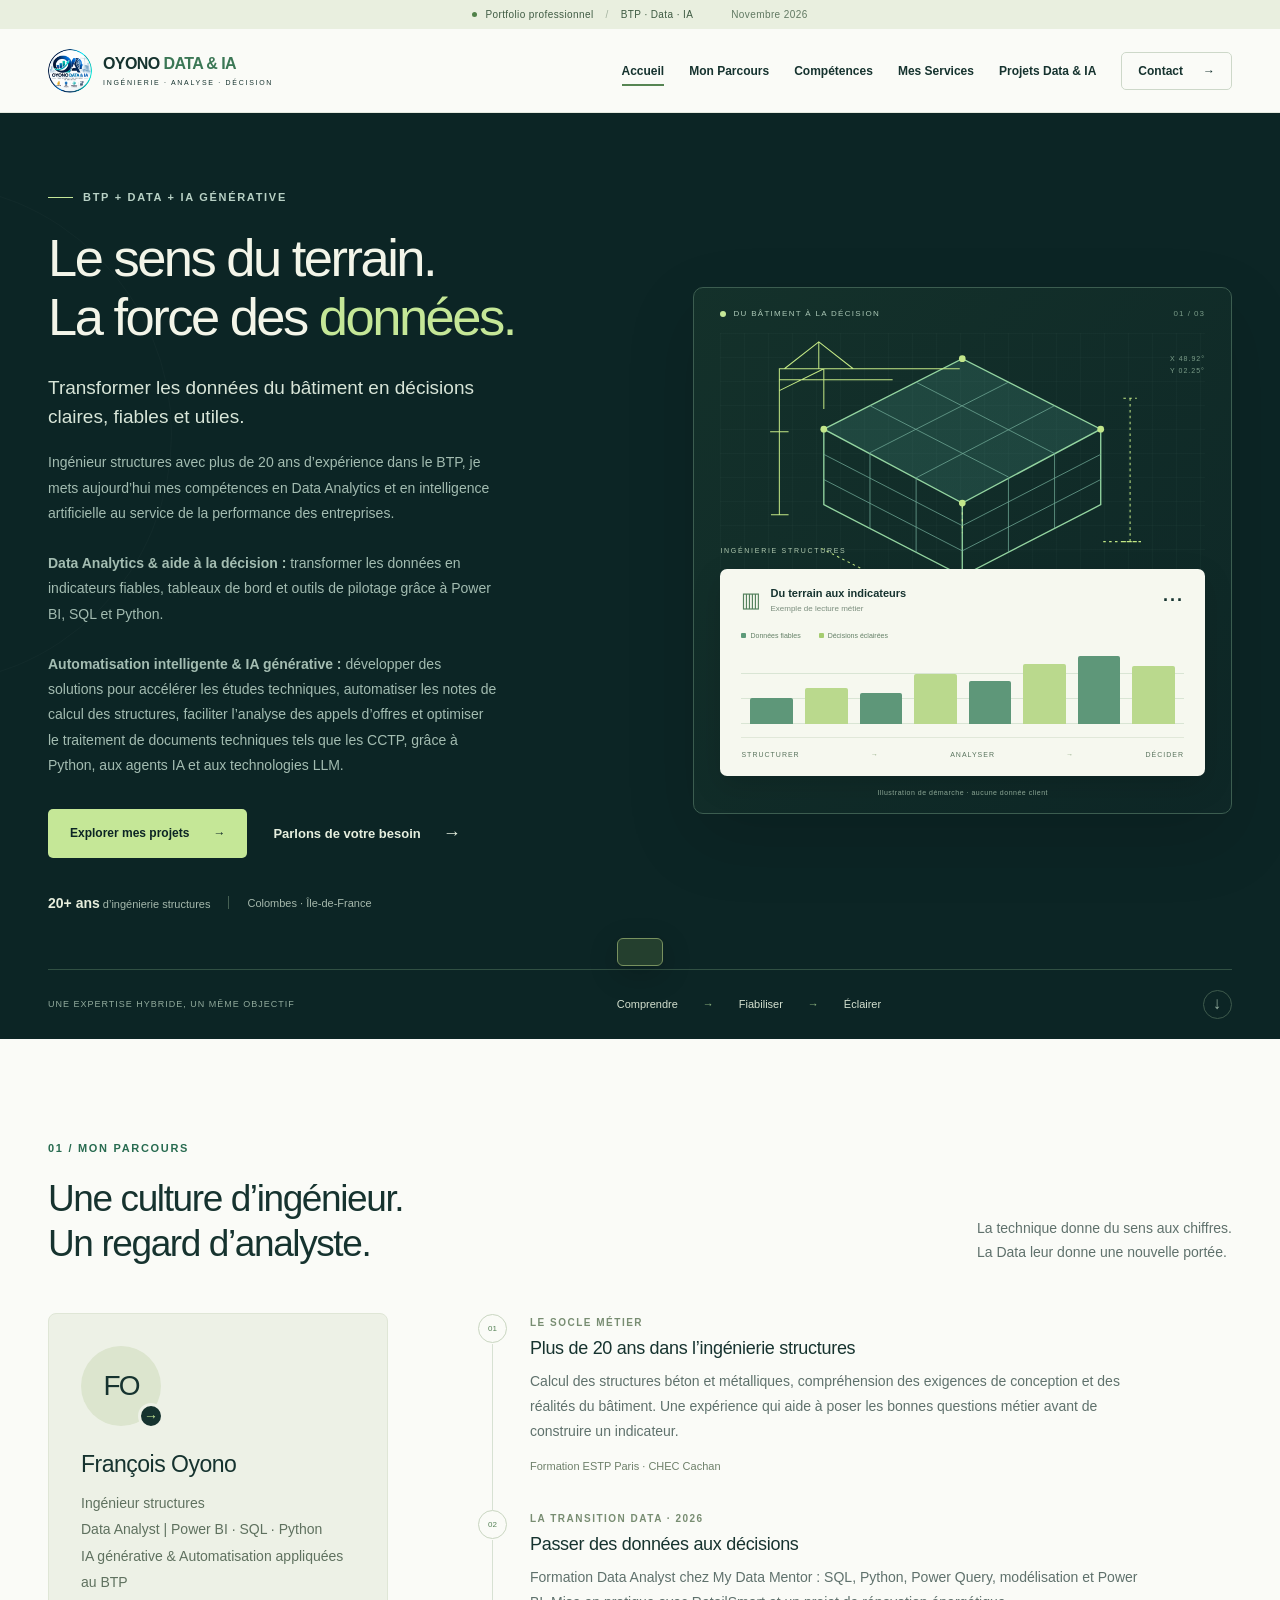
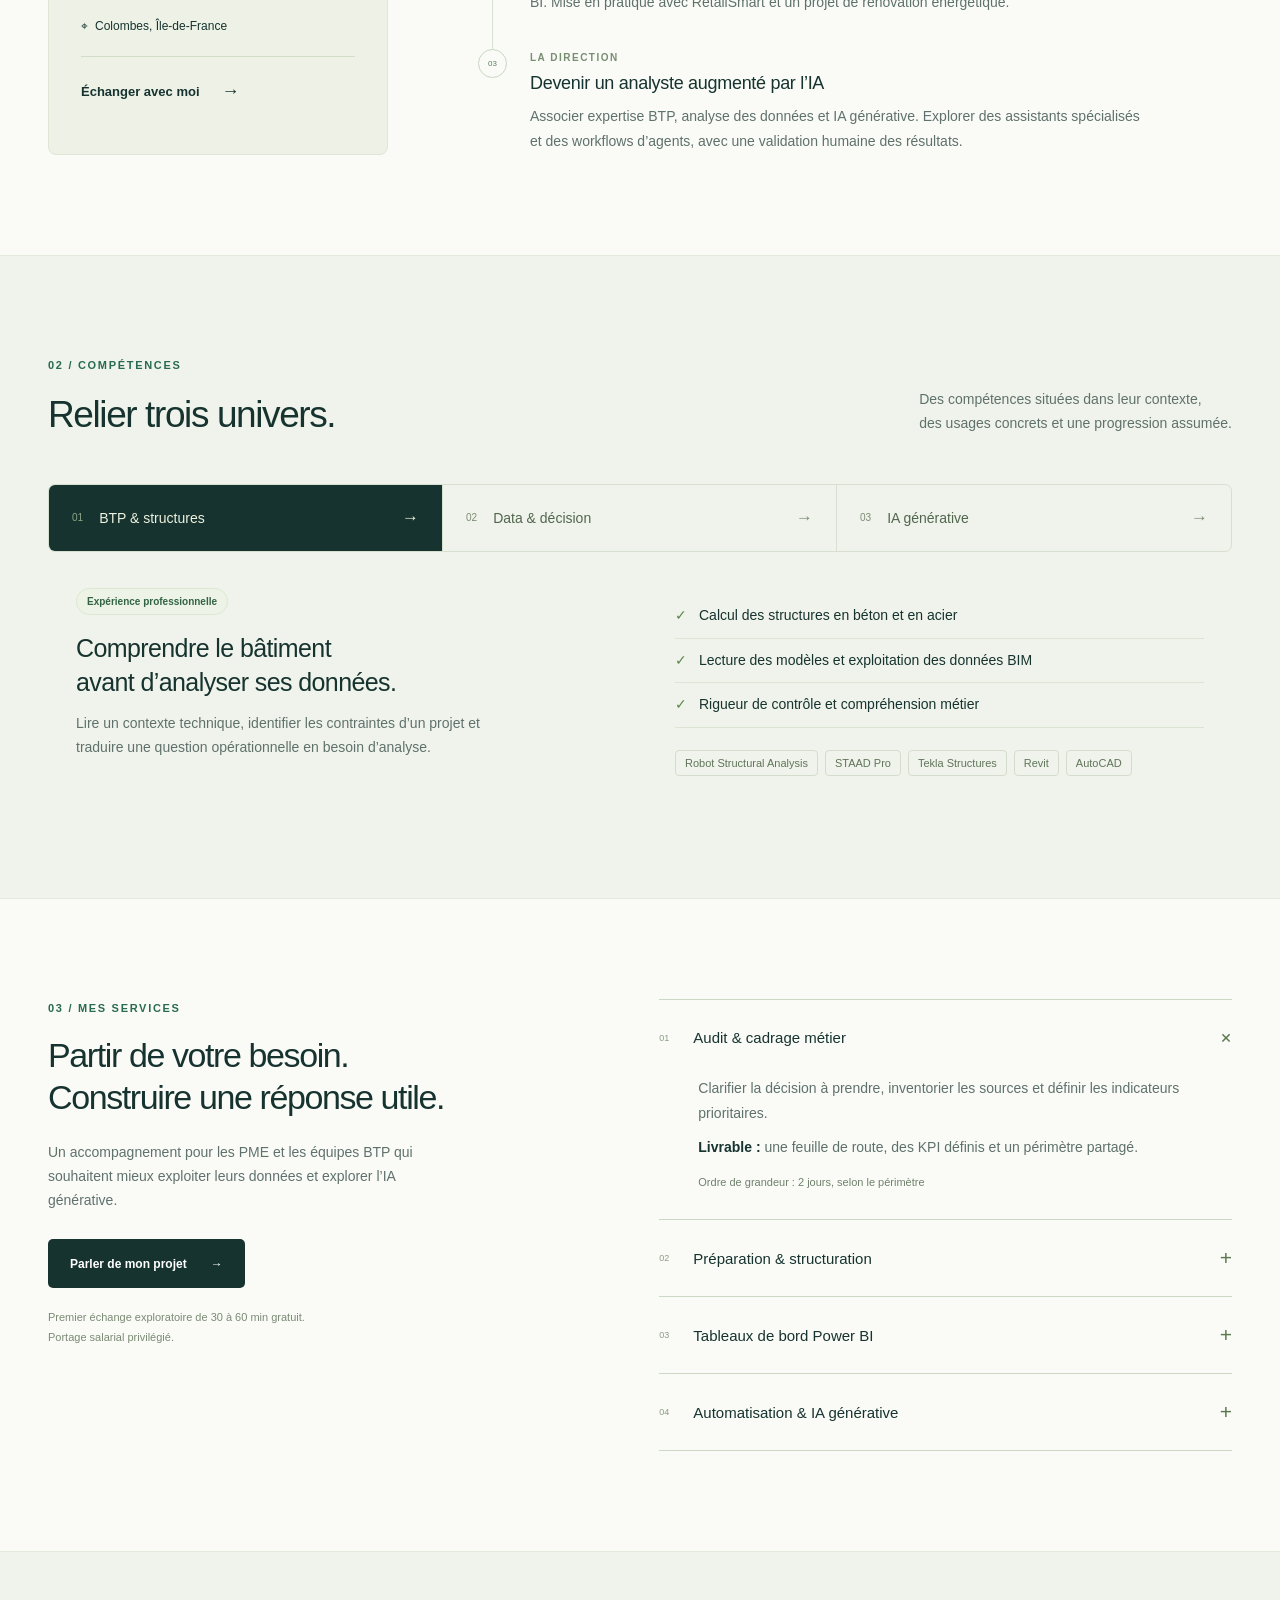
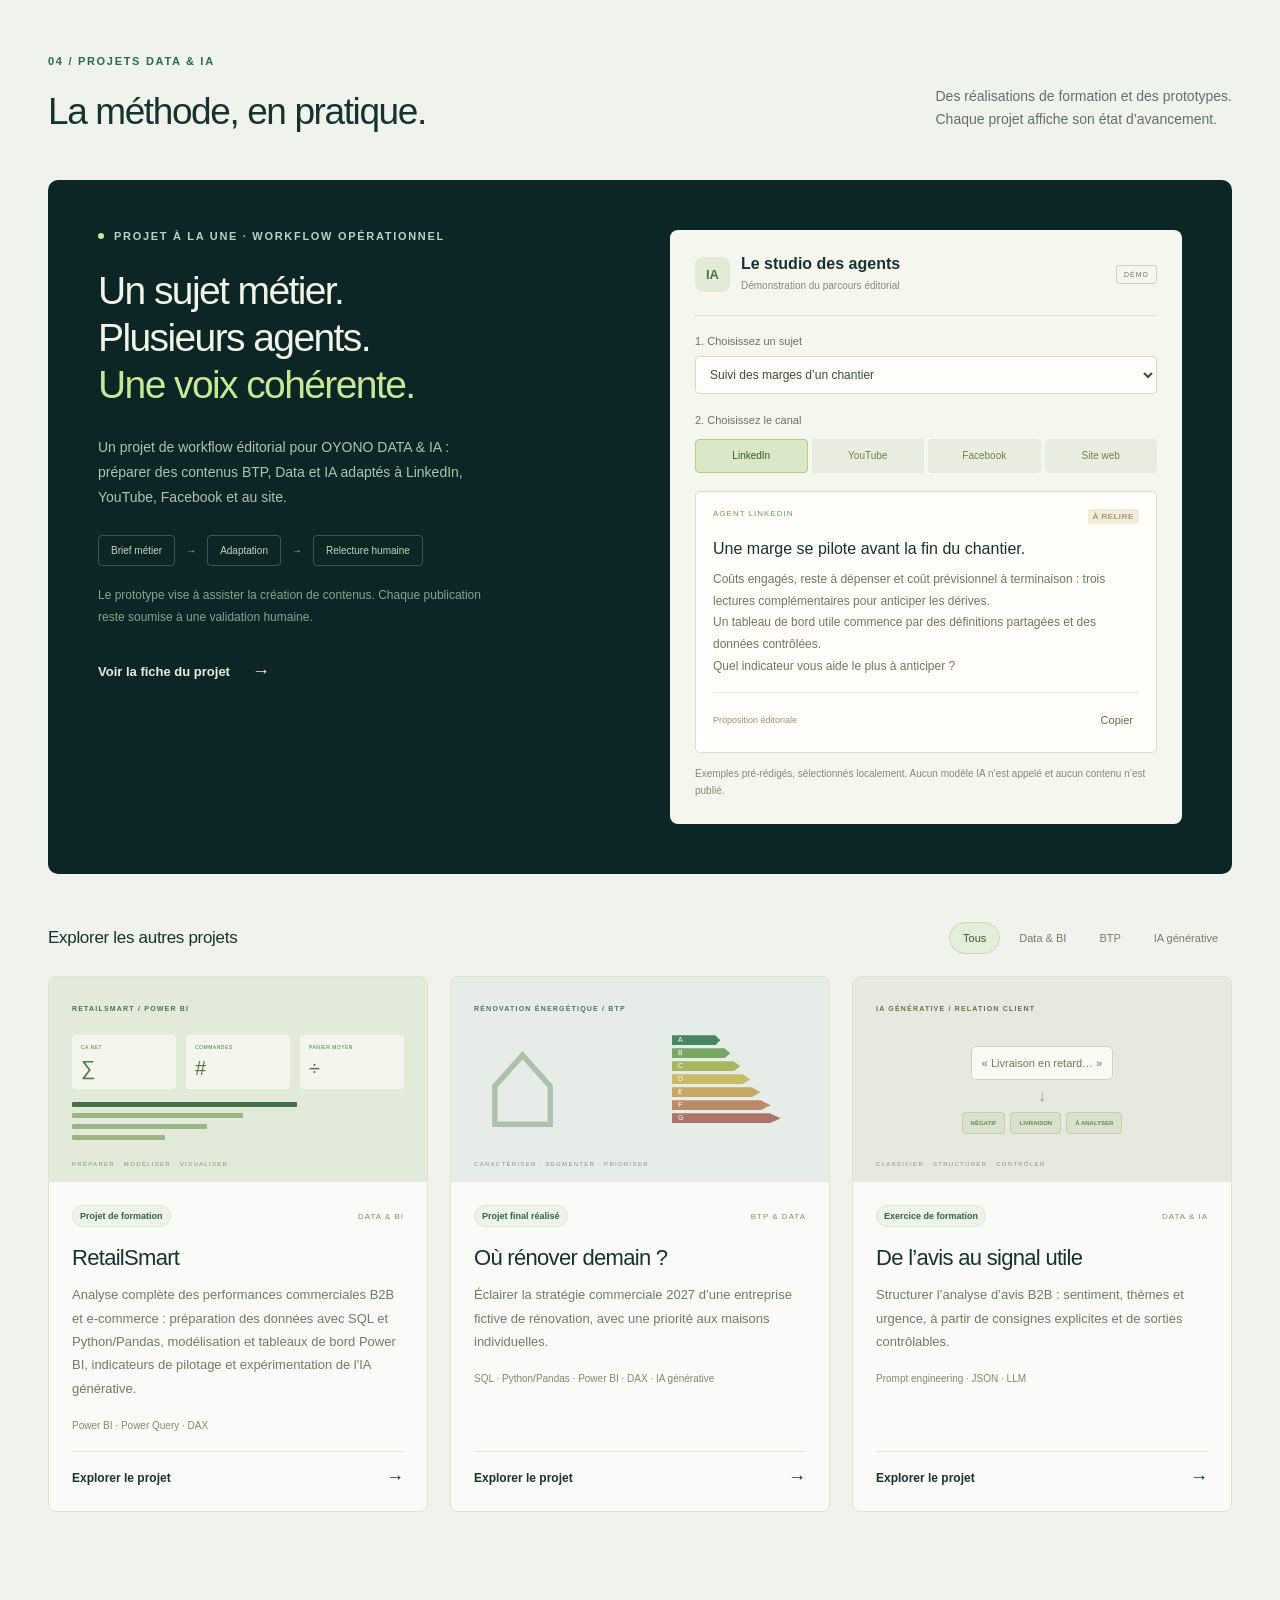
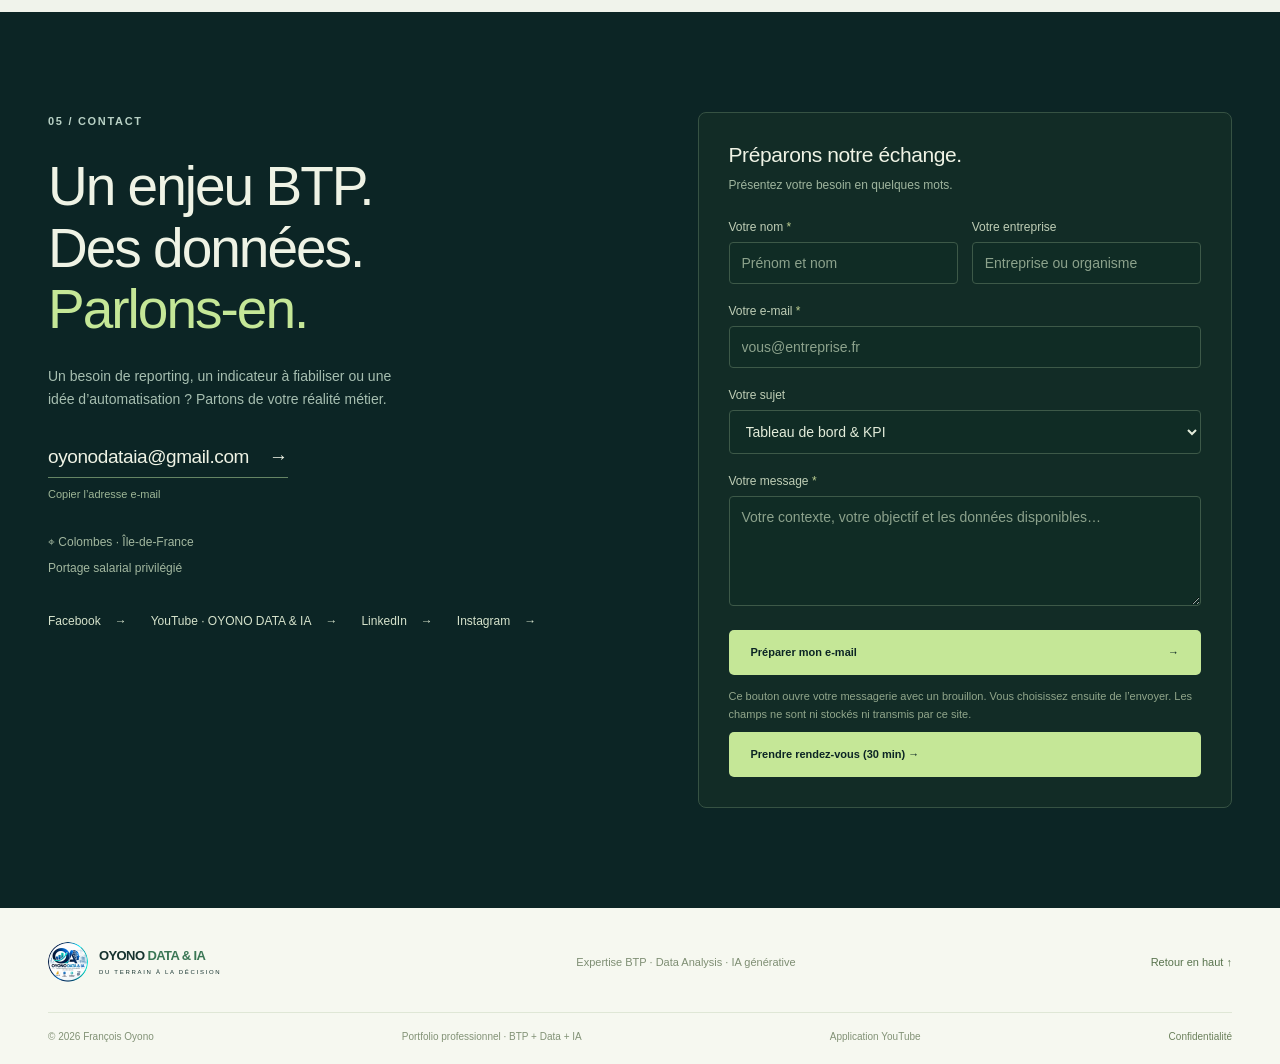
==== commit bb84d984: "Ajouter Instagram après LinkedIn dans les liens de contact" ====
--- a/index.html
+++ b/index.html
@@ -107,7 +107,7 @@
   </section>
 
   <section id="contact" class="section contact-section">
-    <div class="container contact-grid"><div><p class="eyebrow">05 / CONTACT</p><h2>Un enjeu BTP.<br>Des données.<br><em>Parlons-en.</em></h2><p class="contact-intro">Un besoin de reporting, un indicateur à fiabiliser ou une idée d’automatisation ? Partons de votre réalité métier.</p><a class="email-link" href="mailto:oyonodataia@gmail.com">oyonodataia@gmail.com <span aria-hidden="true">→</span></a><button id="copy-email" class="copy-email">Copier l’adresse e-mail <span aria-hidden="true"></span></button><div class="contact-facts"><span>⌖ Colombes · Île-de-France</span><span>Portage salarial privilégié</span></div><div class="social-links"><a href="https://www.facebook.com/profile.php?id=61594998582758" target="_blank" rel="noopener noreferrer">Facebook <span>→</span><span class="sr-only"> (nouvel onglet)</span></a><a href="https://www.youtube.com/@oyonodataia" target="_blank" rel="noopener noreferrer">YouTube · OYONO DATA &amp; IA <span>→</span><span class="sr-only"> (nouvel onglet)</span></a><a href="https://www.linkedin.com/in/oyono-oyono-francois-285346102/" target="_blank" rel="noopener noreferrer">LinkedIn <span>→</span><span class="sr-only"> (nouvel onglet)</span></a></div></div>
+    <div class="container contact-grid"><div><p class="eyebrow">05 / CONTACT</p><h2>Un enjeu BTP.<br>Des données.<br><em>Parlons-en.</em></h2><p class="contact-intro">Un besoin de reporting, un indicateur à fiabiliser ou une idée d’automatisation ? Partons de votre réalité métier.</p><a class="email-link" href="mailto:oyonodataia@gmail.com">oyonodataia@gmail.com <span aria-hidden="true">→</span></a><button id="copy-email" class="copy-email">Copier l’adresse e-mail <span aria-hidden="true"></span></button><div class="contact-facts"><span>⌖ Colombes · Île-de-France</span><span>Portage salarial privilégié</span></div><div class="social-links"><a href="https://www.facebook.com/profile.php?id=61594998582758" target="_blank" rel="noopener noreferrer">Facebook <span>→</span><span class="sr-only"> (nouvel onglet)</span></a><a href="https://www.youtube.com/@oyonodataia" target="_blank" rel="noopener noreferrer">YouTube · OYONO DATA &amp; IA <span>→</span><span class="sr-only"> (nouvel onglet)</span></a><a href="https://www.linkedin.com/in/oyono-oyono-francois-285346102/" target="_blank" rel="noopener noreferrer">LinkedIn <span>→</span><span class="sr-only"> (nouvel onglet)</span></a><a href="https://www.instagram.com/oyonodataia/" target="_blank" rel="noopener noreferrer">Instagram <span>→</span><span class="sr-only"> (nouvel onglet)</span></a></div></div>
     <form id="contact-form" class="contact-form"><h3>Préparons notre échange.</h3><p>Présentez votre besoin en quelques mots.</p><div class="form-row"><div><label for="contact-name">Votre nom <span>*</span></label><input id="contact-name" name="nom" autocomplete="name" required maxlength="100" placeholder="Prénom et nom"></div><div><label for="contact-company">Votre entreprise</label><input id="contact-company" name="entreprise" autocomplete="organization" maxlength="120" placeholder="Entreprise ou organisme"></div></div><label for="contact-email">Votre e-mail <span>*</span></label><input id="contact-email" name="email" type="email" autocomplete="email" required maxlength="180" placeholder="vous@entreprise.fr"><label for="contact-subject">Votre sujet</label><select id="contact-subject" name="sujet"><option>Tableau de bord & KPI</option><option>Préparation & qualité des données</option><option>Automatisation & IA générative</option><option>Collaboration BTP / Data</option><option>Retour sur le portfolio</option></select><label for="contact-message">Votre message <span>*</span></label><textarea id="contact-message" name="message" required minlength="10" maxlength="3000" rows="4" placeholder="Votre contexte, votre objectif et les données disponibles…"></textarea><button type="submit" class="button button-lime">Préparer mon e-mail <span aria-hidden="true">→</span></button><p class="form-note">Ce bouton ouvre votre messagerie avec un brouillon. Vous choisissez ensuite de l’envoyer. Les champs ne sont ni stockés ni transmis par ce site.</p><p id="form-status" role="status"></p><a id="email-fallback" hidden class="text-link light" href="mailto:oyonodataia@gmail.com">Ouvrir à nouveau le brouillon →</a><button type="button" id="copy-message" hidden class="text-link light">Copier mon message </button><a href="https://calendly.com/oyonodataia/30min"
    target="_blank"
    rel="noopener noreferrer"
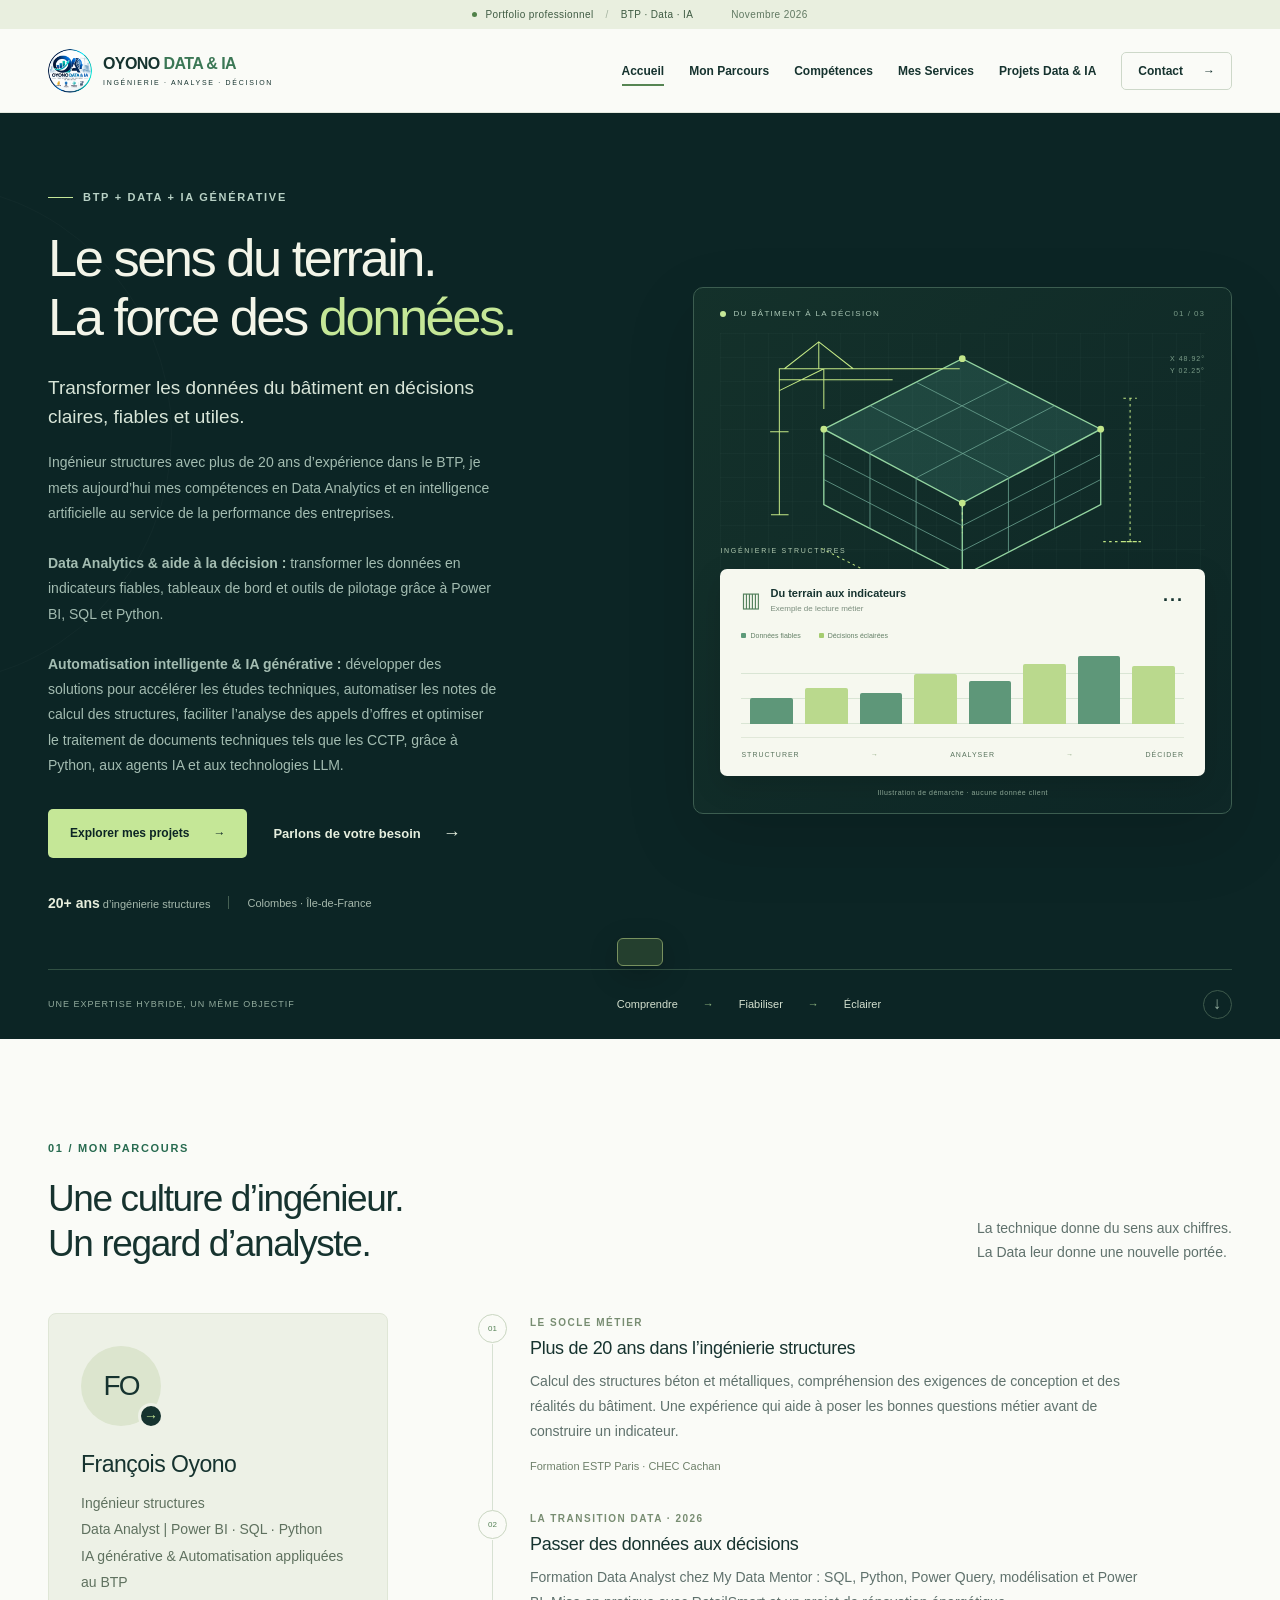
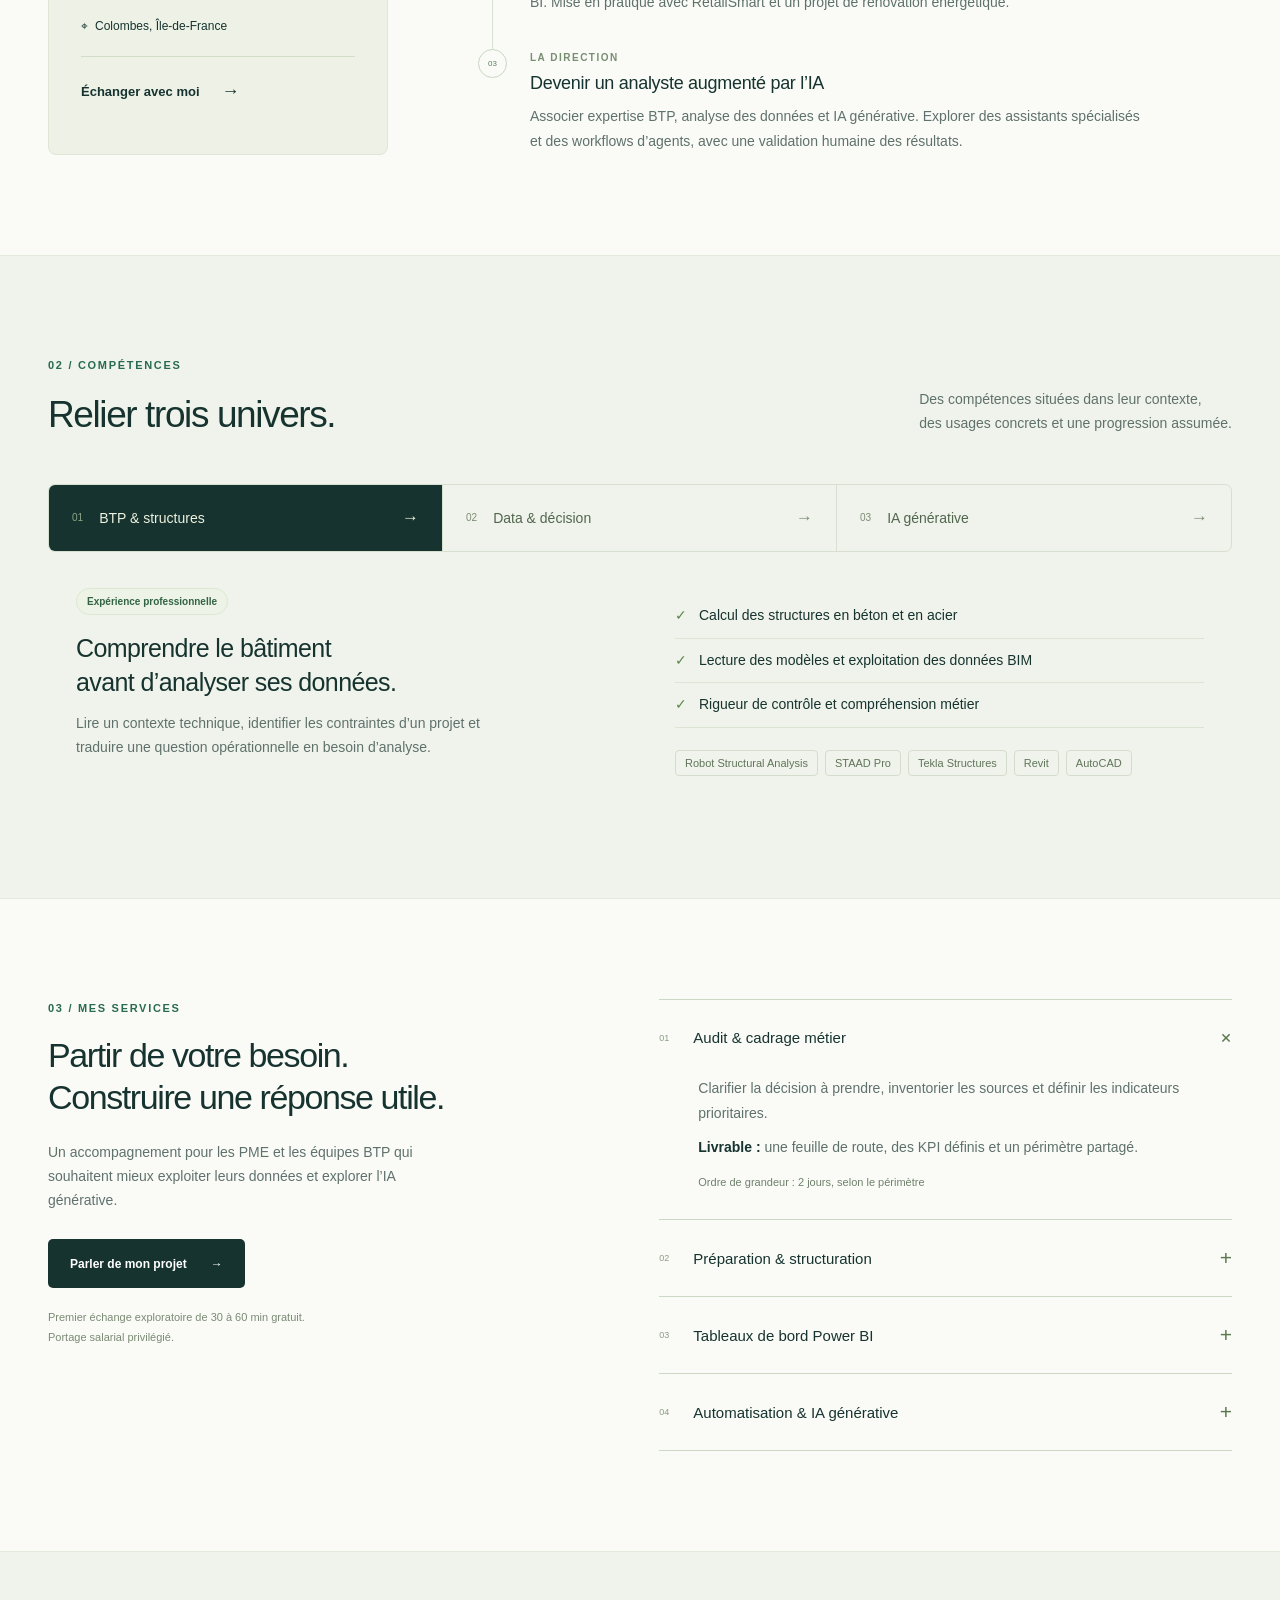
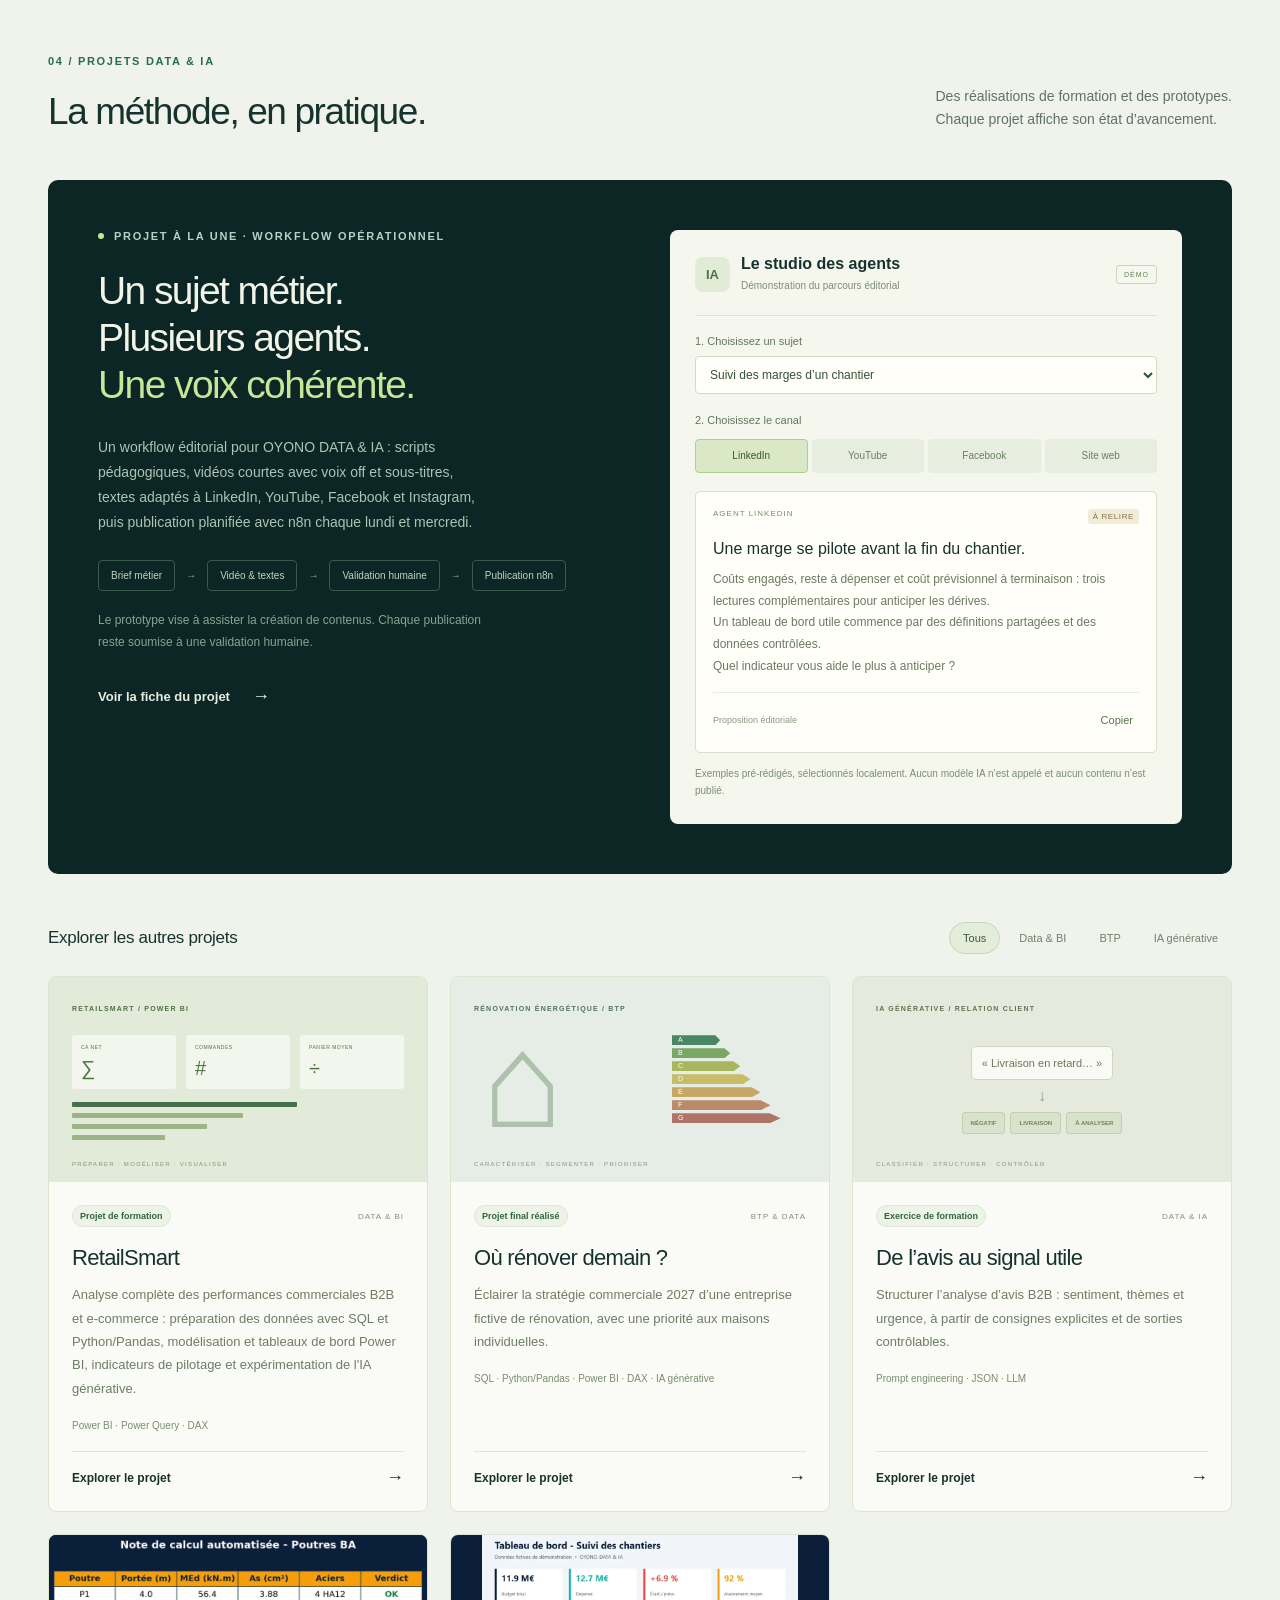
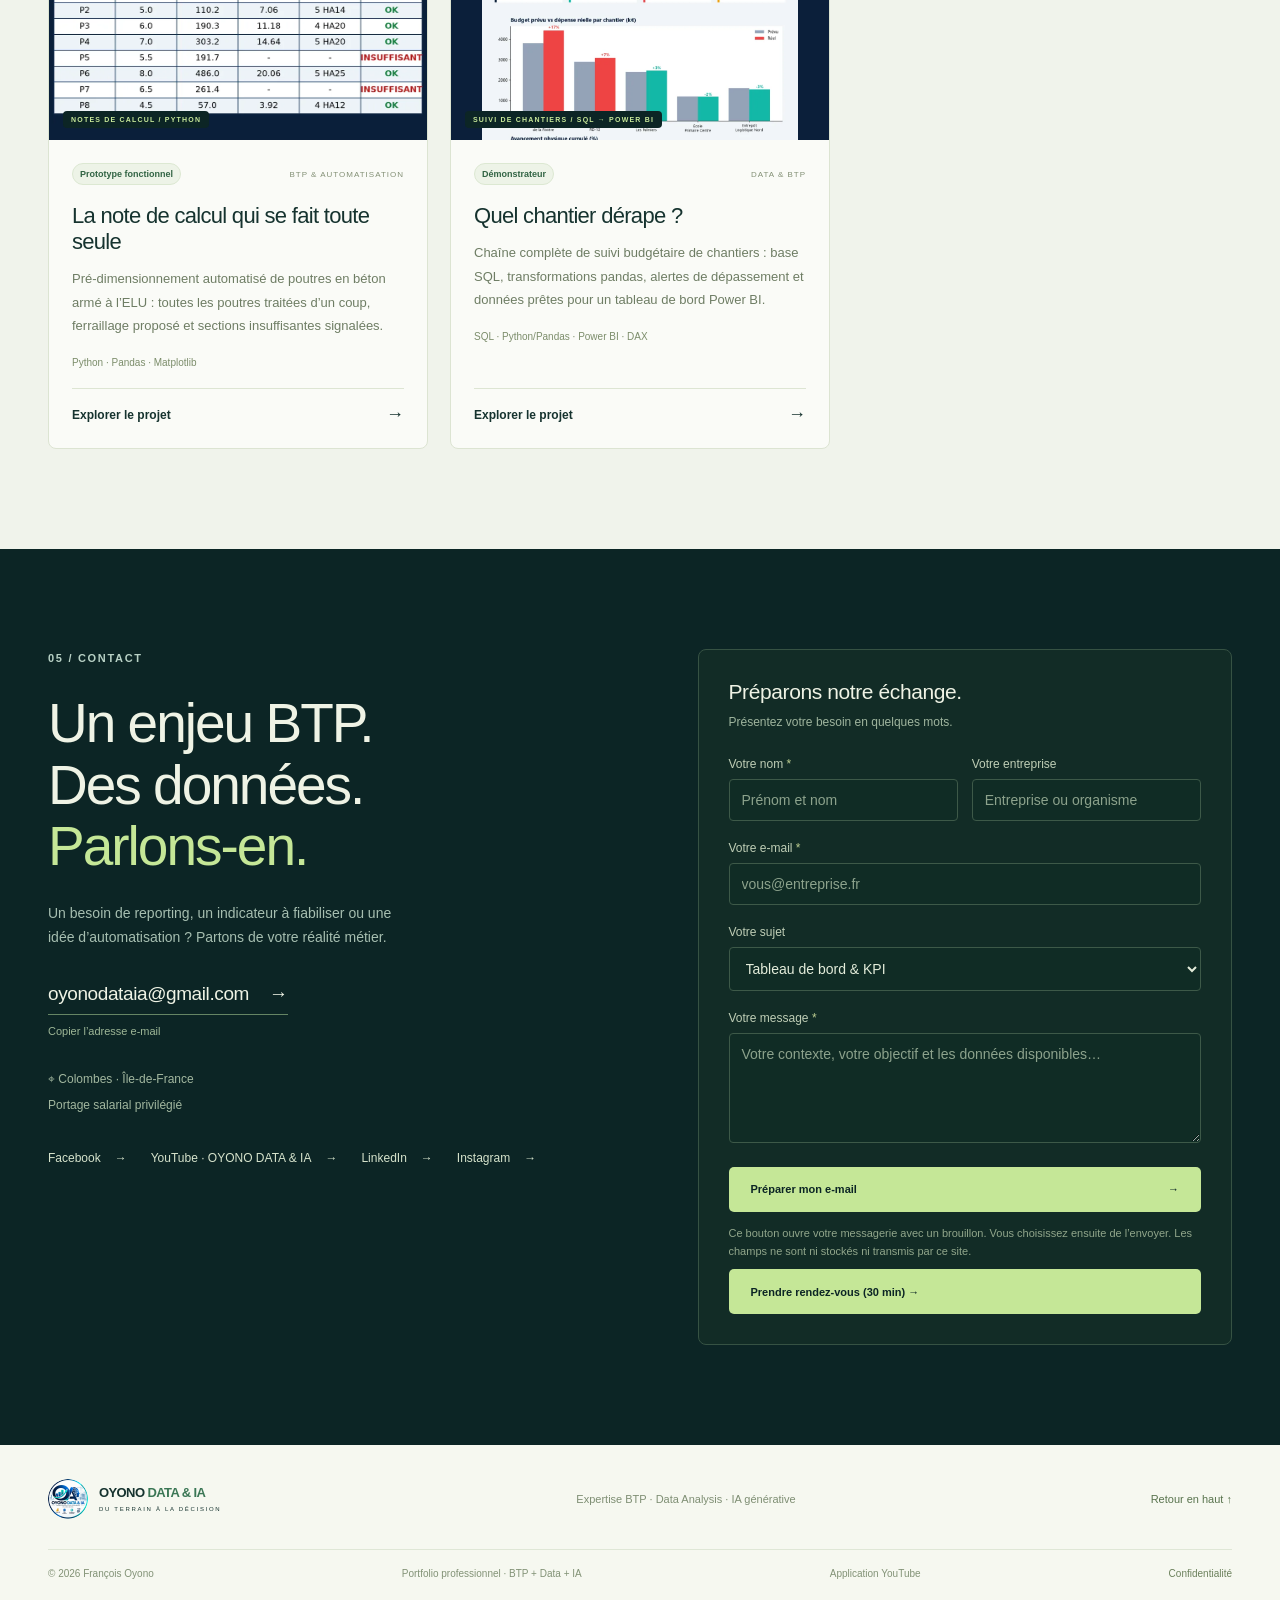
==== commit 2b8f080e: "Ajouter les projets note de calcul Python et suivi de chantiers - Nouvelles fiches : note de calcul " ====
--- a/index.html
+++ b/index.html
@@ -93,7 +93,7 @@
     <div class="container">
       <div class="section-heading"><div><p class="eyebrow dark">04 / PROJETS DATA & IA</p><h2>La méthode, en pratique.</h2></div><p>Des réalisations de formation et des prototypes.<br>Chaque projet affiche son état d’avancement.</p></div>
       <article id="agents" class="agents-feature">
-        <div class="agents-info"><div class="eyebrow"><span class="status-dot"></span> PROJET À LA UNE · WORKFLOW OPÉRATIONNEL</div><h3>Un sujet métier.<br>Plusieurs agents.<br><em>Une voix cohérente.</em></h3><p>Un projet de workflow éditorial pour OYONO DATA & IA : préparer des contenus BTP, Data et IA adaptés à LinkedIn, YouTube, Facebook et au site.</p><div class="agent-flow"><span>Brief métier</span><b>→</b><span>Adaptation</span><b>→</b><span>Relecture humaine</span></div><p class="agents-note">Le prototype vise à assister la création de contenus. Chaque publication reste soumise à une validation humaine.</p><button class="text-link light" data-project="agents">Voir la fiche du projet <span>→</span></button></div>
+        <div class="agents-info"><div class="eyebrow"><span class="status-dot"></span> PROJET À LA UNE · WORKFLOW OPÉRATIONNEL</div><h3>Un sujet métier.<br>Plusieurs agents.<br><em>Une voix cohérente.</em></h3><p>Un workflow éditorial pour OYONO DATA & IA : scripts pédagogiques, vidéos courtes avec voix off et sous-titres, textes adaptés à LinkedIn, YouTube, Facebook et Instagram, puis publication planifiée avec n8n chaque lundi et mercredi.</p><div class="agent-flow"><span>Brief métier</span><b>→</b><span>Vidéo & textes</span><b>→</b><span>Validation humaine</span><b>→</b><span>Publication n8n</span></div><p class="agents-note">Le prototype vise à assister la création de contenus. Chaque publication reste soumise à une validation humaine.</p><button class="text-link light" data-project="agents">Voir la fiche du projet <span>→</span></button></div>
         <div class="agent-demo"><div class="demo-head"><span class="demo-icon">IA</span><div><h4>Le studio des agents</h4><p>Démonstration du parcours éditorial</p></div><span class="demo-badge">DÉMO</span></div><label for="demo-topic">1. Choisissez un sujet</label><select id="demo-topic"><option value="finance">Suivi des marges d’un chantier</option><option value="energie">Rénovation énergétique</option><option value="qualite">Fiabilité des données BTP</option></select><p class="demo-label">2. Choisissez le canal</p><div class="channel-tabs" role="group" aria-label="Canal de la démonstration"><button data-channel="linkedin" aria-pressed="true">LinkedIn</button><button data-channel="youtube" aria-pressed="false">YouTube</button><button data-channel="facebook" aria-pressed="false">Facebook</button><button data-channel="site" aria-pressed="false">Site web</button></div><div class="draft-output" aria-live="polite"><div class="draft-meta"><span id="draft-channel">AGENT LINKEDIN</span><span>À RELIRE</span></div><h5 id="draft-title"></h5><p id="draft-text"></p><div class="draft-footer"><span>Proposition éditoriale</span><button id="copy-draft" aria-label="Copier la proposition éditoriale">Copier <span aria-hidden="true"></span></button></div></div><p class="demo-disclaimer">Exemples pré-rédigés, sélectionnés localement. Aucun modèle IA n’est appelé et aucun contenu n’est publié.</p></div>
       </article>
       <div class="project-toolbar"><h3>Explorer les autres projets</h3><div class="project-filters" role="group" aria-label="Filtrer les projets"><button class="selected" data-filter="all" aria-pressed="true">Tous</button><button data-filter="data" aria-pressed="false">Data & BI</button><button data-filter="btp" aria-pressed="false">BTP</button><button data-filter="ia" aria-pressed="false">IA générative</button></div></div>
@@ -101,8 +101,10 @@
         <article class="project-card" data-category="data"><div class="project-art retail-art" aria-hidden="true"><span class="art-label">RETAILSMART / POWER BI</span><div class="retail-metrics"><span>CA NET<b>∑</b></span><span>COMMANDES<b>#</b></span><span>PANIER MOYEN<b>÷</b></span></div><div class="retail-bars"><i style="--w:87%"></i><i style="--w:66%"></i><i style="--w:52%"></i><i style="--w:36%"></i></div><span class="art-foot">PRÉPARER · MODÉLISER · VISUALISER</span></div><div class="project-body"><div class="project-state"><span class="pill">Projet de formation</span><span>DATA & BI</span></div><h3>RetailSmart</h3><p>Analyse complète des performances commerciales B2B et e-commerce : préparation des données avec SQL et Python/Pandas, modélisation et tableaux de bord Power BI, indicateurs de pilotage et expérimentation de l'IA générative.</p><div class="project-tools">Power BI · Power Query · DAX</div><button class="text-link" data-project="retail">Explorer le projet <span>→</span></button></div></article>
         <article class="project-card" data-category="btp data"><div class="project-art energy-art" aria-hidden="true"><span class="art-label">RÉNOVATION ÉNERGÉTIQUE / BTP</span><div class="energy-house">⌂</div><div class="energy-bars"><i>A</i><i>B</i><i>C</i><i>D</i><i>E</i><i>F</i><i>G</i></div><span class="art-foot">CARACTÉRISER · SEGMENTER · PRIORISER</span></div><div class="project-body"><div class="project-state"><span class="pill">Projet final réalisé</span><span>BTP & DATA</span></div><h3>Où rénover demain ?</h3><p>Éclairer la stratégie commerciale 2027 d’une entreprise fictive de rénovation, avec une priorité aux maisons individuelles.</p><div class="project-tools">SQL · Python/Pandas · Power BI · DAX · IA générative</div><button class="text-link" data-project="energie">Explorer le projet <span>→</span></button></div></article>
         <article class="project-card" data-category="ia data"><div class="project-art review-art" aria-hidden="true"><span class="art-label">IA GÉNÉRATIVE / RELATION CLIENT</span><div class="review-lines"><span>« Livraison en retard… »</span><i>↓</i><div><b>NÉGATIF</b><b>LIVRAISON</b><b>À ANALYSER</b></div></div><span class="art-foot">CLASSIFIER · STRUCTURER · CONTRÔLER</span></div><div class="project-body"><div class="project-state"><span class="pill">Exercice de formation</span><span>DATA & IA</span></div><h3>De l’avis au signal utile</h3><p>Structurer l’analyse d’avis B2B : sentiment, thèmes et urgence, à partir de consignes explicites et de sorties contrôlables.</p><div class="project-tools">Prompt engineering · JSON · LLM</div><button class="text-link" data-project="avis">Explorer le projet <span>→</span></button></div></article>
+        <article class="project-card" data-category="btp"><div class="project-art shot-art" aria-hidden="true"><img src="assets/projet-note-calcul.webp" alt="" loading="lazy" width="900" height="634"><span class="art-label">NOTES DE CALCUL / PYTHON</span></div><div class="project-body"><div class="project-state"><span class="pill">Prototype fonctionnel</span><span>BTP & AUTOMATISATION</span></div><h3>La note de calcul qui se fait toute seule</h3><p>Pré-dimensionnement automatisé de poutres en béton armé à l’ELU : toutes les poutres traitées d’un coup, ferraillage proposé et sections insuffisantes signalées.</p><div class="project-tools">Python · Pandas · Matplotlib</div><button class="text-link" data-project="notecalcul">Explorer le projet <span>→</span></button></div></article>
+        <article class="project-card" data-category="data btp"><div class="project-art shot-art" aria-hidden="true"><img src="assets/projet-suivi-chantiers.webp" alt="" loading="lazy" width="900" height="583"><span class="art-label">SUIVI DE CHANTIERS / SQL → POWER BI</span></div><div class="project-body"><div class="project-state"><span class="pill">Démonstrateur</span><span>DATA & BTP</span></div><h3>Quel chantier dérape ?</h3><p>Chaîne complète de suivi budgétaire de chantiers : base SQL, transformations pandas, alertes de dépassement et données prêtes pour un tableau de bord Power BI.</p><div class="project-tools">SQL · Python/Pandas · Power BI · DAX</div><button class="text-link" data-project="chantiers">Explorer le projet <span>→</span></button></div></article>
       </div>
-      <p id="filter-status" class="sr-only" aria-live="polite">3 projets affichés</p>
+      <p id="filter-status" class="sr-only" aria-live="polite">5 projets affichés</p>
     </div>
   </section>
 
--- a/style.css
+++ b/style.css
@@ -18,3 +18,8 @@
 @media(max-width:1150px){.site-header nav{font-size:11px;gap:16px}.project-state{flex-wrap:wrap;gap:8px}.agents-feature{gap:30px}}
 @media(max-width:900px){.site-header nav{font-size:14px}.hero-description{font-size:13px}.hero-meta{font-size:10px}.section-heading>p{font-size:13px}.services-grid{gap:35px}.service-accordions summary{font-size:14px}.agents-feature{grid-template-columns:1fr 1fr;padding:27px;gap:25px}.agents-info>p{font-size:13px}.agents-info .eyebrow{font-size:9px}.agent-flow{font-size:9px}.agent-demo{padding:16px}.demo-head h4{font-size:14px}.demo-head p{font-size:9px}.draft-output h5{font-size:14px}.draft-output>p{font-size:11px}.channel-tabs button{font-size:9px}.project-body p{font-size:12px}.project-filters button{font-size:10px}.contact-grid{gap:35px}.footer-top>p{font-size:10px}}
 @media(max-width:650px){.hero-description{font-size:14px}.hero-meta{font-size:10px;flex-wrap:wrap;gap:10px}.hero-meta b{font-size:12px}.section-heading>p{font-size:14px}.timeline article div>p:not(.small-label){font-size:14px}.profile-card>p{font-size:13px}.small-label{font-size:9px}.skill-tabs button span{font-size:11px}.skill-panel p,.check-list li{font-size:14px}.services-intro>p:not(.eyebrow):not(.service-note){font-size:14px}.service-note{font-size:11px}.accordion-content p{font-size:14px}.agents-feature{grid-template-columns:1fr;padding:26px 20px;gap:28px}.agents-info>p{font-size:14px}.agents-info .agents-note{font-size:12px}.agents-info .eyebrow{font-size:8px}.agents-info .text-link{font-size:13px}.agent-demo{padding:18px}.demo-head h4{font-size:15px}.demo-head p{font-size:10px}.agent-demo select{font-size:16px}.channel-tabs button{font-size:10px;min-height:40px}.draft-output h5{font-size:16px}.draft-output>p{font-size:13px}.draft-footer{font-size:10px}.demo-disclaimer{font-size:10px}.project-body p{font-size:14px}.project-body .text-link{font-size:13px}.project-tools{font-size:11px}.project-state .pill{font-size:10px}.project-state>span:last-child{font-size:8px}.project-filters button{font-size:11px}.contact-form input,.contact-form textarea,.contact-form select{font-size:16px}.contact-form .form-note{font-size:11px}.contact-facts,.social-links{font-size:12px}.footer-bottom,.footer-bottom button{font-size:9px}.dialog-facts p,.dialog-facts li,#dialog-content>p{font-size:14px}}
+
+/* Fiches projets illustrées par une capture */
+.shot-art{padding:0!important;background:#0b1f3a}
+.shot-art img{width:100%;height:100%;object-fit:contain;object-position:center top;display:block}
+.shot-art .art-label{position:absolute;left:14px;bottom:12px;background:#0c2525;color:#c8e89a;padding:5px 8px;border-radius:4px}
